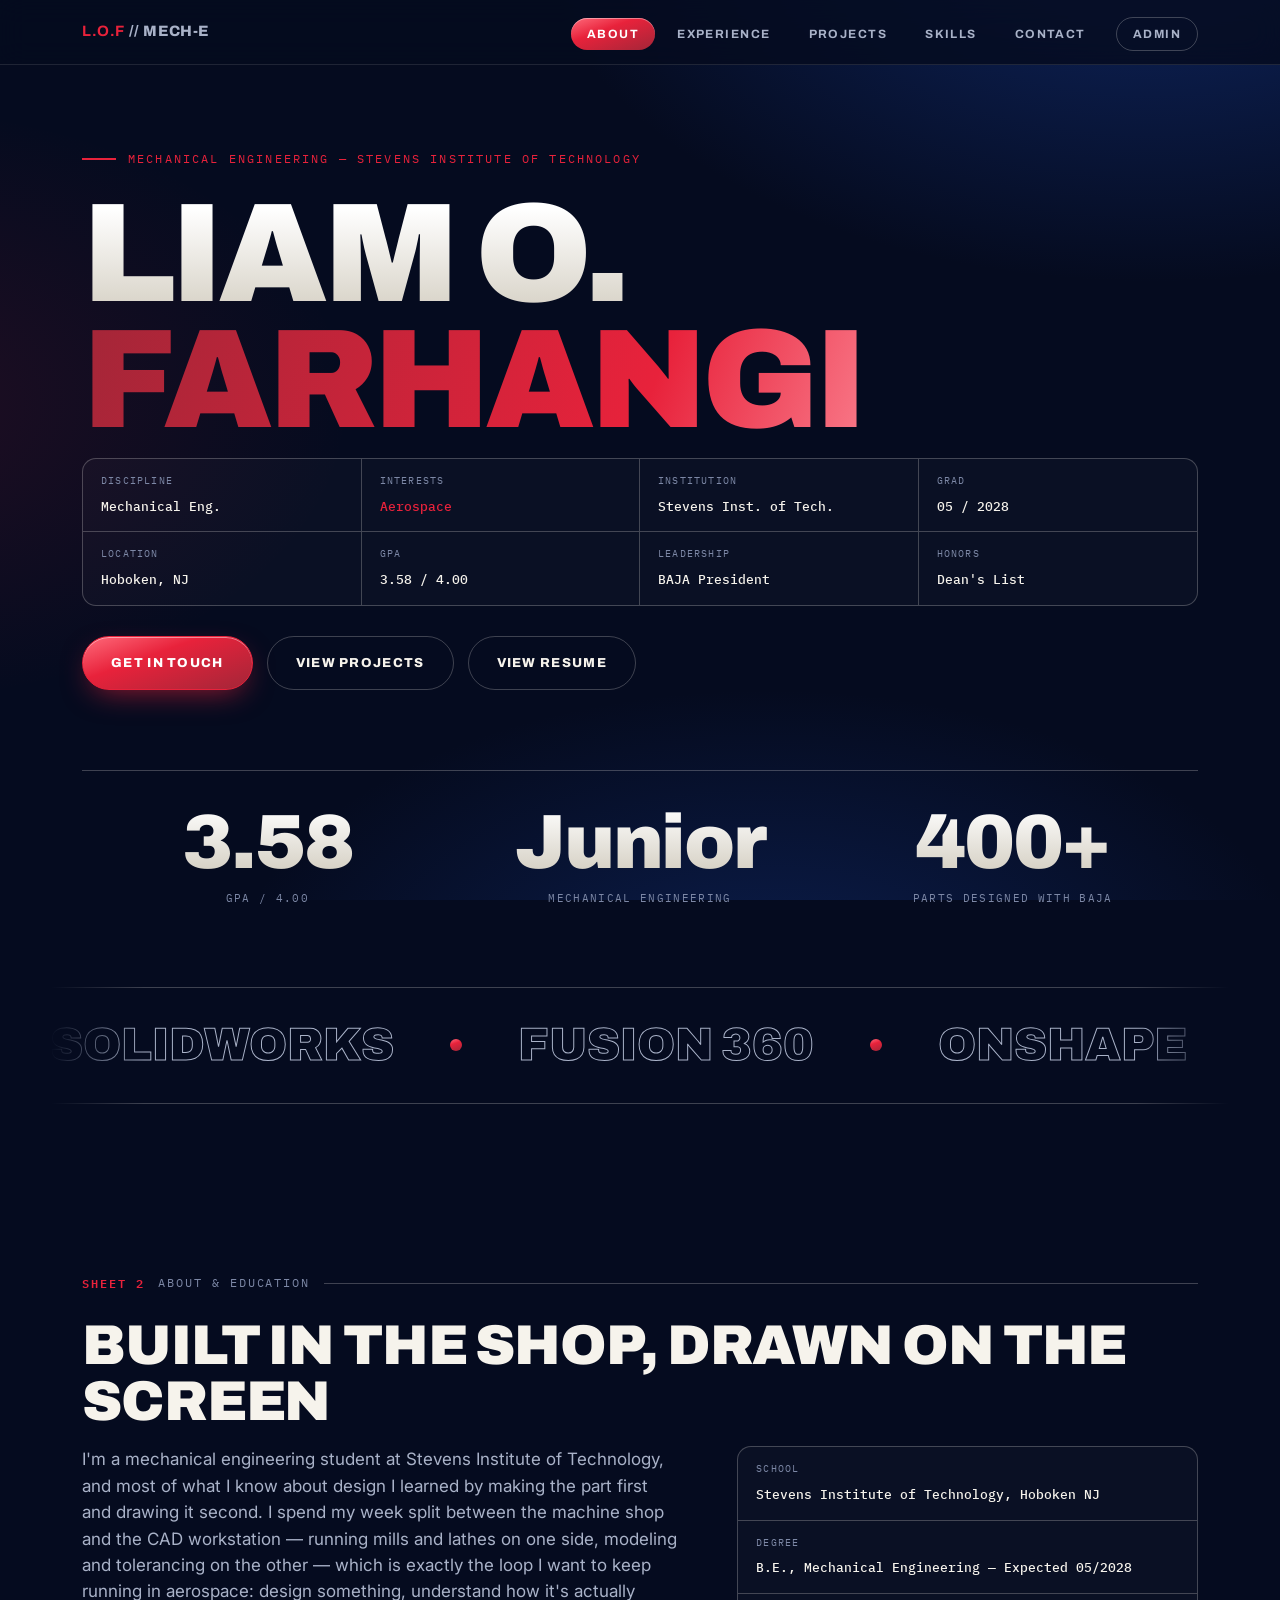
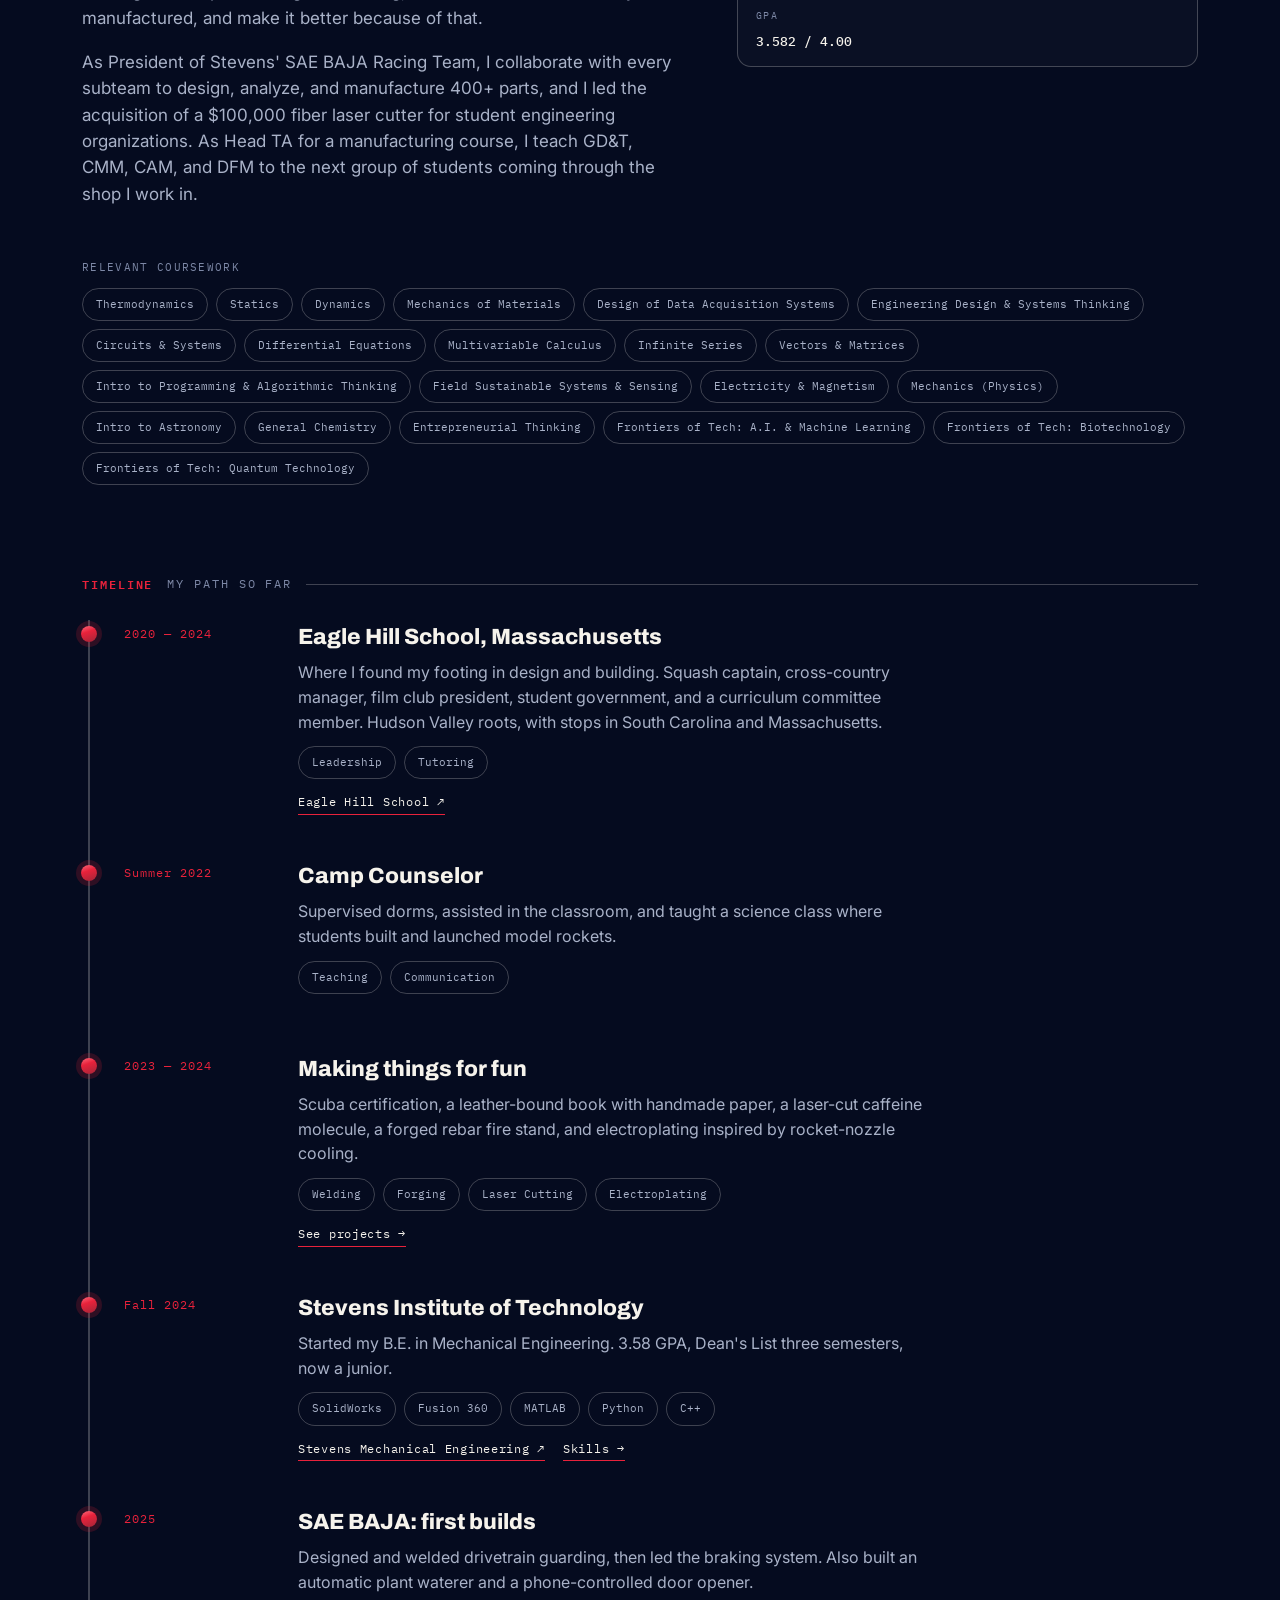
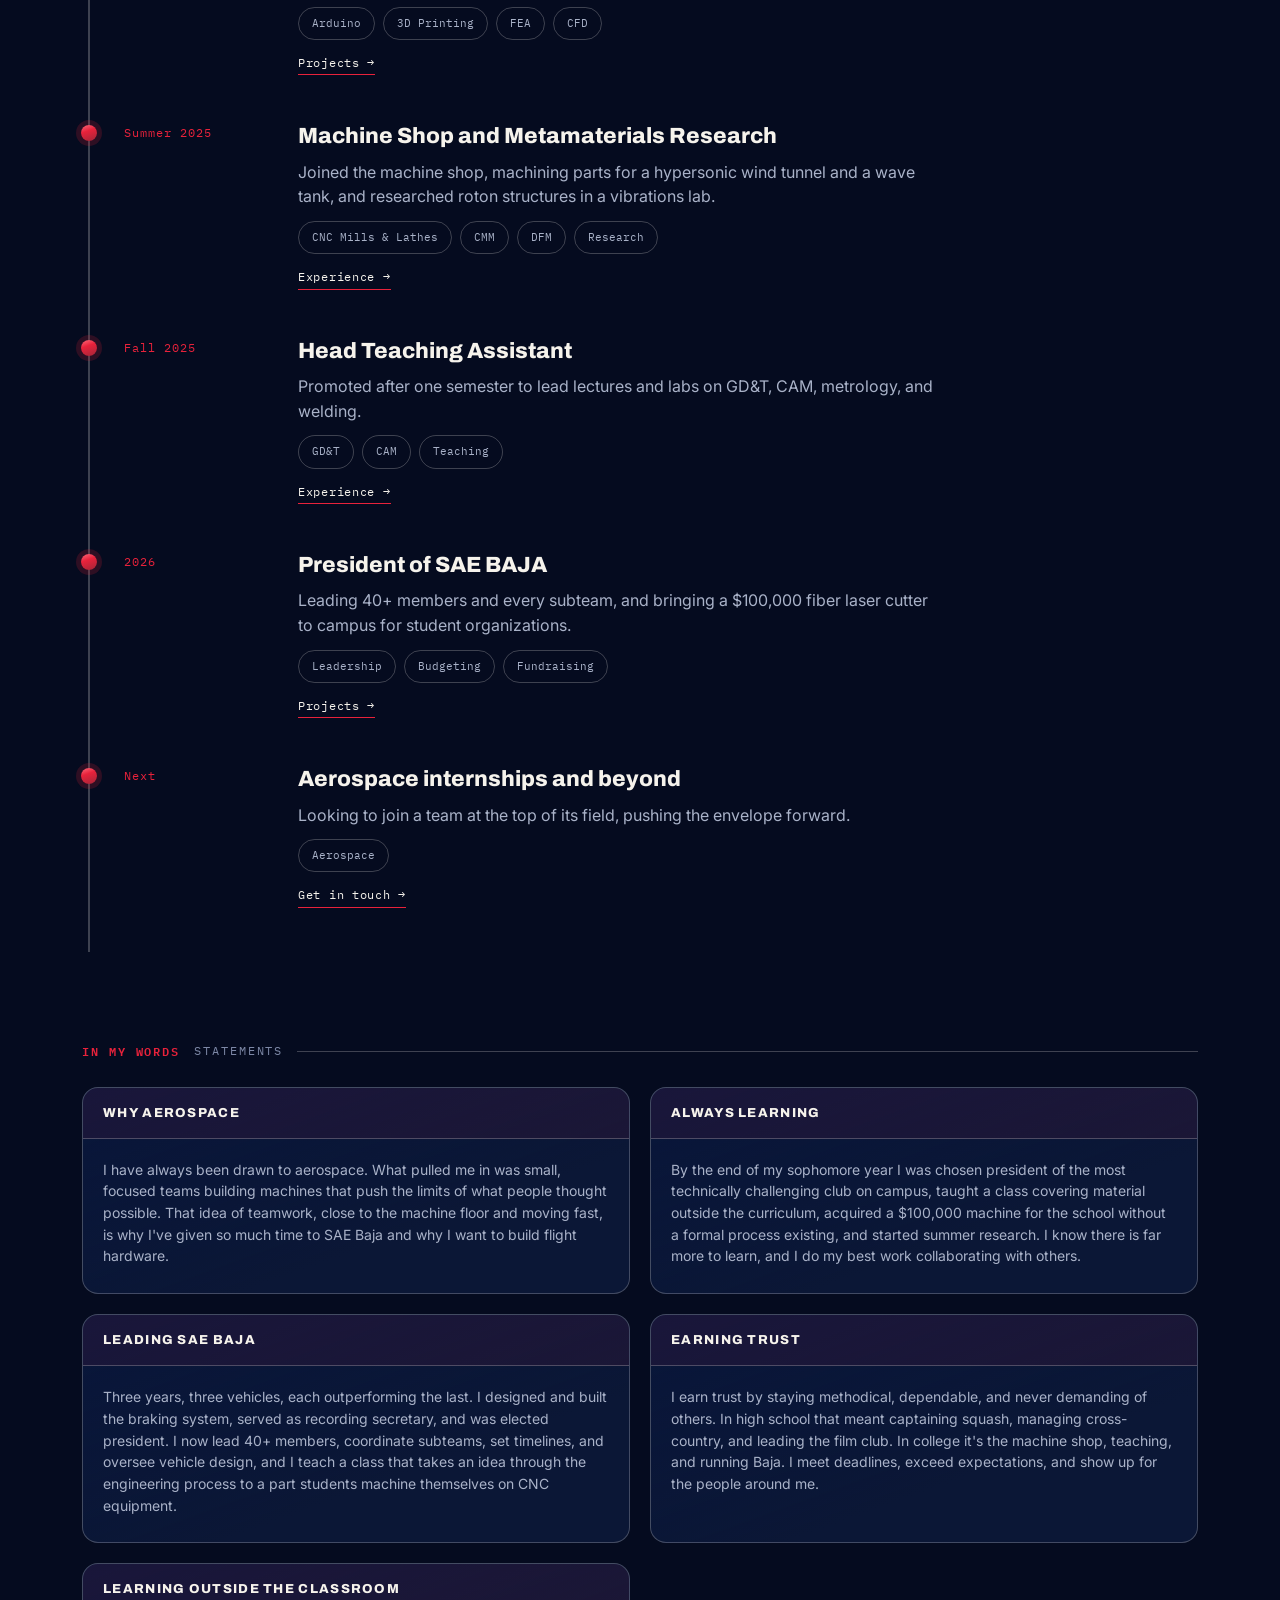
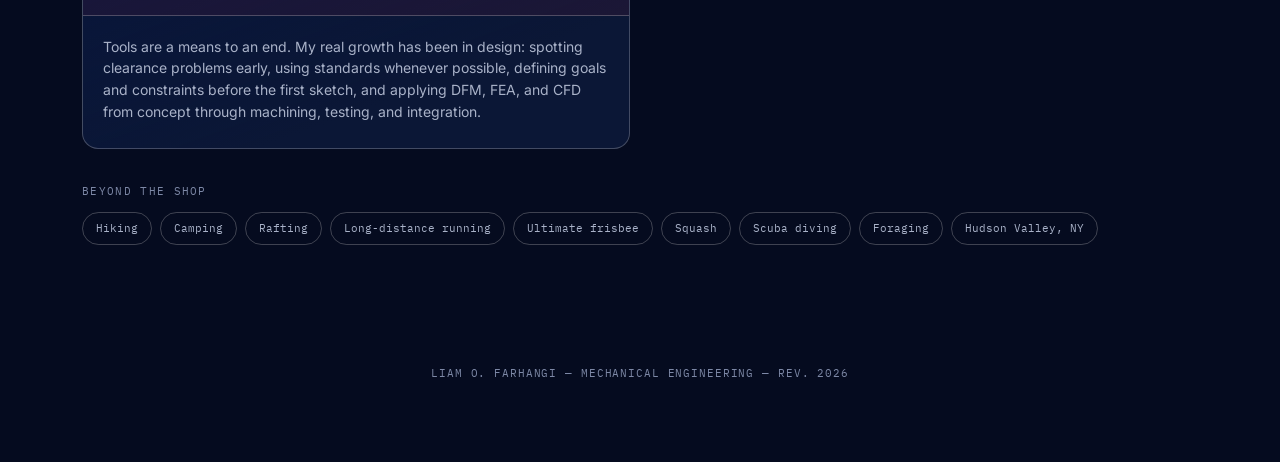
==== index.html @ 3053c9e9 "Add files via upload" ====
<!DOCTYPE html>
<html lang="en">
<head>
<meta charset="UTF-8">
<meta name="viewport" content="width=device-width, initial-scale=1.0">
<title>Liam O. Farhangi — Mechanical Engineer</title>
<link rel="stylesheet" href="style.css">
</head>
<body data-page="about">

<nav>
  <div class="wrap">
    <div class="nav-mark"><b>L.O.F</b> // MECH-E</div>
    <ul class="nav-links">
      <li><a href="index.html" class="active">About</a></li>
      <li><a href="experience.html">Experience</a></li>
      <li><a href="projects.html">Projects</a></li>
      <li><a href="skills.html">Skills</a></li>
      <li><a href="contact.html">Contact</a></li>
      <li><a href="admin.html" class="admin-btn">Admin</a></li>
    </ul>
  </div>
</nav>

<main>
  <div class="wrap">
    <div class="hero-eyebrow" data-bind="about.eyebrow">Mechanical Engineering — Stevens Institute of Technology</div>
    <h1 class="name"><span data-bind="about.nameLine1">LIAM O.</span><br><span class="last" data-bind="about.nameLine2">FARHANGI</span></h1>

    <div data-bind="about.photo"></div>

    <div class="title-block">
      <div class="tb-row" data-list="about.grid1"></div>
      <div class="tb-row" data-list="about.grid2"></div>
    </div>

    <div class="hero-cta">
      <a class="btn primary" href="contact.html">Get in touch</a>
      <a class="btn ghost" href="projects.html">View projects</a>
      <a class="btn ghost" data-resume href="Liam_Farhangi_Resume.pdf" target="_blank" rel="noopener">View resume</a>
    </div>

    <div style="height:80px;"></div>

    <div class="sheet-label"><span class="num">SHEET 2</span> ABOUT & EDUCATION <span class="rule"></span></div>
    <h2 class="head">Built in the shop, drawn on the screen</h2>

    <div class="about-grid">
      <div class="about-text">
        <p data-bind="about.bodyP1"></p>
        <p data-bind="about.bodyP2"></p>
      </div>

      <div class="title-block">
        <div class="tb-row" style="grid-template-columns:1fr;">
          <div class="tb-cell"><span class="k">School</span><span class="v" data-bind="about.school"></span></div>
        </div>
        <div class="tb-row" style="grid-template-columns:1fr;">
          <div class="tb-cell"><span class="k">Degree</span><span class="v" data-bind="about.degree"></span></div>
        </div>
        <div class="tb-row" style="grid-template-columns:1fr;">
          <div class="tb-cell"><span class="k">GPA</span><span class="v" data-bind="about.gpa"></span></div>
        </div>
      </div>
    </div>

    <div class="coursework">
      <span class="k">Relevant Coursework</span>
      <div class="tag-row" data-list="about.coursework"></div>
    </div>

    <div style="height:90px;"></div>
    <div class="sheet-label"><span class="num">TIMELINE</span> MY PATH SO FAR <span class="rule"></span></div>
    <div class="timeline" data-list="about.timeline"></div>

    <div style="height:90px;"></div>
    <div class="sheet-label"><span class="num">IN MY WORDS</span> STATEMENTS <span class="rule"></span></div>
    <div class="fcf-grid" data-list="about.statements"></div>
    <div class="coursework"><span class="k">Beyond the shop</span><div class="tag-row" data-list="about.beyond"></div></div>
  </div>
</main>

<footer>LIAM O. FARHANGI &mdash; MECHANICAL ENGINEERING &mdash; REV. 2026</footer>
<script src="script.js"></script>
<script src="fx.js" defer></script>
</body>
</html>
---- style.css ----
@import url('https://fonts.googleapis.com/css2?family=Archivo:wght@500;700;800;900&family=Inter:wght@400;500;600&family=IBM+Plex+Mono:wght@400;500;600&display=swap');
:root{--bg:#050b1f;--panel:#0b1736;--paper:#f6f3ec;--paper-dim:#a9b2c8;--accent:#e8223b;--accent-dim:#a32638;--blue:#12307a;--steel:#7d88a6;--line:rgba(246,243,236,.11);--line-strong:rgba(246,243,236,.24);--gloss:linear-gradient(160deg,#ff6b7b 0%,#e8223b 38%,#a32638 100%);--ease:cubic-bezier(.2,.7,.2,1);--font-display:'Archivo',sans-serif;--font-body:'Inter',sans-serif;--font-mono:'IBM Plex Mono',monospace}
*{margin:0;padding:0;box-sizing:border-box}html{scroll-behavior:smooth}
body{background:var(--bg);color:var(--paper);font-family:var(--font-body);line-height:1.55;-webkit-font-smoothing:antialiased;overflow-x:hidden;
background-image:radial-gradient(1000px 600px at 90% -10%,rgba(18,48,122,.75),transparent 62%),radial-gradient(800px 500px at -10% 45%,rgba(232,34,59,.12),transparent 60%),radial-gradient(900px 500px at 60% 110%,rgba(18,48,122,.5),transparent 60%);background-attachment:fixed}
a{color:inherit}::selection{background:var(--accent);color:#fff}
.wrap{max-width:1180px;margin:0 auto;padding:0 32px}
#progress{position:fixed;top:0;left:0;height:3px;width:100%;background:var(--accent);transform:scaleX(0);transform-origin:left;z-index:100}
nav{position:fixed;top:0;left:0;right:0;z-index:50;background:rgba(10,10,10,.8);backdrop-filter:blur(14px);border-bottom:1px solid var(--line);transition:transform .45s var(--ease)}
nav.nav-hide{transform:translateY(-100%)}
nav .wrap{display:flex;align-items:center;justify-content:space-between;height:64px}
.nav-mark{font-family:var(--font-display);font-weight:800;font-size:15px;letter-spacing:.04em;color:var(--paper-dim)}.nav-mark b{color:var(--accent)}
.nav-links{display:flex;gap:6px;list-style:none}
.nav-links a{font-family:var(--font-display);font-weight:700;font-size:12px;letter-spacing:.12em;text-decoration:none;color:var(--paper-dim);text-transform:uppercase;padding:9px 16px;border-radius:99px;transition:all .25s var(--ease)}
.nav-links a:hover{color:var(--paper);background:rgba(244,244,242,.07)}
.nav-links a.active{color:#fff;background:var(--gloss);box-shadow:inset 0 1px 0 rgba(255,255,255,.4)}
@media(max-width:760px){.nav-links{gap:0}.nav-links a{padding:8px 9px;font-size:10px}.nav-mark{display:none}}
main{padding:150px 0 70px;min-height:100vh;background-repeat:no-repeat}
.sheet-label{display:flex;align-items:center;gap:14px;font-family:var(--font-mono);font-size:12px;letter-spacing:.16em;text-transform:uppercase;color:var(--steel);margin-bottom:26px}
.sheet-label .num{color:var(--accent);font-weight:600}.sheet-label .rule{flex:1;height:1px;background:var(--line-strong)}
.title-block{border:1px solid var(--line-strong);border-radius:14px;overflow:hidden;background:rgba(244,244,242,.025);font-family:var(--font-mono)}
.tb-row{display:grid;grid-template-columns:repeat(auto-fit,minmax(140px,1fr));border-bottom:1px solid var(--line-strong)}.tb-row:last-child{border-bottom:none}
.tb-cell{padding:14px 18px;border-right:1px solid var(--line-strong);transition:background .3s}.tb-cell:hover{background:rgba(232,34,59,.06)}.tb-cell:last-child{border-right:none}
.tb-cell .k{font-size:10px;letter-spacing:.12em;color:var(--steel);text-transform:uppercase;display:block;margin-bottom:4px}
.tb-cell .v{font-size:13px;color:var(--paper);font-weight:500}.tb-cell .v.accent{color:var(--accent)}
h1.name{font-family:var(--font-display);font-weight:900;font-size:clamp(52px,11vw,150px);line-height:.9;letter-spacing:-.035em;text-transform:uppercase;margin-bottom:14px;translate:0 calc(var(--sy,0)*-.08px)}
h1.name span:first-child{background:linear-gradient(180deg,#fff 20%,#cfc9bb);-webkit-background-clip:text;background-clip:text;color:transparent}
h1.name .last{background:linear-gradient(110deg,#a32638 0%,#e8223b 30%,#ff9aa6 46%,#e8223b 60%,#a32638 100%);background-size:250% 100%;-webkit-background-clip:text;background-clip:text;color:transparent;animation:sheen 6s ease-in-out infinite}
@keyframes sheen{0%,100%{background-position:100% 0}50%{background-position:0 0}}
.hero-role{font-family:var(--font-display);font-weight:700;font-size:clamp(16px,2.4vw,26px);color:var(--paper-dim);text-transform:uppercase;letter-spacing:.04em;margin-bottom:40px}
.hero-eyebrow{font-family:var(--font-mono);font-size:12px;letter-spacing:.18em;color:var(--accent);text-transform:uppercase;margin-bottom:22px;display:flex;align-items:center;gap:12px}
.hero-eyebrow::before{content:'';width:34px;height:2px;background:var(--accent)}
@keyframes up{from{opacity:0;transform:translateY(40px)}to{opacity:1;transform:none}}
.hero-eyebrow,h1.name,.hero-role,.hero-cta{animation:up 1s var(--ease) both}h1.name{animation-delay:.12s}.hero-role{animation-delay:.28s}.hero-cta{animation-delay:.42s}
h2.head{font-family:var(--font-display);font-weight:900;font-size:clamp(30px,5vw,56px);text-transform:uppercase;letter-spacing:-.02em;line-height:1;margin-bottom:16px}
.lede{max-width:640px;color:var(--paper-dim);font-size:17px;margin-bottom:52px}
.btn{font-family:var(--font-display);font-weight:800;font-size:13px;letter-spacing:.1em;text-transform:uppercase;padding:16px 28px;border-radius:99px;text-decoration:none;display:inline-flex;align-items:center;gap:10px;border:1px solid var(--line-strong);transition:all .3s var(--ease)}
.btn.primary{background:var(--gloss);box-shadow:inset 0 1px 0 rgba(255,255,255,.45),0 10px 30px -10px rgba(232,34,59,.7);color:#fff;border-color:var(--accent)}.btn.primary:hover{background:var(--paper);border-color:var(--paper);transform:translateY(-3px)}
.btn.ghost:hover{border-color:var(--accent);color:var(--accent);transform:translateY(-3px)}
.hero-cta{display:flex;gap:14px;flex-wrap:wrap;margin-top:30px}
.stats{display:grid;grid-template-columns:repeat(3,1fr);text-align:center;gap:2px;margin-top:80px;border-top:1px solid var(--line-strong)}
.stat{padding:34px 12px 10px}.stat .n{background:linear-gradient(180deg,#fff,#cfc9bb);-webkit-background-clip:text;background-clip:text;color:transparent;font-family:var(--font-display);font-weight:900;font-size:clamp(44px,6vw,80px);line-height:1;letter-spacing:-.03em}
.stat .l{font-family:var(--font-mono);font-size:11px;letter-spacing:.12em;text-transform:uppercase;color:var(--steel);margin-top:8px}
.marquee{overflow:hidden;border-block:1px solid var(--line-strong);padding:22px 0;margin:70px -32px 90px;-webkit-mask-image:linear-gradient(90deg,transparent,#000 8%,#000 92%,transparent);mask-image:linear-gradient(90deg,transparent,#000 8%,#000 92%,transparent)}
.marquee-track{display:flex;gap:56px;width:max-content;animation:slide 45s linear infinite}.marquee:hover .marquee-track{animation-play-state:paused}
.marquee span{font-family:var(--font-display);font-weight:900;font-size:clamp(26px,4vw,46px);text-transform:uppercase;white-space:nowrap;color:transparent;-webkit-text-stroke:1px var(--paper-dim);display:flex;align-items:center;gap:56px}
.marquee span::after{content:'';width:12px;height:12px;border-radius:50%;background:var(--accent)}
@keyframes slide{to{transform:translateX(-50%)}}
.about-grid{display:grid;grid-template-columns:1.3fr 1fr;gap:56px;align-items:start}@media(max-width:800px){.about-grid{grid-template-columns:1fr}}
.about-text p{color:var(--paper-dim);font-size:17px;margin-bottom:18px}.about-text strong{color:var(--paper)}
.coursework{margin-top:34px}.coursework .k{font-family:var(--font-mono);font-size:11px;letter-spacing:.12em;color:var(--steel);text-transform:uppercase;margin-bottom:12px;display:block}
.tag-row{display:flex;flex-wrap:wrap;gap:8px}
.tag{font-family:var(--font-mono);font-size:11px;padding:7px 13px;border:1px solid var(--line-strong);border-radius:99px;color:var(--paper-dim);transition:all .25s var(--ease)}.tag:hover{border-color:var(--accent);color:var(--accent);transform:translateY(-2px)}
.xp-item{border-top:1px solid var(--line-strong);padding:38px 12px;display:grid;grid-template-columns:240px 1fr;gap:34px;transition:background .4s,padding-left .4s var(--ease)}
.xp-item:hover{background:rgba(232,34,59,.04);padding-left:26px}.xp-item:last-child{border-bottom:1px solid var(--line-strong)}
@media(max-width:720px){.xp-item{grid-template-columns:1fr;gap:10px}}
.xp-meta .role{font-family:var(--font-display);font-weight:800;font-size:20px;margin-bottom:4px}.xp-meta .org{color:var(--accent);font-family:var(--font-mono);font-size:12px;margin-bottom:6px}
.xp-meta .dates{font-family:var(--font-mono);font-size:11px;color:var(--steel)}
.xp-body ul{list-style:none}.xp-body li{position:relative;padding-left:22px;margin-bottom:11px;color:var(--paper-dim);font-size:15px}.xp-body li::before{content:'→';position:absolute;left:0;color:var(--accent)}
.proj-grid{display:grid;grid-template-columns:1fr 1fr;gap:20px;max-width:1180px;margin:0 auto;padding:0 32px}@media(max-width:760px){.proj-grid{grid-template-columns:1fr}}
.proj-card{background:var(--panel);border:1px solid var(--line-strong);border-radius:18px;padding:34px;overflow:hidden;transition:transform .45s var(--ease),border-color .3s,box-shadow .45s}
.proj-card:hover{transform:translateY(-8px);border-color:var(--accent);box-shadow:0 24px 60px -20px rgba(232,34,59,.35)}
.proj-card .ptitle{font-family:var(--font-display);font-weight:900;font-size:24px;text-transform:uppercase;margin-bottom:4px}
.proj-card .prole{font-family:var(--font-mono);font-size:11px;color:var(--accent);text-transform:uppercase;letter-spacing:.08em;margin-bottom:18px}
.proj-card p{color:var(--paper-dim);font-size:14.5px;margin-bottom:10px}.proj-card .stack{margin-top:18px;font-family:var(--font-mono);font-size:11px;color:var(--steel)}
.fcf-grid{display:grid;grid-template-columns:repeat(2,1fr);gap:20px}@media(max-width:720px){.fcf-grid{grid-template-columns:1fr}}
.fcf{border:1px solid var(--line-strong);border-radius:16px;overflow:hidden;background:var(--panel);transition:border-color .3s,transform .4s var(--ease)}.fcf:hover{border-color:var(--accent);transform:translateY(-5px)}
.fcf-head{display:flex;align-items:center;gap:10px;font-family:var(--font-display);font-weight:800;font-size:13px;letter-spacing:.1em;text-transform:uppercase;padding:15px 20px;border-bottom:1px solid var(--line-strong);background:rgba(232,34,59,.07)}
.fcf-head .sym{color:var(--accent)}.fcf-body{padding:20px;display:flex;flex-wrap:wrap;gap:8px}.fcf-body .tag{color:var(--paper)}
.contact-block{display:grid;grid-template-columns:1fr 1fr;border:1px solid var(--line-strong);border-radius:18px;overflow:hidden}@media(max-width:720px){.contact-block{grid-template-columns:1fr}}
.contact-cell{padding:34px;border-right:1px solid var(--line-strong);border-bottom:1px solid var(--line-strong);transition:background .3s}.contact-cell:hover{background:rgba(232,34,59,.06)}.contact-cell:nth-child(2n){border-right:none}
.contact-cell .k{font-family:var(--font-mono);font-size:10px;letter-spacing:.12em;color:var(--steel);text-transform:uppercase;margin-bottom:8px;display:block}
.contact-cell .v{font-size:20px;font-weight:700;font-family:var(--font-display);text-decoration:none}.contact-cell a.v:hover{color:var(--accent)}
footer{padding:50px 0 80px;text-align:center;font-family:var(--font-mono);font-size:11px;color:var(--steel);letter-spacing:.08em}
.about-photo{max-width:260px;border:1px solid var(--line-strong);border-radius:16px;margin-bottom:32px;display:block}
.proj-img{width:calc(100% + 68px);margin:-34px -34px 20px;height:200px;object-fit:cover;transition:transform .8s var(--ease)}.proj-card:hover .proj-img{transform:scale(1.06)}
main.align-center{text-align:center}main.align-center .hero-cta,main.align-center .tag-row,main.align-center .sheet-label{justify-content:center}
main.align-center .about-grid,main.align-center .proj-grid,main.align-center .xp-item,main.align-center .contact-block{text-align:left}
.rv{opacity:0;transform:translateY(34px);transition:opacity .9s var(--ease),transform .9s var(--ease);transition-delay:var(--d,0s)}.rv.in{opacity:1;transform:none}
@media(prefers-reduced-motion:reduce){*{animation-duration:.01ms!important;transition-duration:.01ms!important}.rv{opacity:1;transform:none}.marquee-track{animation:none}}

.pnum{font-family:var(--font-display);font-weight:900;font-size:56px;line-height:1;background:var(--gloss);-webkit-background-clip:text;background-clip:text;color:transparent;margin-bottom:14px}
.chips{display:flex;flex-wrap:wrap;gap:8px;margin-top:18px}.proj-card .chips .tag{color:var(--paper)}
.fcf-text{width:100%;color:var(--paper-dim);font-size:14px;margin-bottom:6px}
.proj-card{background:linear-gradient(160deg,rgba(18,48,122,.35),var(--panel) 60%)}.fcf{background:linear-gradient(160deg,rgba(18,48,122,.3),var(--panel) 65%)}
nav{background:rgba(5,11,31,.82)}.marquee span::after{background:var(--gloss)}

@media(max-width:600px){.stats{grid-template-columns:1fr}}
.admin-btn{border:1px solid var(--line-strong);margin-left:8px}.admin-btn:hover{border-color:var(--accent)!important;color:var(--accent)!important}
.sheet-label.grp{margin-top:48px;margin-bottom:6px}
.timeline{position:relative;padding-left:34px;border-left:2px solid var(--line-strong);margin-left:6px}
.tl-item{position:relative;padding:0 0 44px;display:grid;grid-template-columns:150px 1fr;gap:24px}
.tl-item::before{content:'';position:absolute;left:-43px;top:6px;width:16px;height:16px;border-radius:50%;background:var(--gloss);box-shadow:0 0 0 5px rgba(232,34,59,.18)}
.tl-date{font-family:var(--font-mono);font-size:12px;letter-spacing:.08em;color:var(--accent);padding-top:5px}
.tl-body h3{font-family:var(--font-display);font-weight:800;font-size:22px;margin-bottom:6px}.tl-body p{color:var(--paper-dim);margin-bottom:12px;max-width:640px}
.tl-links{display:flex;flex-wrap:wrap;gap:18px;margin-top:14px}.tl-links a{font-family:var(--font-mono);font-size:12px;letter-spacing:.06em;color:var(--paper);text-decoration:none;border-bottom:1px solid var(--accent);padding-bottom:2px;transition:color .2s}.tl-links a:hover{color:var(--accent)}
@media(max-width:700px){.tl-item{grid-template-columns:1fr;gap:4px}}
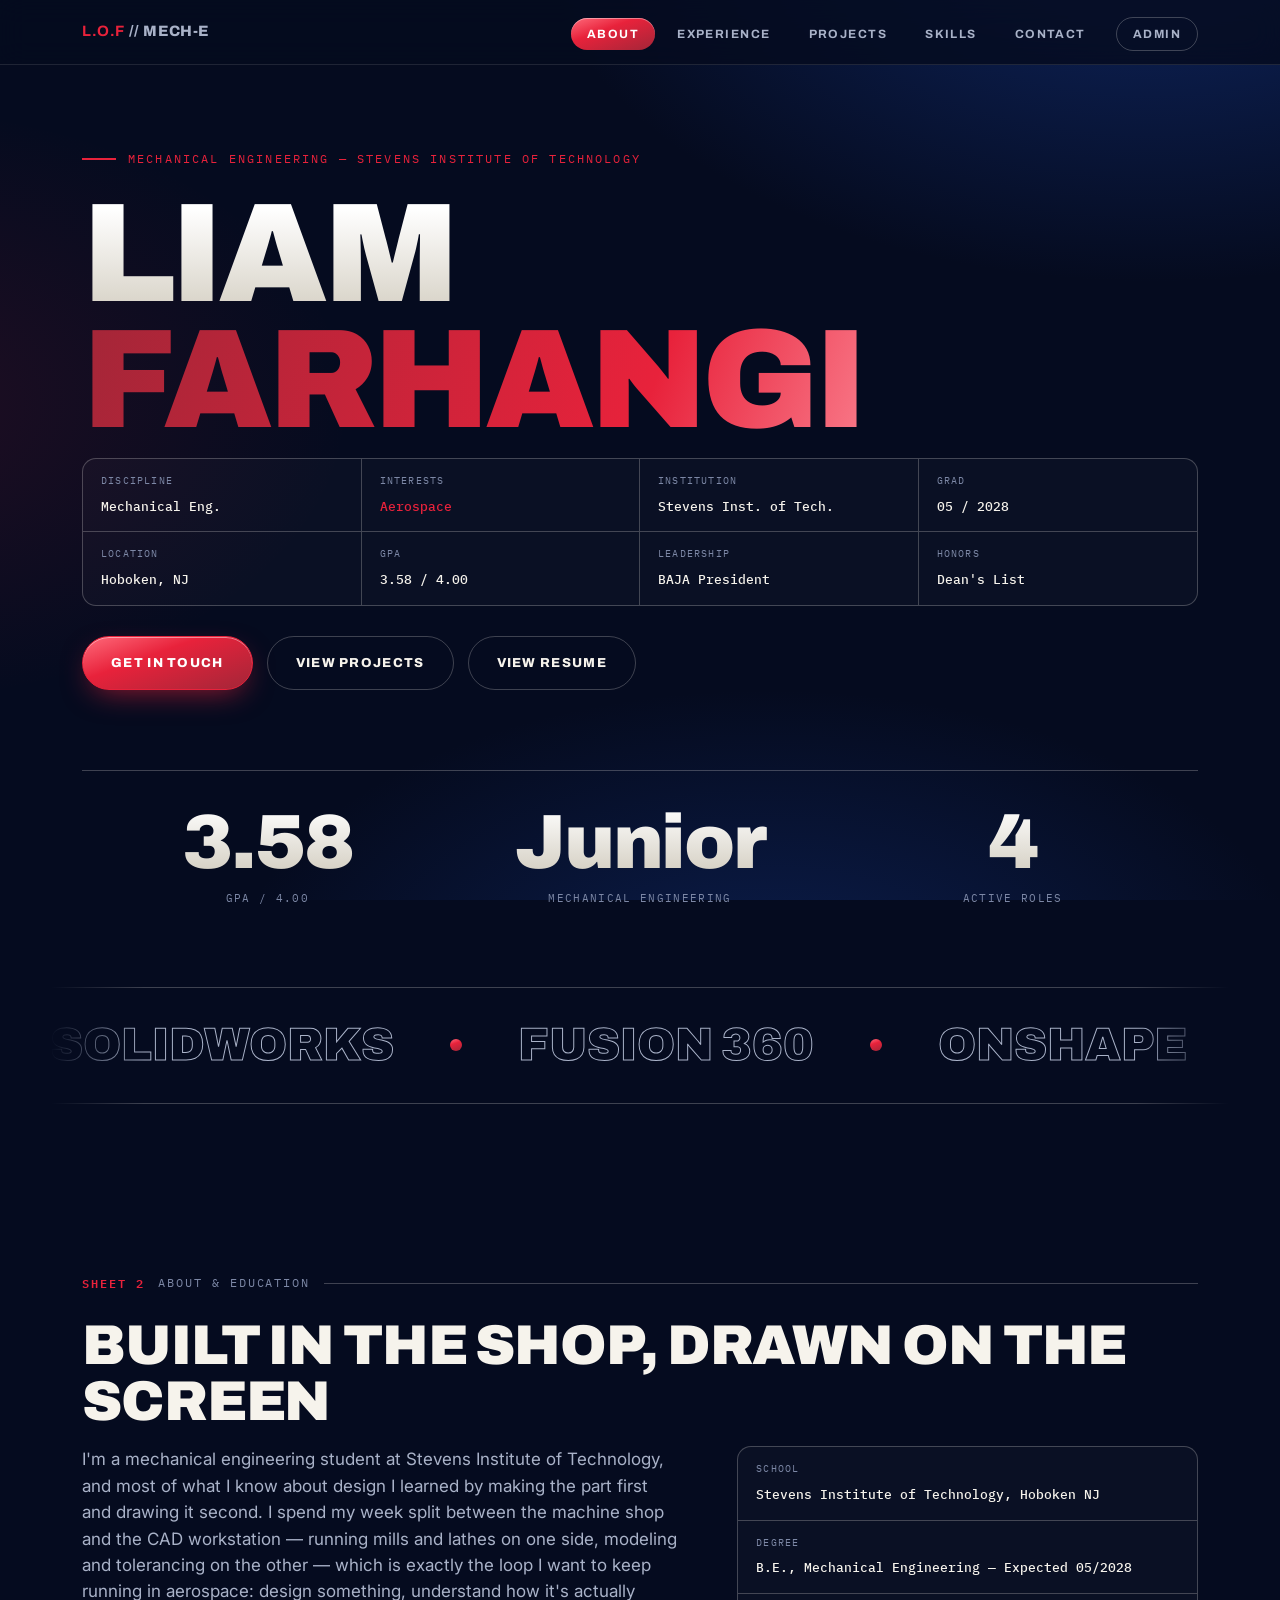
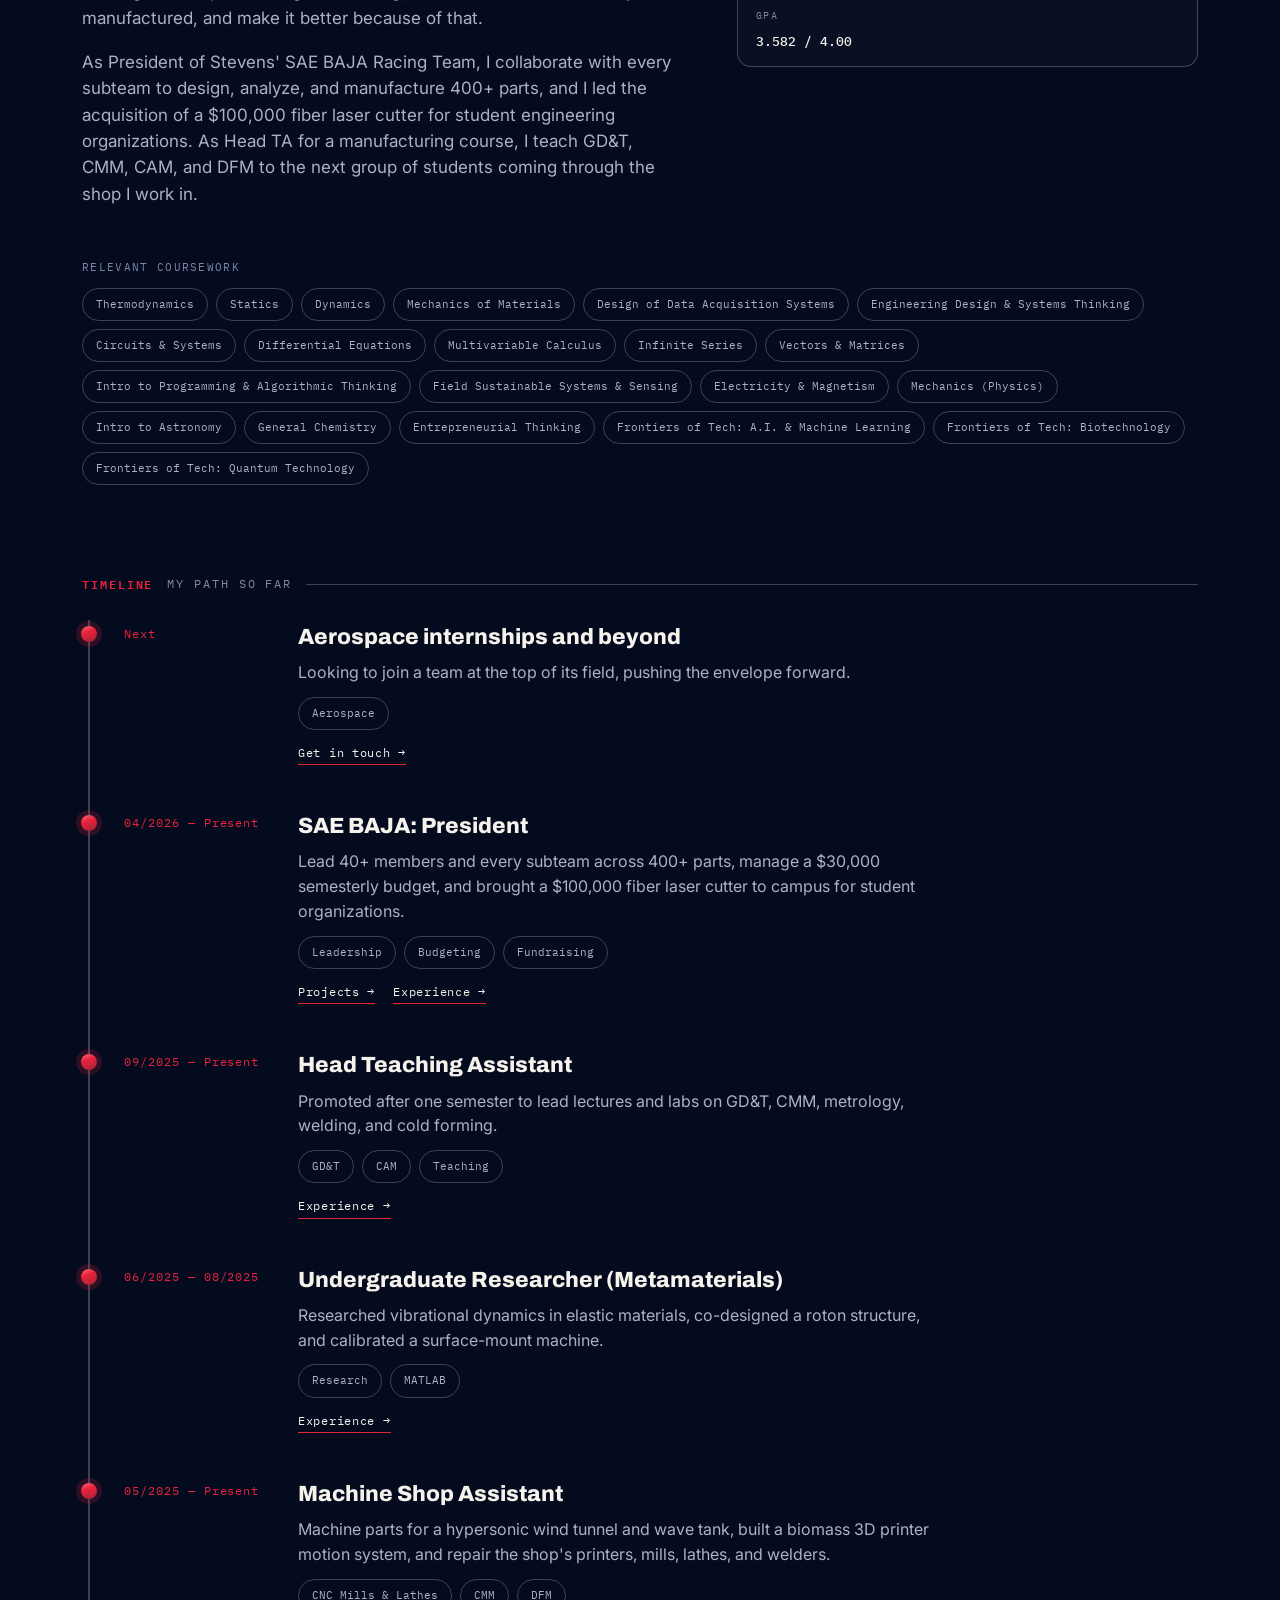
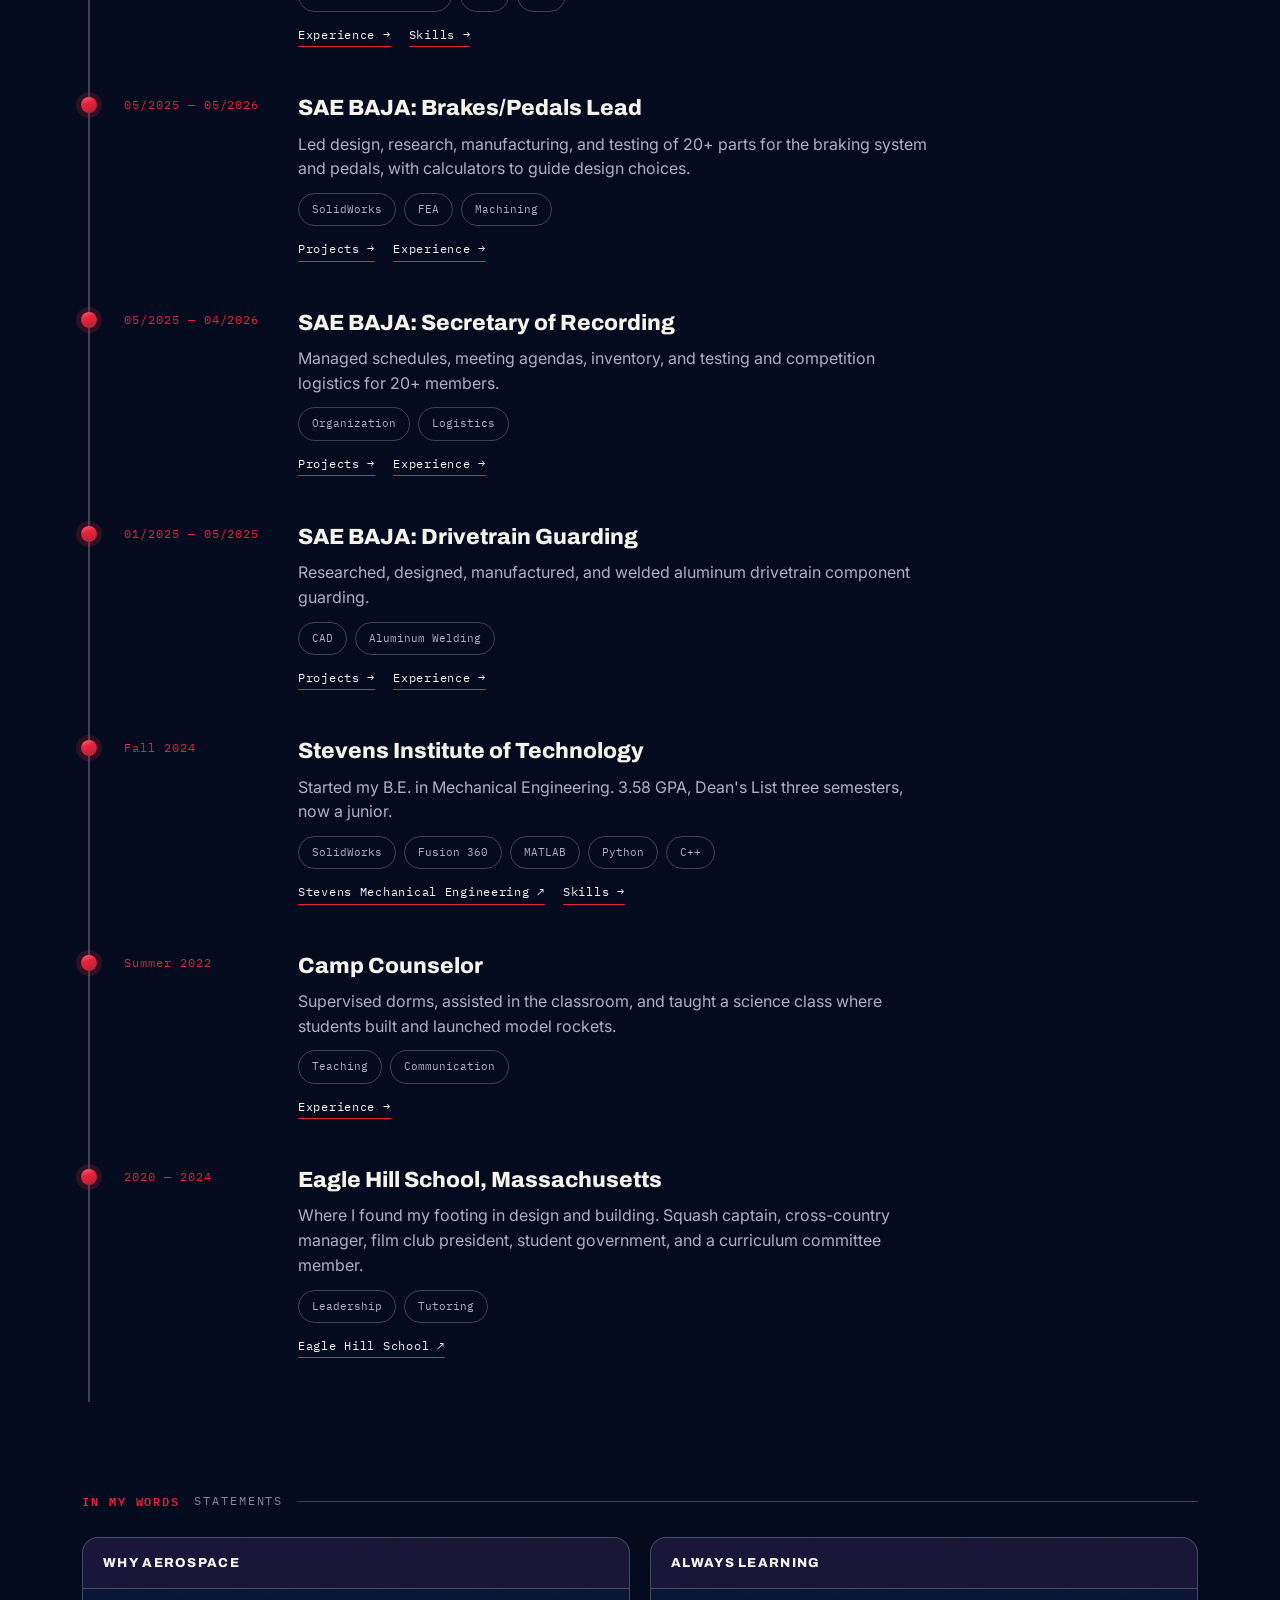
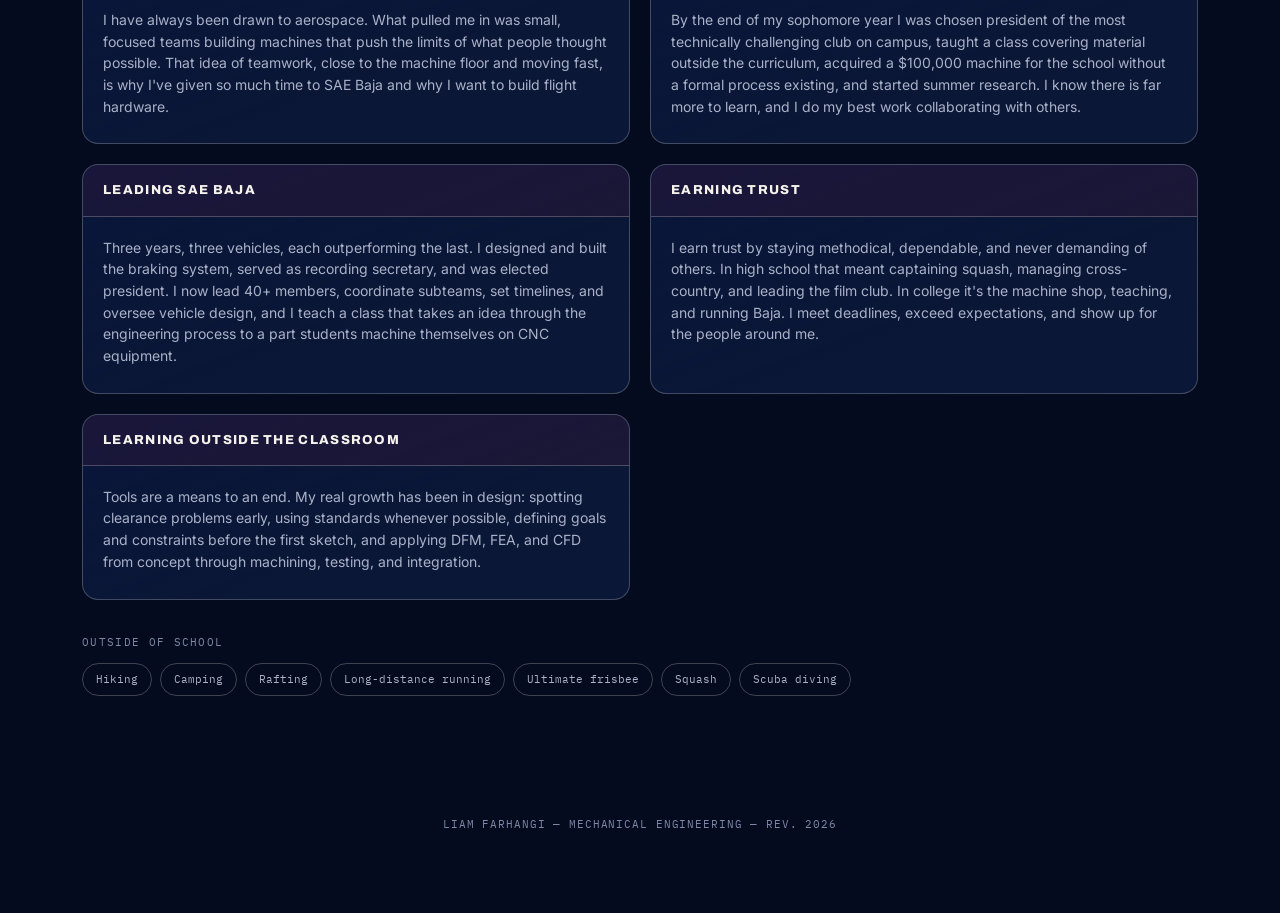
==== commit c7de7166: "Add files via upload" ====
--- a/index.html
+++ b/index.html
@@ -3,7 +3,7 @@
 <head>
 <meta charset="UTF-8">
 <meta name="viewport" content="width=device-width, initial-scale=1.0">
-<title>Liam O. Farhangi — Mechanical Engineer</title>
+<title>Liam Farhangi — Mechanical Engineer</title>
 <link rel="stylesheet" href="style.css">
 </head>
 <body data-page="about">
@@ -25,7 +25,7 @@
 <main>
   <div class="wrap">
     <div class="hero-eyebrow" data-bind="about.eyebrow">Mechanical Engineering — Stevens Institute of Technology</div>
-    <h1 class="name"><span data-bind="about.nameLine1">LIAM O.</span><br><span class="last" data-bind="about.nameLine2">FARHANGI</span></h1>
+    <h1 class="name"><span data-bind="about.nameLine1">LIAM</span><br><span class="last" data-bind="about.nameLine2">FARHANGI</span></h1>
 
     <div data-bind="about.photo"></div>
 
@@ -76,11 +76,11 @@
     <div style="height:90px;"></div>
     <div class="sheet-label"><span class="num">IN MY WORDS</span> STATEMENTS <span class="rule"></span></div>
     <div class="fcf-grid" data-list="about.statements"></div>
-    <div class="coursework"><span class="k">Beyond the shop</span><div class="tag-row" data-list="about.beyond"></div></div>
+    <div class="coursework"><span class="k">Outside of school</span><div class="tag-row" data-list="about.beyond"></div></div>
   </div>
 </main>
 
-<footer>LIAM O. FARHANGI &mdash; MECHANICAL ENGINEERING &mdash; REV. 2026</footer>
+<footer>LIAM FARHANGI &mdash; MECHANICAL ENGINEERING &mdash; REV. 2026</footer>
 <script src="script.js"></script>
 <script src="fx.js" defer></script>
 </body>
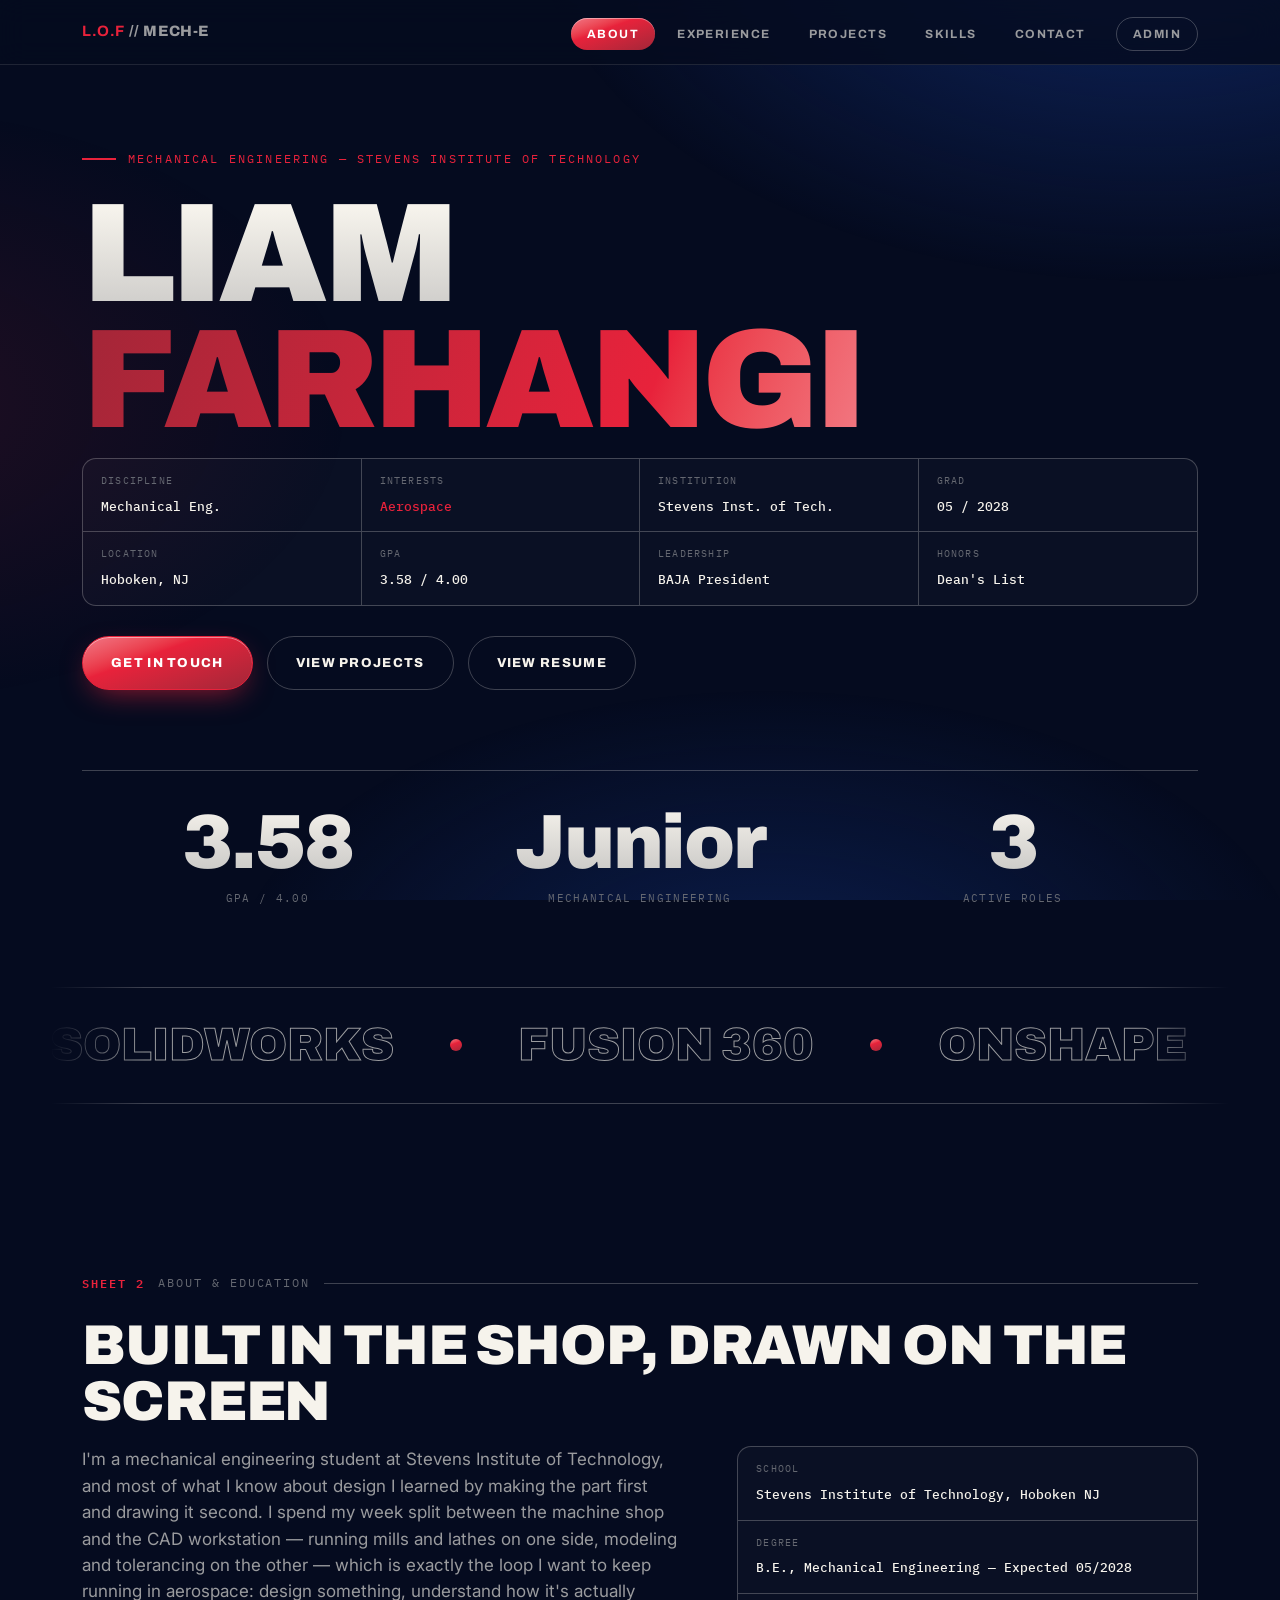
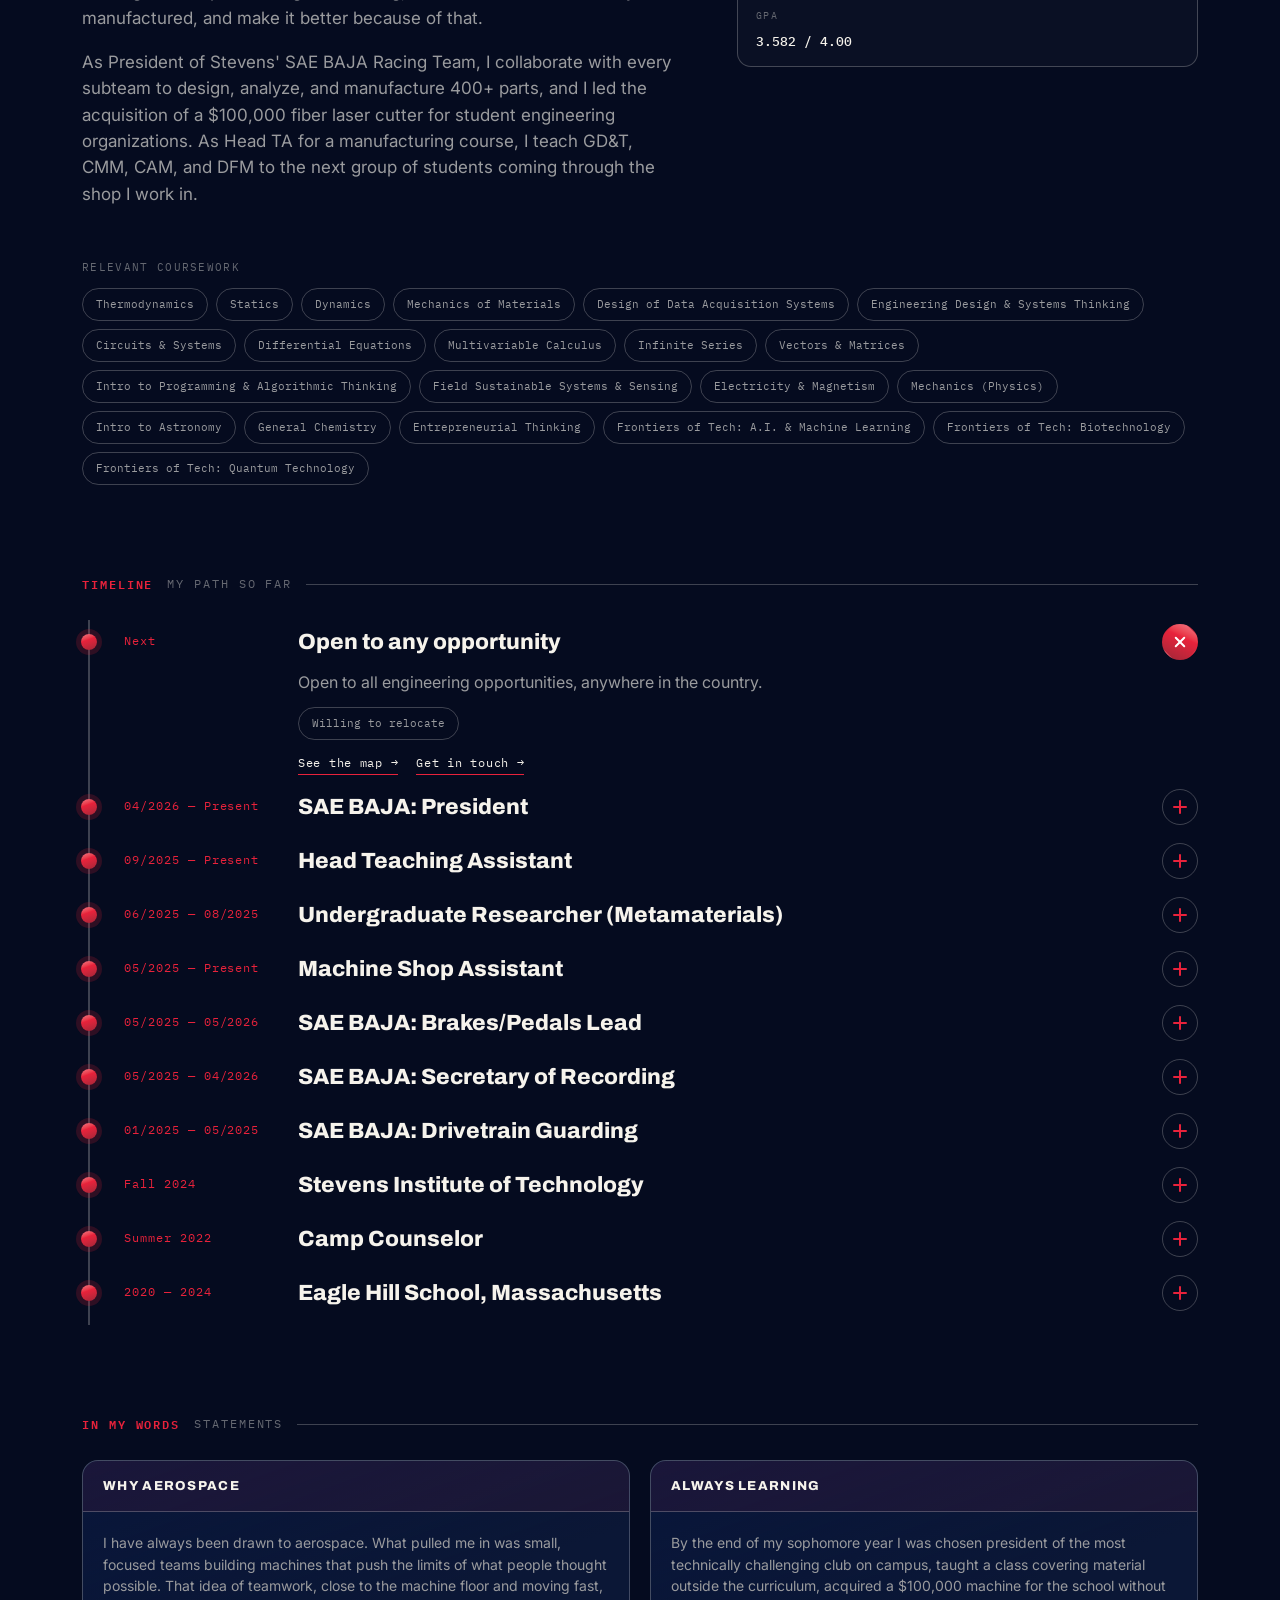
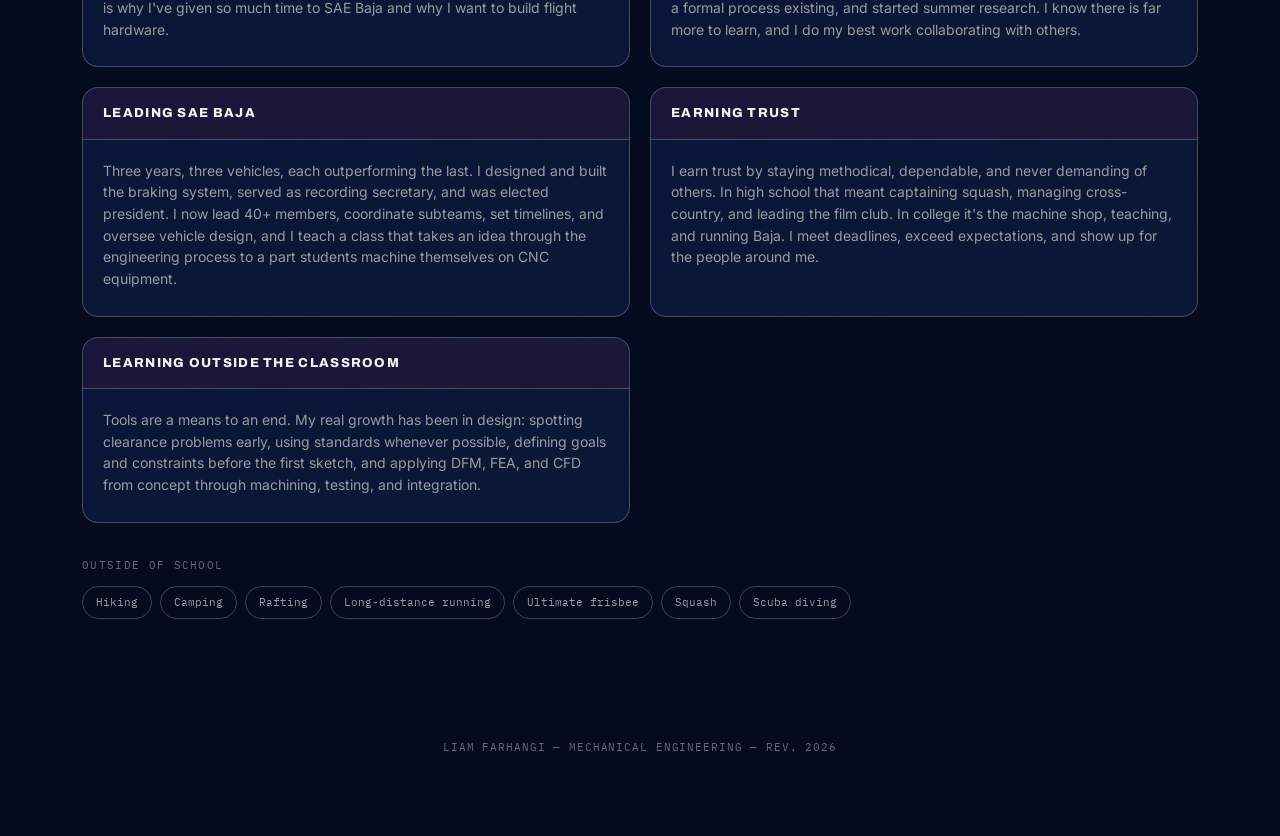
==== commit dbcae3cb: "Add files via upload" ====
--- a/index.html
+++ b/index.html
@@ -4,6 +4,9 @@
 <meta charset="UTF-8">
 <meta name="viewport" content="width=device-width, initial-scale=1.0">
 <title>Liam Farhangi — Mechanical Engineer</title>
+<link rel="preconnect" href="https://fonts.googleapis.com">
+<link rel="preconnect" href="https://fonts.gstatic.com" crossorigin>
+<link rel="stylesheet" href="https://fonts.googleapis.com/css2?family=Archivo:wght@500;700;800;900&family=Inter:wght@400;500;600&family=IBM+Plex+Mono:wght@400;500;600&display=swap">
 <link rel="stylesheet" href="style.css">
 </head>
 <body data-page="about">
--- a/style.css
+++ b/style.css
@@ -1,9 +1,10 @@
-@import url('https://fonts.googleapis.com/css2?family=Archivo:wght@500;700;800;900&family=Inter:wght@400;500;600&family=IBM+Plex+Mono:wght@400;500;600&display=swap');
-:root{--bg:#050b1f;--panel:#0b1736;--paper:#f6f3ec;--paper-dim:#a9b2c8;--accent:#e8223b;--accent-dim:#a32638;--blue:#12307a;--steel:#7d88a6;--line:rgba(246,243,236,.11);--line-strong:rgba(246,243,236,.24);--gloss:linear-gradient(160deg,#ff6b7b 0%,#e8223b 38%,#a32638 100%);--ease:cubic-bezier(.2,.7,.2,1);--font-display:'Archivo',sans-serif;--font-body:'Inter',sans-serif;--font-mono:'IBM Plex Mono',monospace}
+:root{--bg:#050b1f;--panel:#0b1736;--paper:#f6f3ec;--accent:var(--accent);--accent-dim:var(--accent-dim);--blue:#12307a;--accent-rgb:232,34,59;--blue-rgb:18,48,122;--paper-rgb:246,243,236;--bg-rgb:5,11,31;--on-accent:#fff;
+--paper-dim:color-mix(in srgb,var(--paper) 62%,var(--bg));--steel:color-mix(in srgb,var(--paper) 40%,var(--bg));--line:rgba(var(--paper-rgb),.11);--line-strong:rgba(var(--paper-rgb),.24);
+--gloss:linear-gradient(160deg,color-mix(in srgb,var(--accent) 62%,#fff) 0%,var(--accent) 38%,var(--accent-dim) 100%);--ease:cubic-bezier(.2,.7,.2,1);--font-display:'Archivo',sans-serif;--font-body:'Inter',sans-serif;--font-mono:'IBM Plex Mono',monospace}
 *{margin:0;padding:0;box-sizing:border-box}html{scroll-behavior:smooth}
 body{background:var(--bg);color:var(--paper);font-family:var(--font-body);line-height:1.55;-webkit-font-smoothing:antialiased;overflow-x:hidden;
-background-image:radial-gradient(1000px 600px at 90% -10%,rgba(18,48,122,.75),transparent 62%),radial-gradient(800px 500px at -10% 45%,rgba(232,34,59,.12),transparent 60%),radial-gradient(900px 500px at 60% 110%,rgba(18,48,122,.5),transparent 60%);background-attachment:fixed}
-a{color:inherit}::selection{background:var(--accent);color:#fff}
+}
+a{color:inherit}::selection{background:var(--accent);color:var(--on-accent)}
 .wrap{max-width:1180px;margin:0 auto;padding:0 32px}
 #progress{position:fixed;top:0;left:0;height:3px;width:100%;background:var(--accent);transform:scaleX(0);transform-origin:left;z-index:100}
 nav{position:fixed;top:0;left:0;right:0;z-index:50;background:rgba(10,10,10,.8);backdrop-filter:blur(14px);border-bottom:1px solid var(--line);transition:transform .45s var(--ease)}
@@ -13,19 +14,19 @@
 .nav-links{display:flex;gap:6px;list-style:none}
 .nav-links a{font-family:var(--font-display);font-weight:700;font-size:12px;letter-spacing:.12em;text-decoration:none;color:var(--paper-dim);text-transform:uppercase;padding:9px 16px;border-radius:99px;transition:all .25s var(--ease)}
 .nav-links a:hover{color:var(--paper);background:rgba(244,244,242,.07)}
-.nav-links a.active{color:#fff;background:var(--gloss);box-shadow:inset 0 1px 0 rgba(255,255,255,.4)}
+.nav-links a.active{color:var(--on-accent);background:var(--gloss);box-shadow:inset 0 1px 0 rgba(255,255,255,.4)}
 @media(max-width:760px){.nav-links{gap:0}.nav-links a{padding:8px 9px;font-size:10px}.nav-mark{display:none}}
 main{padding:150px 0 70px;min-height:100vh;background-repeat:no-repeat}
 .sheet-label{display:flex;align-items:center;gap:14px;font-family:var(--font-mono);font-size:12px;letter-spacing:.16em;text-transform:uppercase;color:var(--steel);margin-bottom:26px}
 .sheet-label .num{color:var(--accent);font-weight:600}.sheet-label .rule{flex:1;height:1px;background:var(--line-strong)}
 .title-block{border:1px solid var(--line-strong);border-radius:14px;overflow:hidden;background:rgba(244,244,242,.025);font-family:var(--font-mono)}
 .tb-row{display:grid;grid-template-columns:repeat(auto-fit,minmax(140px,1fr));border-bottom:1px solid var(--line-strong)}.tb-row:last-child{border-bottom:none}
-.tb-cell{padding:14px 18px;border-right:1px solid var(--line-strong);transition:background .3s}.tb-cell:hover{background:rgba(232,34,59,.06)}.tb-cell:last-child{border-right:none}
+.tb-cell{padding:14px 18px;border-right:1px solid var(--line-strong);transition:background .3s}.tb-cell:hover{background:rgba(var(--accent-rgb),.06)}.tb-cell:last-child{border-right:none}
 .tb-cell .k{font-size:10px;letter-spacing:.12em;color:var(--steel);text-transform:uppercase;display:block;margin-bottom:4px}
 .tb-cell .v{font-size:13px;color:var(--paper);font-weight:500}.tb-cell .v.accent{color:var(--accent)}
 h1.name{font-family:var(--font-display);font-weight:900;font-size:clamp(52px,11vw,150px);line-height:.9;letter-spacing:-.035em;text-transform:uppercase;margin-bottom:14px;translate:0 calc(var(--sy,0)*-.08px)}
-h1.name span:first-child{background:linear-gradient(180deg,#fff 20%,#cfc9bb);-webkit-background-clip:text;background-clip:text;color:transparent}
-h1.name .last{background:linear-gradient(110deg,#a32638 0%,#e8223b 30%,#ff9aa6 46%,#e8223b 60%,#a32638 100%);background-size:250% 100%;-webkit-background-clip:text;background-clip:text;color:transparent;animation:sheen 6s ease-in-out infinite}
+h1.name span:first-child{background:linear-gradient(180deg,var(--paper) 20%,color-mix(in srgb,var(--paper) 80%,var(--bg)));-webkit-background-clip:text;background-clip:text;color:transparent}
+h1.name .last{background:linear-gradient(110deg,var(--accent-dim) 0%,var(--accent) 30%,color-mix(in srgb,var(--accent) 50%,#fff) 46%,var(--accent) 60%,var(--accent-dim) 100%);background-size:250% 100%;-webkit-background-clip:text;background-clip:text;color:transparent;animation:sheen 6s ease-in-out infinite}
 @keyframes sheen{0%,100%{background-position:100% 0}50%{background-position:0 0}}
 .hero-role{font-family:var(--font-display);font-weight:700;font-size:clamp(16px,2.4vw,26px);color:var(--paper-dim);text-transform:uppercase;letter-spacing:.04em;margin-bottom:40px}
 .hero-eyebrow{font-family:var(--font-mono);font-size:12px;letter-spacing:.18em;color:var(--accent);text-transform:uppercase;margin-bottom:22px;display:flex;align-items:center;gap:12px}
@@ -35,11 +36,11 @@
 h2.head{font-family:var(--font-display);font-weight:900;font-size:clamp(30px,5vw,56px);text-transform:uppercase;letter-spacing:-.02em;line-height:1;margin-bottom:16px}
 .lede{max-width:640px;color:var(--paper-dim);font-size:17px;margin-bottom:52px}
 .btn{font-family:var(--font-display);font-weight:800;font-size:13px;letter-spacing:.1em;text-transform:uppercase;padding:16px 28px;border-radius:99px;text-decoration:none;display:inline-flex;align-items:center;gap:10px;border:1px solid var(--line-strong);transition:all .3s var(--ease)}
-.btn.primary{background:var(--gloss);box-shadow:inset 0 1px 0 rgba(255,255,255,.45),0 10px 30px -10px rgba(232,34,59,.7);color:#fff;border-color:var(--accent)}.btn.primary:hover{background:var(--paper);border-color:var(--paper);transform:translateY(-3px)}
+.btn.primary{background:var(--gloss);box-shadow:inset 0 1px 0 rgba(255,255,255,.45),0 10px 30px -10px rgba(var(--accent-rgb),.7);color:var(--on-accent);border-color:var(--accent)}.btn.primary:hover{background:var(--paper);border-color:var(--paper);transform:translateY(-3px)}
 .btn.ghost:hover{border-color:var(--accent);color:var(--accent);transform:translateY(-3px)}
 .hero-cta{display:flex;gap:14px;flex-wrap:wrap;margin-top:30px}
 .stats{display:grid;grid-template-columns:repeat(3,1fr);text-align:center;gap:2px;margin-top:80px;border-top:1px solid var(--line-strong)}
-.stat{padding:34px 12px 10px}.stat .n{background:linear-gradient(180deg,#fff,#cfc9bb);-webkit-background-clip:text;background-clip:text;color:transparent;font-family:var(--font-display);font-weight:900;font-size:clamp(44px,6vw,80px);line-height:1;letter-spacing:-.03em}
+.stat{padding:34px 12px 10px}.stat .n{background:linear-gradient(180deg,var(--paper),color-mix(in srgb,var(--paper) 80%,var(--bg)));-webkit-background-clip:text;background-clip:text;color:transparent;font-family:var(--font-display);font-weight:900;font-size:clamp(44px,6vw,80px);line-height:1;letter-spacing:-.03em}
 .stat .l{font-family:var(--font-mono);font-size:11px;letter-spacing:.12em;text-transform:uppercase;color:var(--steel);margin-top:8px}
 .marquee{overflow:hidden;border-block:1px solid var(--line-strong);padding:22px 0;margin:70px -32px 90px;-webkit-mask-image:linear-gradient(90deg,transparent,#000 8%,#000 92%,transparent);mask-image:linear-gradient(90deg,transparent,#000 8%,#000 92%,transparent)}
 .marquee-track{display:flex;gap:56px;width:max-content;animation:slide 45s linear infinite}.marquee:hover .marquee-track{animation-play-state:paused}
@@ -52,23 +53,23 @@
 .tag-row{display:flex;flex-wrap:wrap;gap:8px}
 .tag{font-family:var(--font-mono);font-size:11px;padding:7px 13px;border:1px solid var(--line-strong);border-radius:99px;color:var(--paper-dim);transition:all .25s var(--ease)}.tag:hover{border-color:var(--accent);color:var(--accent);transform:translateY(-2px)}
 .xp-item{border-top:1px solid var(--line-strong);padding:38px 12px;display:grid;grid-template-columns:240px 1fr;gap:34px;transition:background .4s,padding-left .4s var(--ease)}
-.xp-item:hover{background:rgba(232,34,59,.04);padding-left:26px}.xp-item:last-child{border-bottom:1px solid var(--line-strong)}
+.xp-item:hover{background:rgba(var(--accent-rgb),.04);padding-left:26px}.xp-item:last-child{border-bottom:1px solid var(--line-strong)}
 @media(max-width:720px){.xp-item{grid-template-columns:1fr;gap:10px}}
 .xp-meta .role{font-family:var(--font-display);font-weight:800;font-size:20px;margin-bottom:4px}.xp-meta .org{color:var(--accent);font-family:var(--font-mono);font-size:12px;margin-bottom:6px}
 .xp-meta .dates{font-family:var(--font-mono);font-size:11px;color:var(--steel)}
 .xp-body ul{list-style:none}.xp-body li{position:relative;padding-left:22px;margin-bottom:11px;color:var(--paper-dim);font-size:15px}.xp-body li::before{content:'→';position:absolute;left:0;color:var(--accent)}
 .proj-grid{display:grid;grid-template-columns:1fr 1fr;gap:20px;max-width:1180px;margin:0 auto;padding:0 32px}@media(max-width:760px){.proj-grid{grid-template-columns:1fr}}
 .proj-card{background:var(--panel);border:1px solid var(--line-strong);border-radius:18px;padding:34px;overflow:hidden;transition:transform .45s var(--ease),border-color .3s,box-shadow .45s}
-.proj-card:hover{transform:translateY(-8px);border-color:var(--accent);box-shadow:0 24px 60px -20px rgba(232,34,59,.35)}
+.proj-card:hover{transform:translateY(-8px);border-color:var(--accent);box-shadow:0 24px 60px -20px rgba(var(--accent-rgb),.35)}
 .proj-card .ptitle{font-family:var(--font-display);font-weight:900;font-size:24px;text-transform:uppercase;margin-bottom:4px}
 .proj-card .prole{font-family:var(--font-mono);font-size:11px;color:var(--accent);text-transform:uppercase;letter-spacing:.08em;margin-bottom:18px}
 .proj-card p{color:var(--paper-dim);font-size:14.5px;margin-bottom:10px}.proj-card .stack{margin-top:18px;font-family:var(--font-mono);font-size:11px;color:var(--steel)}
 .fcf-grid{display:grid;grid-template-columns:repeat(2,1fr);gap:20px}@media(max-width:720px){.fcf-grid{grid-template-columns:1fr}}
 .fcf{border:1px solid var(--line-strong);border-radius:16px;overflow:hidden;background:var(--panel);transition:border-color .3s,transform .4s var(--ease)}.fcf:hover{border-color:var(--accent);transform:translateY(-5px)}
-.fcf-head{display:flex;align-items:center;gap:10px;font-family:var(--font-display);font-weight:800;font-size:13px;letter-spacing:.1em;text-transform:uppercase;padding:15px 20px;border-bottom:1px solid var(--line-strong);background:rgba(232,34,59,.07)}
+.fcf-head{display:flex;align-items:center;gap:10px;font-family:var(--font-display);font-weight:800;font-size:13px;letter-spacing:.1em;text-transform:uppercase;padding:15px 20px;border-bottom:1px solid var(--line-strong);background:rgba(var(--accent-rgb),.07)}
 .fcf-head .sym{color:var(--accent)}.fcf-body{padding:20px;display:flex;flex-wrap:wrap;gap:8px}.fcf-body .tag{color:var(--paper)}
 .contact-block{display:grid;grid-template-columns:1fr 1fr;border:1px solid var(--line-strong);border-radius:18px;overflow:hidden}@media(max-width:720px){.contact-block{grid-template-columns:1fr}}
-.contact-cell{padding:34px;border-right:1px solid var(--line-strong);border-bottom:1px solid var(--line-strong);transition:background .3s}.contact-cell:hover{background:rgba(232,34,59,.06)}.contact-cell:nth-child(2n){border-right:none}
+.contact-cell{padding:34px;border-right:1px solid var(--line-strong);border-bottom:1px solid var(--line-strong);transition:background .3s}.contact-cell:hover{background:rgba(var(--accent-rgb),.06)}.contact-cell:nth-child(2n){border-right:none}
 .contact-cell .k{font-family:var(--font-mono);font-size:10px;letter-spacing:.12em;color:var(--steel);text-transform:uppercase;margin-bottom:8px;display:block}
 .contact-cell .v{font-size:20px;font-weight:700;font-family:var(--font-display);text-decoration:none}.contact-cell a.v:hover{color:var(--accent)}
 footer{padding:50px 0 80px;text-align:center;font-family:var(--font-mono);font-size:11px;color:var(--steel);letter-spacing:.08em}
@@ -76,22 +77,77 @@
 .proj-img{width:calc(100% + 68px);margin:-34px -34px 20px;height:200px;object-fit:cover;transition:transform .8s var(--ease)}.proj-card:hover .proj-img{transform:scale(1.06)}
 main.align-center{text-align:center}main.align-center .hero-cta,main.align-center .tag-row,main.align-center .sheet-label{justify-content:center}
 main.align-center .about-grid,main.align-center .proj-grid,main.align-center .xp-item,main.align-center .contact-block{text-align:left}
-.rv{opacity:0;transform:translateY(34px);transition:opacity .9s var(--ease),transform .9s var(--ease);transition-delay:var(--d,0s)}.rv.in{opacity:1;transform:none}
+.rv{opacity:.22;transform:translateY(26px);transition:opacity .9s var(--ease),transform .9s var(--ease);transition-delay:var(--d,0s)}.rv.in{opacity:1;transform:none}
 @media(prefers-reduced-motion:reduce){*{animation-duration:.01ms!important;transition-duration:.01ms!important}.rv{opacity:1;transform:none}.marquee-track{animation:none}}
 
 .pnum{font-family:var(--font-display);font-weight:900;font-size:56px;line-height:1;background:var(--gloss);-webkit-background-clip:text;background-clip:text;color:transparent;margin-bottom:14px}
 .chips{display:flex;flex-wrap:wrap;gap:8px;margin-top:18px}.proj-card .chips .tag{color:var(--paper)}
 .fcf-text{width:100%;color:var(--paper-dim);font-size:14px;margin-bottom:6px}
-.proj-card{background:linear-gradient(160deg,rgba(18,48,122,.35),var(--panel) 60%)}.fcf{background:linear-gradient(160deg,rgba(18,48,122,.3),var(--panel) 65%)}
-nav{background:rgba(5,11,31,.82)}.marquee span::after{background:var(--gloss)}
+.proj-card{background:linear-gradient(160deg,rgba(var(--blue-rgb),.35),var(--panel) 60%)}.fcf{background:linear-gradient(160deg,rgba(var(--blue-rgb),.3),var(--panel) 65%)}
+nav{background:rgba(var(--bg-rgb),.82)}.marquee span::after{background:var(--gloss)}
 
 @media(max-width:600px){.stats{grid-template-columns:1fr}}
 .admin-btn{border:1px solid var(--line-strong);margin-left:8px}.admin-btn:hover{border-color:var(--accent)!important;color:var(--accent)!important}
 .sheet-label.grp{margin-top:48px;margin-bottom:6px}
 .timeline{position:relative;padding-left:34px;border-left:2px solid var(--line-strong);margin-left:6px}
 .tl-item{position:relative;padding:0 0 44px;display:grid;grid-template-columns:150px 1fr;gap:24px}
-.tl-item::before{content:'';position:absolute;left:-43px;top:6px;width:16px;height:16px;border-radius:50%;background:var(--gloss);box-shadow:0 0 0 5px rgba(232,34,59,.18)}
+.tl-item::before{content:'';position:absolute;left:-43px;top:6px;width:16px;height:16px;border-radius:50%;background:var(--gloss);box-shadow:0 0 0 5px rgba(var(--accent-rgb),.18)}
 .tl-date{font-family:var(--font-mono);font-size:12px;letter-spacing:.08em;color:var(--accent);padding-top:5px}
 .tl-body h3{font-family:var(--font-display);font-weight:800;font-size:22px;margin-bottom:6px}.tl-body p{color:var(--paper-dim);margin-bottom:12px;max-width:640px}
 .tl-links{display:flex;flex-wrap:wrap;gap:18px;margin-top:14px}.tl-links a{font-family:var(--font-mono);font-size:12px;letter-spacing:.06em;color:var(--paper);text-decoration:none;border-bottom:1px solid var(--accent);padding-bottom:2px;transition:color .2s}.tl-links a:hover{color:var(--accent)}
 @media(max-width:700px){.tl-item{grid-template-columns:1fr;gap:4px}}
+
+/* accordion */
+.acc-head{all:unset;box-sizing:border-box;width:100%;cursor:pointer;display:flex;align-items:center;justify-content:space-between;gap:16px;color:inherit;font:inherit}
+.acc-head:focus-visible{outline:2px solid var(--accent);outline-offset:3px}
+.chev{flex:none;width:36px;height:36px;border-radius:50%;border:1px solid var(--line-strong);display:grid;place-items:center;font-size:22px;line-height:1;color:var(--accent);transition:transform .4s var(--ease),background .3s}
+.acc.open .chev{transform:rotate(45deg);background:var(--gloss);color:var(--on-accent);border-color:transparent}
+.acc-body{display:grid;grid-template-rows:0fr;transition:grid-template-rows .5s var(--ease)}.acc.open .acc-body{grid-template-rows:1fr}.acc-inner{overflow:hidden;min-height:0}
+.xp-item.acc{display:block;padding:0}.xp-item.acc:hover{padding-left:0;background:rgba(var(--accent-rgb),.04)}.xp-item.acc .acc-head{padding:26px 14px}.xp-item.acc .xp-body{padding:0 14px 30px;max-width:900px}
+.proj-grid{align-items:start}.proj-card.acc{padding:0}.proj-card.acc .acc-head{padding:26px 28px}.ph{display:flex;align-items:center;gap:18px}.ph .pnum{font-size:38px;margin:0}
+.proj-card.acc .pb{padding:0 28px 30px}.proj-card.acc .proj-img{width:calc(100% + 56px);margin:0 -28px 20px}
+/* map */
+.map-chips{display:flex;flex-wrap:wrap;gap:8px;align-items:center;margin-bottom:16px}.chip{font-family:var(--font-mono);font-size:12px;letter-spacing:.08em;text-transform:uppercase;color:var(--paper-dim);background:none;border:1px solid var(--line-strong);border-radius:99px;padding:8px 16px;cursor:pointer;transition:all .25s var(--ease)}.chip:hover{border-color:var(--accent);color:var(--paper)}.chip.on{background:var(--gloss);color:var(--on-accent);border-color:transparent}.map-count{margin-left:auto;font-family:var(--font-mono);font-size:11px;color:var(--steel)}
+.map-grid{display:grid;grid-template-columns:1fr 300px;gap:20px}@media(max-width:900px){.map-grid{grid-template-columns:1fr}}
+.map-stage{position:relative;border:1px solid var(--line-strong);border-radius:18px;overflow:hidden;background:radial-gradient(600px 300px at 50% 40%,rgba(var(--blue-rgb),.55),var(--panel))}.map-stage.zoomed svg{cursor:grab}
+.map-stage svg{display:block;width:100%;height:auto;touch-action:pan-y}
+.states path{fill:rgba(var(--paper-rgb),.06);stroke:rgba(var(--paper-rgb),.28);stroke-width:.7;transition:fill .25s}.states path:hover{fill:rgba(var(--accent-rgb),.16)}
+.pin{cursor:pointer;outline:none}.pin .dot{fill:var(--accent);stroke:#fff;stroke-width:1.4;transition:transform .25s var(--ease)}.pin .ring{fill:none;stroke:var(--accent);stroke-width:1.5;transform-box:fill-box;transform-origin:center;animation:pulse 2.6s ease-out infinite;animation-delay:var(--d)}
+.pin .dot{transform-box:fill-box;transform-origin:center}.pin:hover .dot,.pin:focus .dot,.pin.sel .dot{transform:scale(1.7)}.pin.sel .dot{fill:#fff;stroke:var(--accent)}.pin.off{opacity:0;pointer-events:none}
+@keyframes pulse{0%{transform:scale(1);opacity:.8}100%{transform:scale(4);opacity:0}}
+.home .hdot{fill:var(--paper);stroke:var(--blue);stroke-width:3}.home .hring{fill:none;stroke:var(--paper);stroke-width:1.2;opacity:.6}.home text{font-family:var(--font-mono);font-size:11px;letter-spacing:.08em;fill:var(--paper)}
+.arc{fill:none;stroke:var(--accent);stroke-width:2;stroke-dasharray:1;stroke-dashoffset:1;opacity:0;pointer-events:none;filter:drop-shadow(0 0 4px rgba(var(--accent-rgb),.8))}.arc.go{opacity:1;animation:draw 1.1s var(--ease) forwards}@keyframes draw{to{stroke-dashoffset:0}}
+.map-tip{position:absolute;width:180px;padding:9px 12px;border-radius:10px;background:rgba(var(--bg-rgb),.95);border:1px solid var(--accent);font-size:12px;pointer-events:none;opacity:0;transform:translateY(6px);transition:opacity .2s,transform .2s;z-index:3}.map-tip.on{opacity:1;transform:none}.map-tip b{display:block;font-family:var(--font-display)}.map-tip span{color:var(--paper-dim);font-family:var(--font-mono);font-size:10px}
+.map-zoom{position:absolute;right:12px;bottom:12px;display:flex;flex-direction:column;gap:6px}.map-zoom button{width:34px;height:34px;border-radius:10px;border:1px solid var(--line-strong);background:rgba(var(--bg-rgb),.85);color:var(--paper);font-size:18px;cursor:pointer}.map-zoom button:hover{border-color:var(--accent);color:var(--accent)}
+.map-side{display:flex;flex-direction:column;gap:14px;min-height:0}.map-card{border:1px solid var(--line-strong);border-radius:16px;padding:20px;background:linear-gradient(160deg,rgba(var(--blue-rgb),.35),var(--panel))}.mc-k{font-family:var(--font-mono);font-size:10px;letter-spacing:.14em;color:var(--accent);margin-bottom:8px}.map-card h3{font-family:var(--font-display);font-weight:800;font-size:22px;margin-bottom:8px}.map-card p{color:var(--paper-dim);font-size:14px}.mc-tags{display:flex;flex-wrap:wrap;gap:6px;margin-top:12px}.mc-go{margin-top:14px;font-family:var(--font-mono);font-size:11px;color:var(--paper)}
+.map-list{list-style:none;max-height:280px;overflow:auto;border:1px solid var(--line-strong);border-radius:16px;padding:6px}.map-list button{all:unset;box-sizing:border-box;display:block;width:100%;padding:8px 12px;border-radius:10px;cursor:pointer;font-size:13px;color:var(--paper-dim)}.map-list button:hover{background:rgba(var(--paper-rgb),.06);color:var(--paper)}.map-list button.on{background:var(--gloss);color:var(--on-accent)}
+.map-note{margin-top:14px;font-family:var(--font-mono);font-size:11px;color:var(--steel)}
+
+.map-grid,.map-chips{display:none}.map-bar{display:flex;flex-wrap:wrap;gap:14px 24px;align-items:center;justify-content:space-between;margin-bottom:14px;min-height:46px}
+.home-pill{display:inline-flex;align-items:center;gap:10px;font-family:var(--font-mono);font-size:12px;letter-spacing:.08em;text-transform:uppercase;border:1px solid var(--line-strong);border-radius:99px;padding:9px 16px}.home-pill i{width:11px;height:11px;border-radius:50%;background:var(--paper);box-shadow:0 0 0 3px var(--blue)}
+.map-trip{font-family:var(--font-mono);font-size:12px;color:var(--paper-dim);display:grid;gap:2px;text-align:right}.map-trip b{color:var(--paper);font-family:var(--font-display);font-size:16px;letter-spacing:0}.map-trip span{color:var(--accent)}
+.map-tip{width:240px}.map-tip em{display:block;color:var(--accent);font-style:normal;font-family:var(--font-mono);font-size:10px;margin-top:4px}
+.tl-item.acc{display:grid;padding-bottom:10px}.tl-head h3{margin:0}.tl-head{padding:4px 0}.tl-body .acc-inner p{margin-top:6px}
+.tl-item .tl-date{padding-top:12px}.tl-item::before{top:14px}
+@media(max-width:700px){.tl-item.acc{grid-template-columns:1fr}}
+
+body::before{content:'';position:fixed;inset:0;z-index:-1;pointer-events:none;background:radial-gradient(1000px 600px at 90% -10%,rgba(var(--blue-rgb),.75),transparent 62%),radial-gradient(800px 500px at -10% 45%,rgba(var(--accent-rgb),.12),transparent 60%),radial-gradient(900px 500px at 60% 110%,rgba(var(--blue-rgb),.5),transparent 60%)}
+
+/* chevron drawn with CSS so the + and x stay perfectly centered */
+.chev{font-size:0;position:relative}.chev::before,.chev::after{content:'';position:absolute;left:50%;top:50%;width:14px;height:2px;background:currentColor;border-radius:2px;transform:translate(-50%,-50%)}.chev::after{transform:translate(-50%,-50%) rotate(90deg)}
+.acc-head{cursor:default;pointer-events:none}
+/* projects: pairs in a row share the same height */
+.proj-grid{align-items:stretch}.proj-card.acc{display:flex;flex-direction:column}
+/* skills logos */
+.tag .lg{display:inline-grid;place-items:center;vertical-align:middle;width:22px;height:22px;border-radius:6px;background:#f6f3ec;margin:-3px 8px -3px -6px}.tag .lg svg{width:15px;height:15px;display:block}.fcf-body .tag{display:inline-flex;align-items:center}
+.fcf-head{gap:0}
+/* map tooltip + pause offscreen */
+.map-tip{width:auto;max-width:220px;white-space:nowrap}.map-stage.paused .ring{animation-play-state:paused}
+/* mobile menu */
+.menu-btn{display:none;width:44px;height:44px;border-radius:12px;border:1px solid var(--line-strong);background:none;cursor:pointer;place-items:center;align-content:center;gap:5px}
+.menu-btn span{display:block;width:20px;height:2px;background:var(--paper);border-radius:2px;transition:transform .3s var(--ease),opacity .2s}
+.nav-open .menu-btn span:nth-child(1){transform:translateY(7px) rotate(45deg)}.nav-open .menu-btn span:nth-child(2){opacity:0}.nav-open .menu-btn span:nth-child(3){transform:translateY(-7px) rotate(-45deg)}
+@media(max-width:760px){.menu-btn{display:grid}.nav-mark{display:block}
+nav .nav-links{position:absolute;top:64px;left:0;right:0;flex-direction:column;gap:4px;padding:14px 20px 22px;background:rgba(var(--bg-rgb),.97);border-bottom:1px solid var(--line);opacity:0;transform:translateY(-10px);pointer-events:none;transition:opacity .3s,transform .3s var(--ease)}
+nav.nav-open .nav-links{opacity:1;transform:none;pointer-events:auto}nav .nav-links a{display:block;font-size:13px;padding:14px 16px}.admin-btn{margin-left:0}}
+.proj-card.acc .acc-head{min-height:118px}
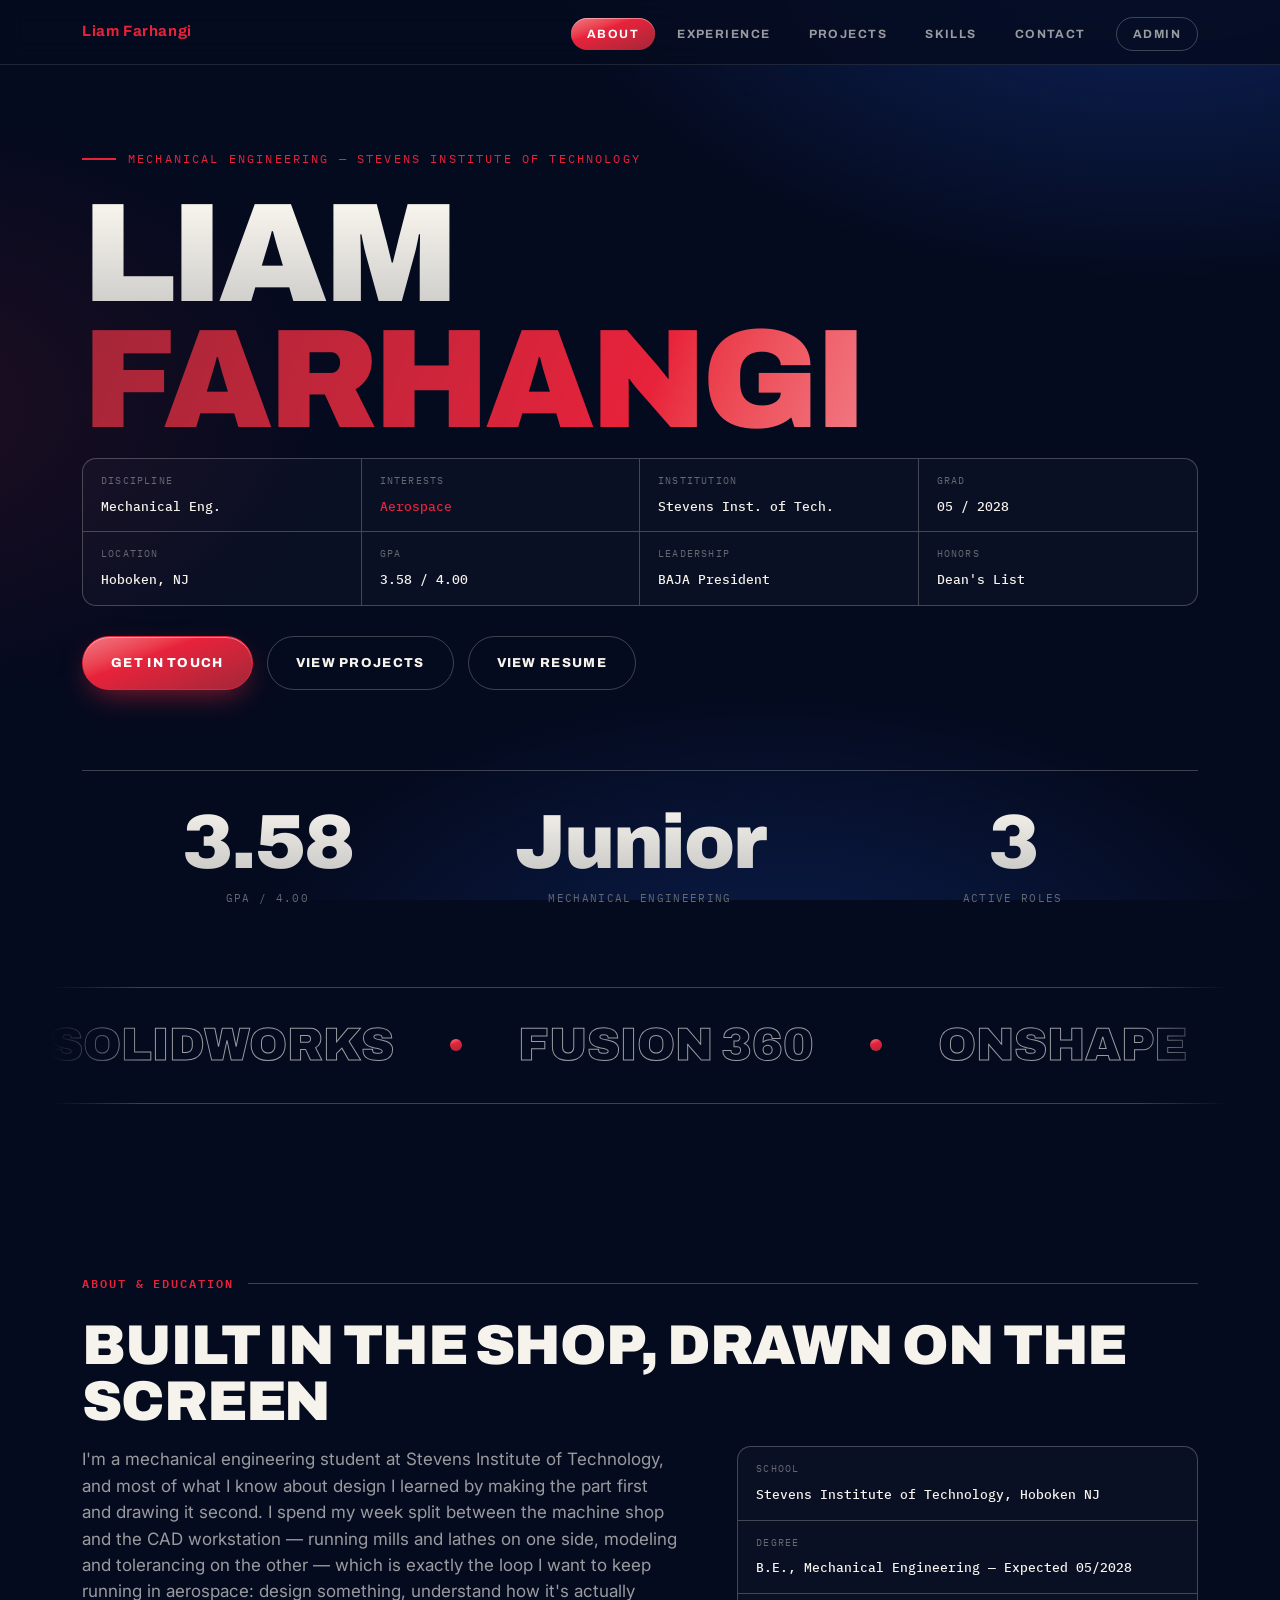
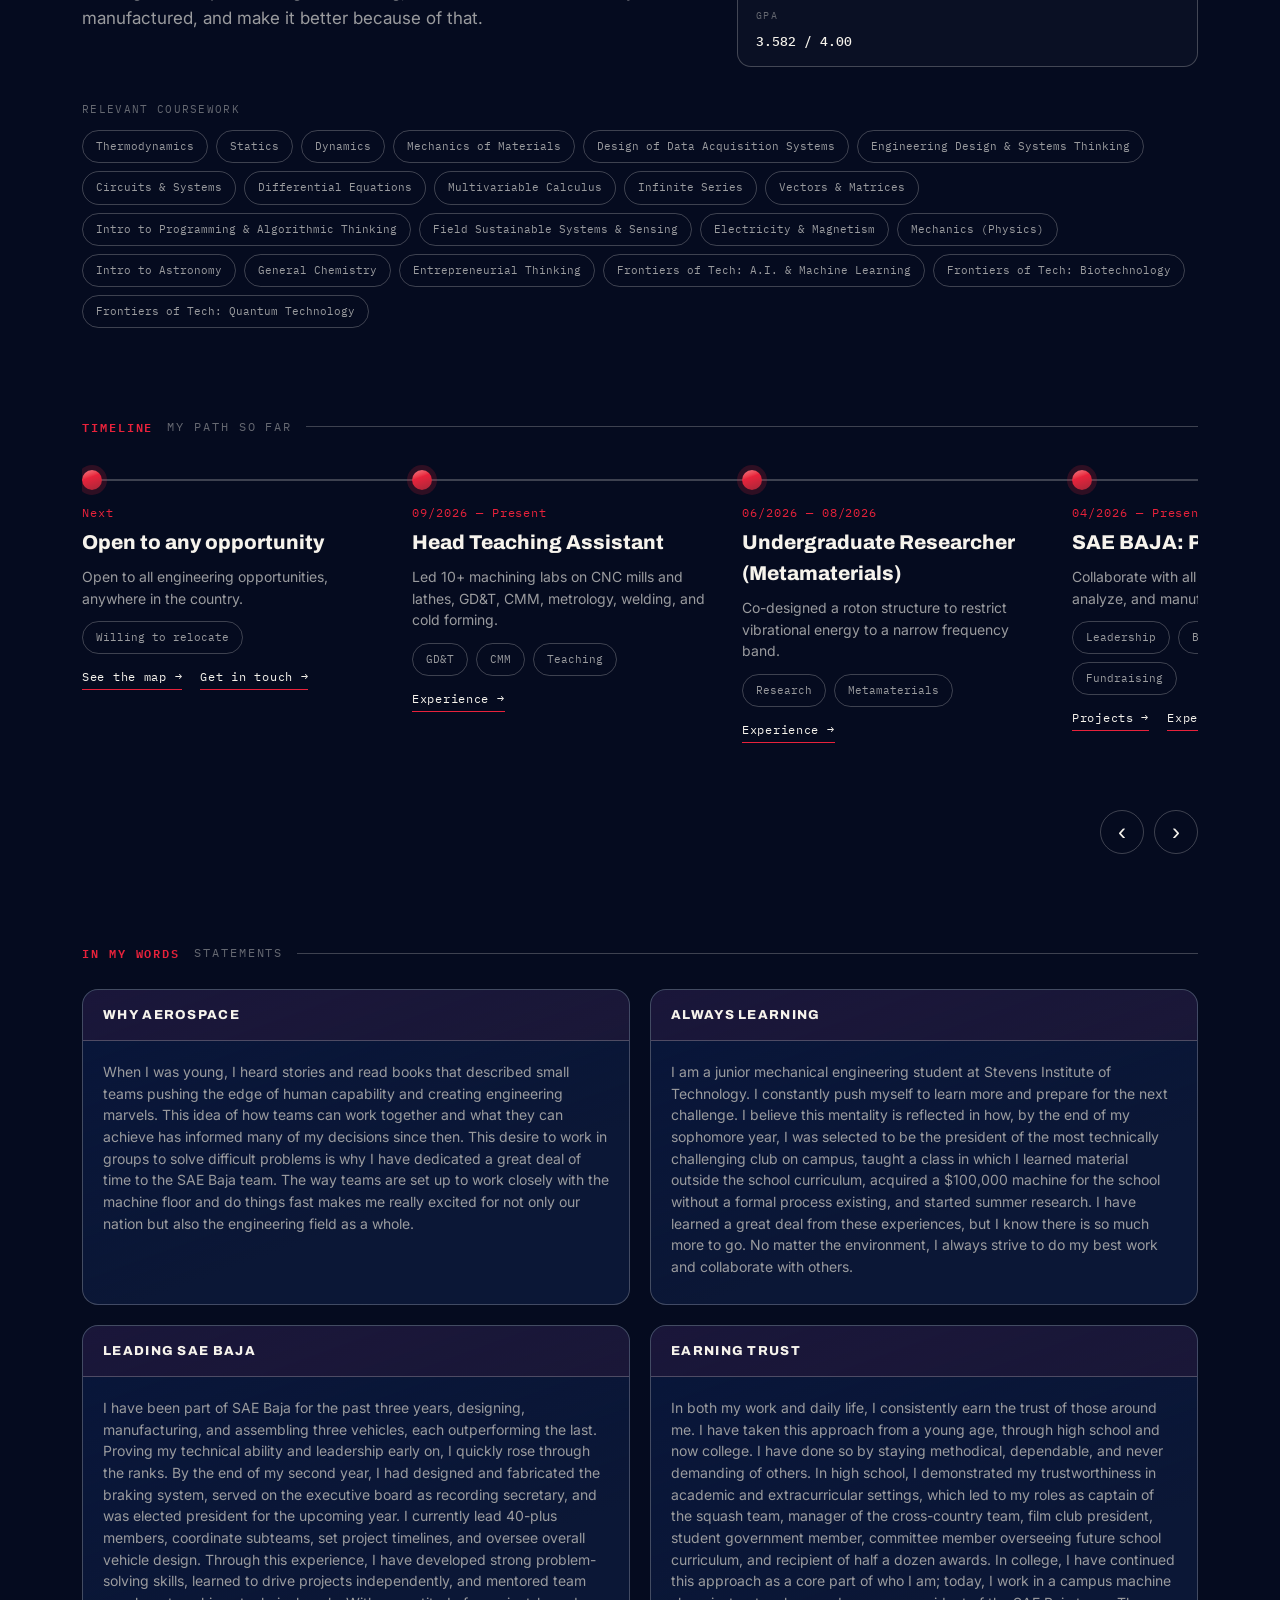
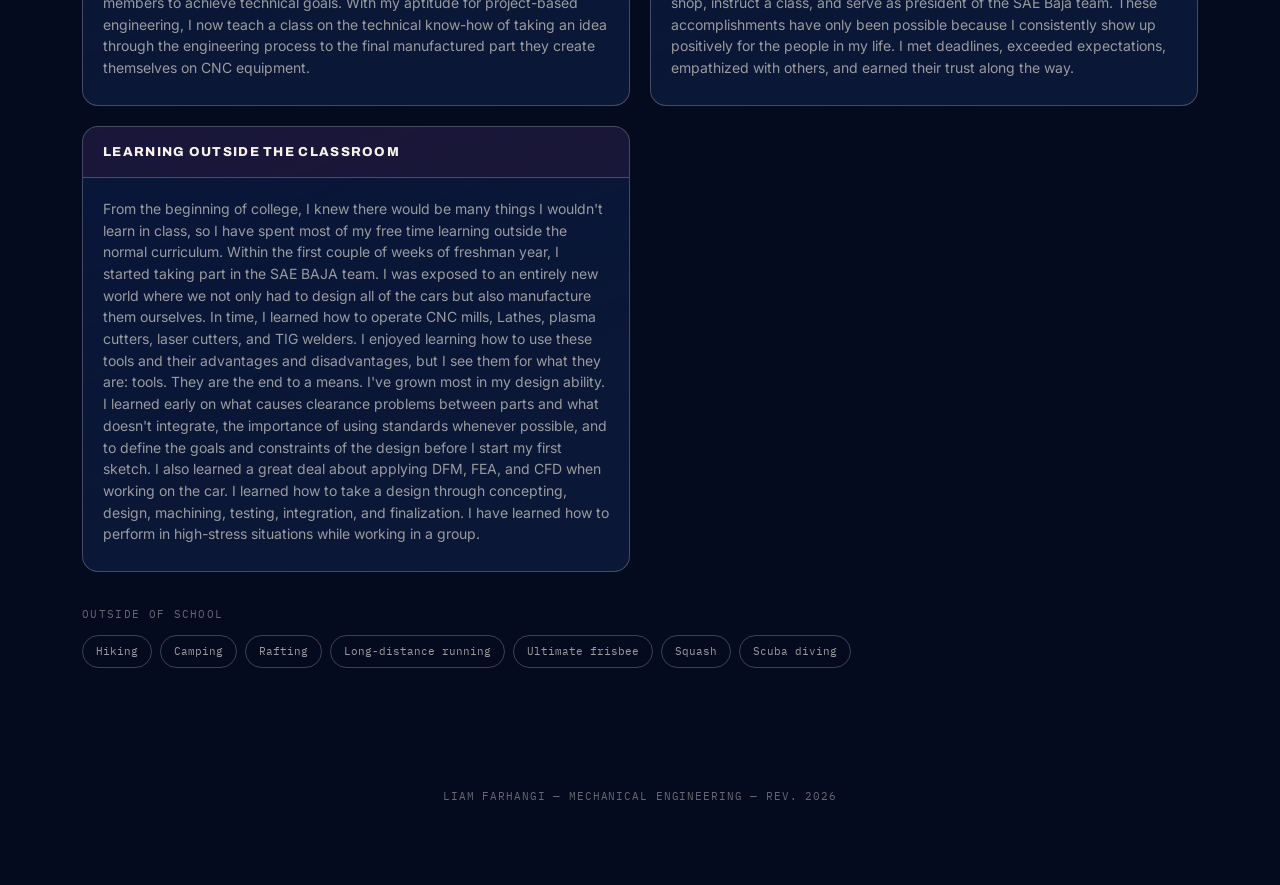
==== commit 82b5ab68: "Add files via upload" ====
--- a/index.html
+++ b/index.html
@@ -13,7 +13,7 @@
 
 <nav>
   <div class="wrap">
-    <div class="nav-mark"><b>L.O.F</b> // MECH-E</div>
+    <div class="nav-mark"><b>Liam Farhangi</b></div>
     <ul class="nav-links">
       <li><a href="index.html" class="active">About</a></li>
       <li><a href="experience.html">Experience</a></li>
@@ -45,13 +45,12 @@
 
     <div style="height:80px;"></div>
 
-    <div class="sheet-label"><span class="num">SHEET 2</span> ABOUT & EDUCATION <span class="rule"></span></div>
+    <div class="sheet-label"><span class="num">ABOUT & EDUCATION</span><span class="rule"></span></div>
     <h2 class="head">Built in the shop, drawn on the screen</h2>
 
     <div class="about-grid">
       <div class="about-text">
         <p data-bind="about.bodyP1"></p>
-        <p data-bind="about.bodyP2"></p>
       </div>
 
       <div class="title-block">
@@ -72,9 +71,11 @@
       <div class="tag-row" data-list="about.coursework"></div>
     </div>
 
+
     <div style="height:90px;"></div>
     <div class="sheet-label"><span class="num">TIMELINE</span> MY PATH SO FAR <span class="rule"></span></div>
-    <div class="timeline" data-list="about.timeline"></div>
+    <div class="htl" data-list="about.timeline"></div>
+    <div class="htl-nav"><button class="htl-btn prev" aria-label="Scroll left">‹</button><button class="htl-btn next" aria-label="Scroll right">›</button></div>
 
     <div style="height:90px;"></div>
     <div class="sheet-label"><span class="num">IN MY WORDS</span> STATEMENTS <span class="rule"></span></div>
--- a/style.css
+++ b/style.css
@@ -135,7 +135,7 @@
 
 /* chevron drawn with CSS so the + and x stay perfectly centered */
 .chev{font-size:0;position:relative}.chev::before,.chev::after{content:'';position:absolute;left:50%;top:50%;width:14px;height:2px;background:currentColor;border-radius:2px;transform:translate(-50%,-50%)}.chev::after{transform:translate(-50%,-50%) rotate(90deg)}
-.acc-head{cursor:default;pointer-events:none}
+.acc-head{cursor:pointer}
 /* projects: pairs in a row share the same height */
 .proj-grid{align-items:stretch}.proj-card.acc{display:flex;flex-direction:column}
 /* skills logos */
@@ -151,3 +151,21 @@
 nav .nav-links{position:absolute;top:64px;left:0;right:0;flex-direction:column;gap:4px;padding:14px 20px 22px;background:rgba(var(--bg-rgb),.97);border-bottom:1px solid var(--line);opacity:0;transform:translateY(-10px);pointer-events:none;transition:opacity .3s,transform .3s var(--ease)}
 nav.nav-open .nav-links{opacity:1;transform:none;pointer-events:auto}nav .nav-links a{display:block;font-size:13px;padding:14px 16px}.admin-btn{margin-left:0}}
 .proj-card.acc .acc-head{min-height:118px}
+
+/* more room between tabs so a small scroll never skips one */
+.xp-item.acc .acc-head{padding:46px 14px}.proj-grid{gap:40px 24px}.proj-card.acc .acc-head{padding:40px 28px;min-height:150px}
+.acc-head:hover .chev{border-color:var(--accent)}
+
+/* horizontal timeline */
+.htl{display:flex;overflow-x:auto;scroll-snap-type:x proximity;padding:6px 0 22px;scrollbar-width:thin;scrollbar-color:var(--line-strong) transparent}
+.htl-item{position:relative;flex:0 0 330px;padding:36px 34px 0 0;scroll-snap-align:start}
+.htl-item::before{content:'';position:absolute;top:11px;left:0;right:0;height:2px;background:var(--line-strong)}
+.htl-dot{position:absolute;top:2px;left:0;width:20px;height:20px;border-radius:50%;background:var(--gloss);box-shadow:0 0 0 5px rgba(var(--accent-rgb),.18);z-index:1}
+.htl-item h3{font-family:var(--font-display);font-weight:800;font-size:20px;margin:4px 0 8px}.htl-item p{color:var(--paper-dim);font-size:14px;margin-bottom:12px}.htl-item .tl-date{padding-top:0}
+.htl-nav{display:flex;gap:10px;justify-content:flex-end;margin-top:6px}.htl-btn{width:44px;height:44px;border-radius:50%;border:1px solid var(--line-strong);background:none;color:var(--paper);font-size:24px;line-height:1;cursor:pointer;transition:border-color .2s}.htl-btn:hover{border-color:var(--accent);color:var(--accent)}
+/* no hover pop / glow on tabs and cards */
+.proj-card:hover,.fcf:hover{transform:none;border-color:var(--line-strong);box-shadow:none}.proj-card:hover .proj-img{transform:none}
+.xp-item.acc:hover{background:none}.tb-cell:hover,.contact-cell:hover{background:none}
+.tag:hover{transform:none;border-color:var(--line-strong);color:var(--paper-dim)}.fcf-body .tag:hover,.proj-card .chips .tag:hover{color:var(--paper)}
+.acc-head:hover .chev{border-color:var(--line-strong)}
+.lg img{width:15px;height:15px;object-fit:contain;display:block}
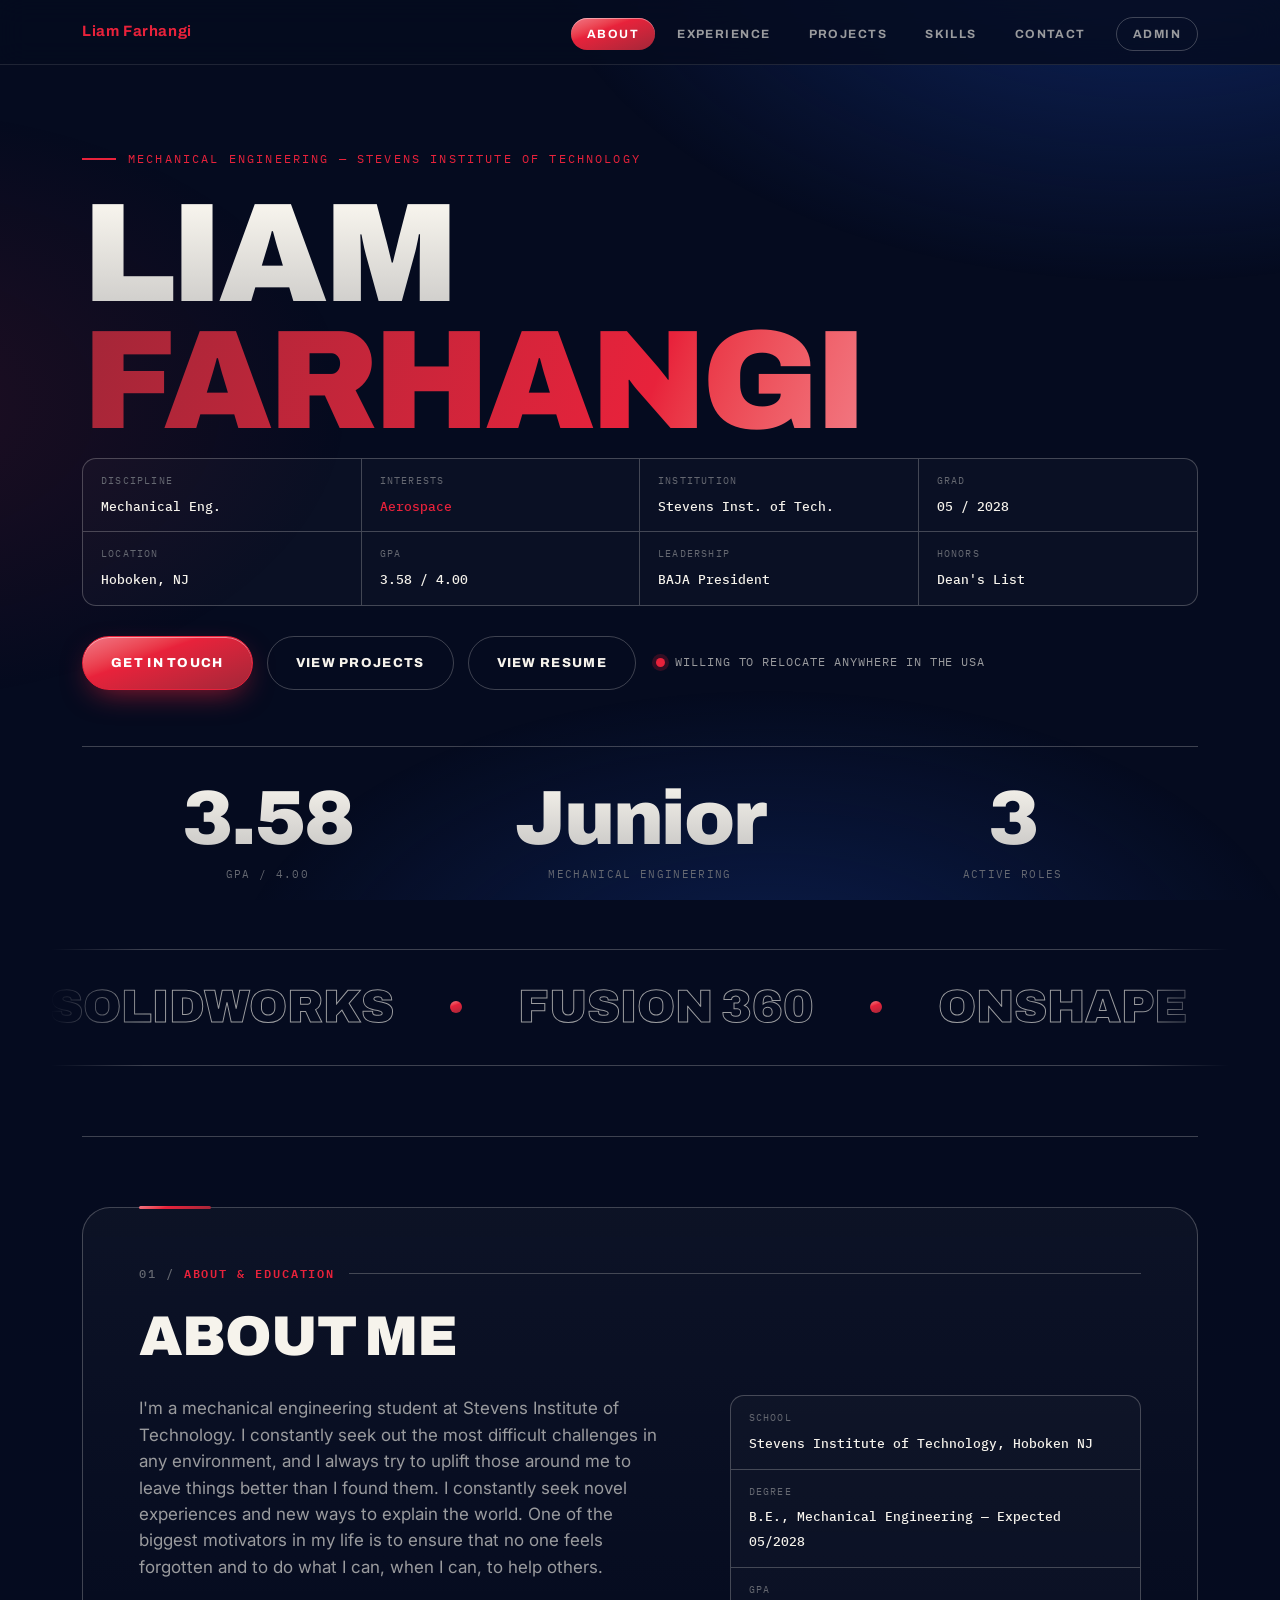
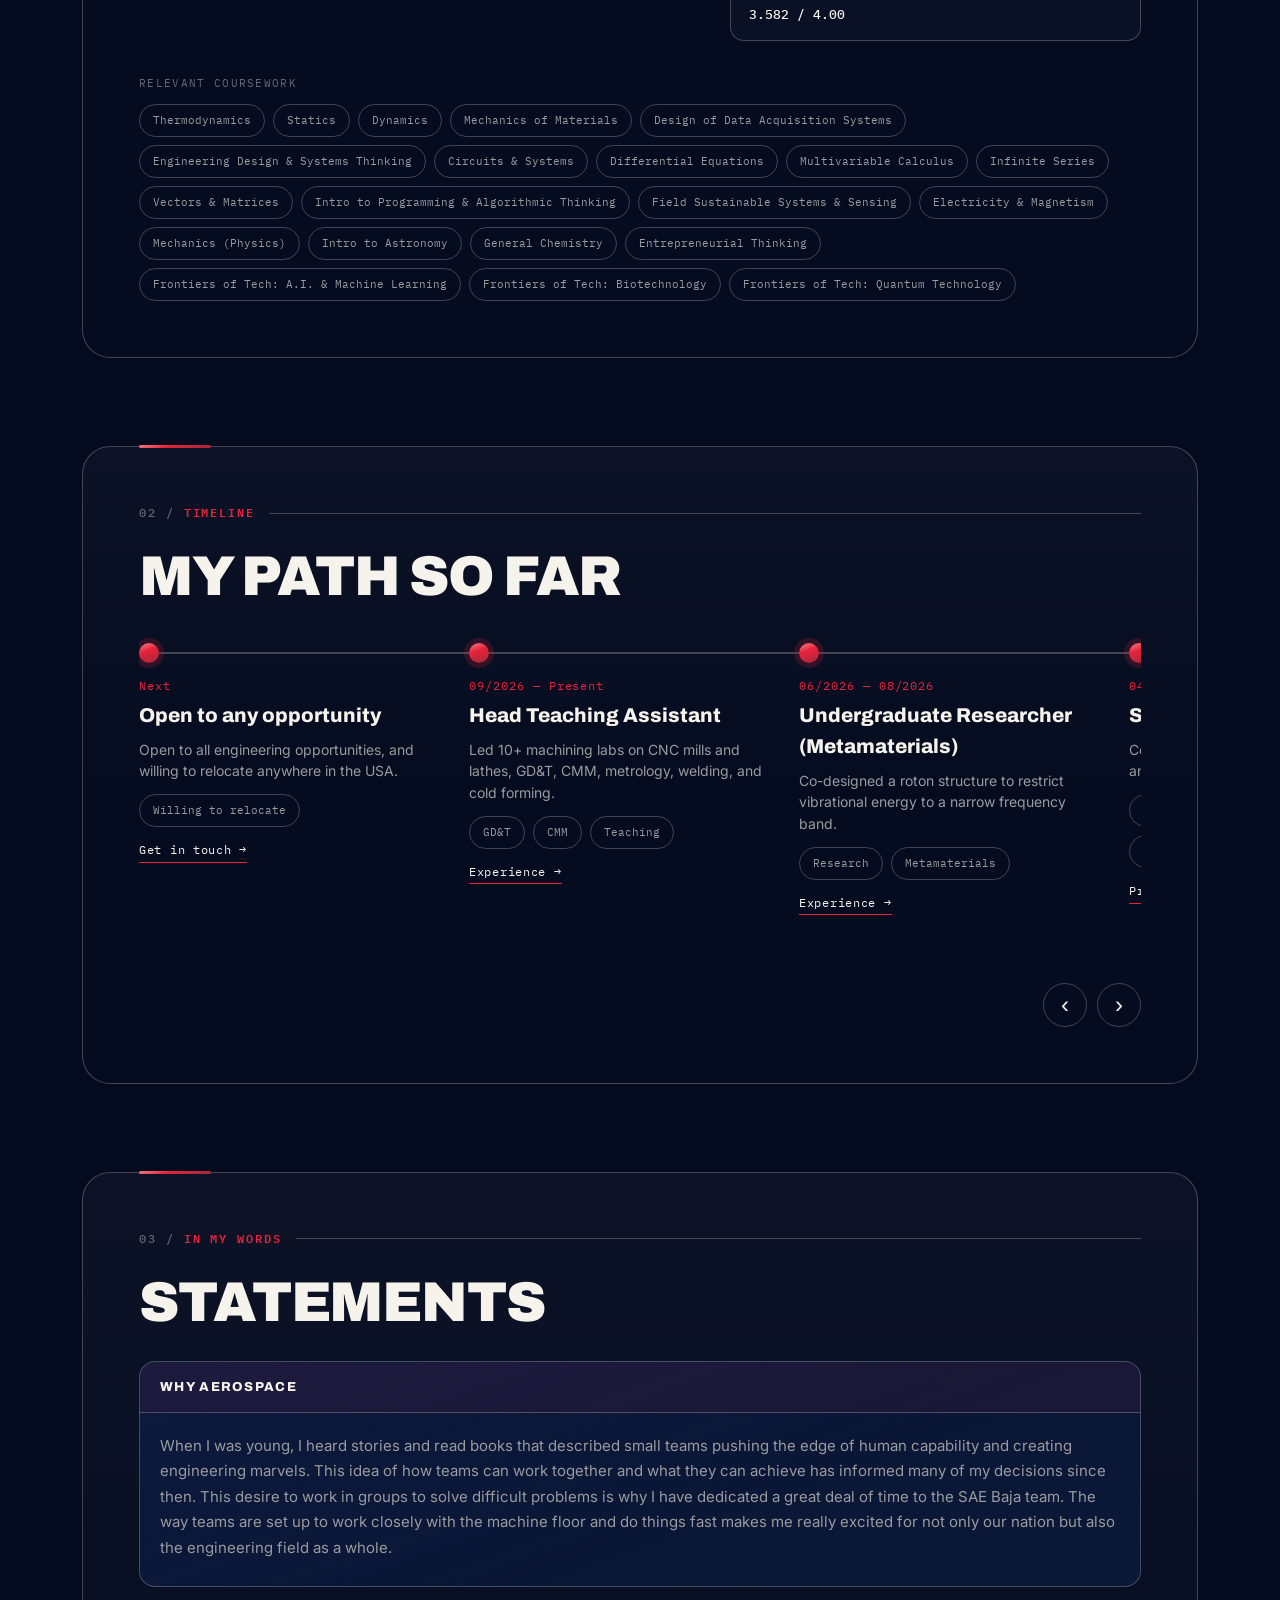
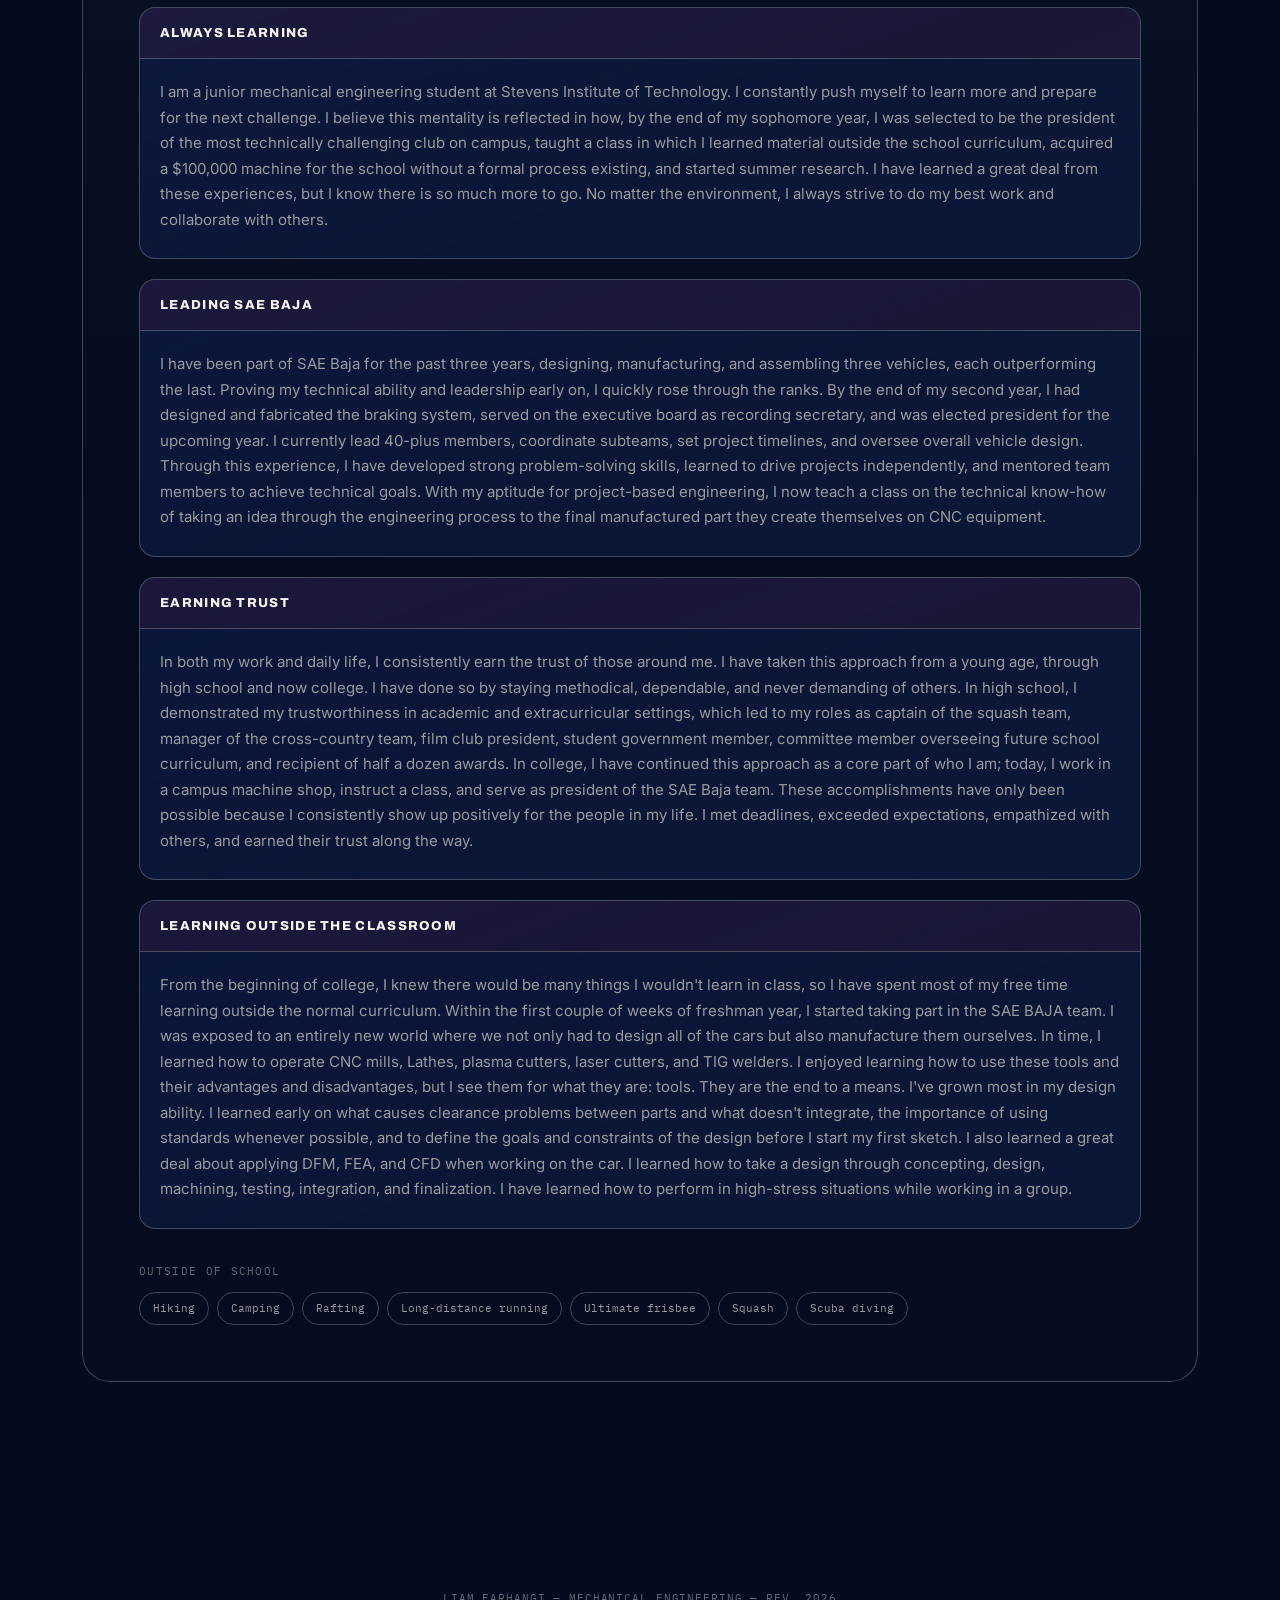
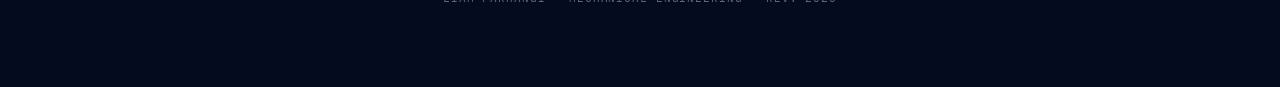
==== commit 21c29234: "Add files via upload" ====
--- a/index.html
+++ b/index.html
@@ -27,65 +27,59 @@
 
 <main>
   <div class="wrap">
-    <div class="hero-eyebrow" data-bind="about.eyebrow">Mechanical Engineering — Stevens Institute of Technology</div>
-    <h1 class="name"><span data-bind="about.nameLine1">LIAM</span><br><span class="last" data-bind="about.nameLine2">FARHANGI</span></h1>
+    <header class="hero">
+      <div class="hero-eyebrow" data-bind="about.eyebrow">Mechanical Engineering — Stevens Institute of Technology</div>
+      <h1 class="name"><span data-bind="about.nameLine1">LIAM</span><br><span class="last" data-bind="about.nameLine2">FARHANGI</span></h1>
+      <div data-bind="about.photo"></div>
+      <div class="title-block">
+        <div class="tb-row" data-list="about.grid1"></div>
+        <div class="tb-row" data-list="about.grid2"></div>
+      </div>
+      <div class="hero-cta">
+        <a class="btn primary" href="contact.html">Get in touch</a>
+        <a class="btn ghost" href="projects.html">View projects</a>
+        <a class="btn ghost" data-resume href="Liam_Farhangi_Resume.pdf" target="_blank" rel="noopener">View resume</a>
+        <span class="reloc"><i></i>Willing to relocate anywhere in the USA</span>
+      </div>
+    </header>
 
-    <div data-bind="about.photo"></div>
+    <div class="gallery" data-list="about.gallery" hidden></div>
 
-    <div class="title-block">
-      <div class="tb-row" data-list="about.grid1"></div>
-      <div class="tb-row" data-list="about.grid2"></div>
-    </div>
-
-    <div class="hero-cta">
-      <a class="btn primary" href="contact.html">Get in touch</a>
-      <a class="btn ghost" href="projects.html">View projects</a>
-      <a class="btn ghost" data-resume href="Liam_Farhangi_Resume.pdf" target="_blank" rel="noopener">View resume</a>
-    </div>
-
-    <div style="height:80px;"></div>
-
-    <div class="sheet-label"><span class="num">ABOUT & EDUCATION</span><span class="rule"></span></div>
-    <h2 class="head">Built in the shop, drawn on the screen</h2>
-
-    <div class="about-grid">
-      <div class="about-text">
-        <p data-bind="about.bodyP1"></p>
-      </div>
-
-      <div class="title-block">
-        <div class="tb-row" style="grid-template-columns:1fr;">
-          <div class="tb-cell"><span class="k">School</span><span class="v" data-bind="about.school"></span></div>
-        </div>
-        <div class="tb-row" style="grid-template-columns:1fr;">
-          <div class="tb-cell"><span class="k">Degree</span><span class="v" data-bind="about.degree"></span></div>
-        </div>
-        <div class="tb-row" style="grid-template-columns:1fr;">
-          <div class="tb-cell"><span class="k">GPA</span><span class="v" data-bind="about.gpa"></span></div>
+    <section class="blk">
+      <div class="sheet-label"><span class="num">ABOUT & EDUCATION</span><span class="rule"></span></div>
+      <h2 class="head">About me</h2>
+      <div class="about-grid">
+        <div class="about-text"><p data-bind="about.bodyP1"></p></div>
+        <div class="title-block">
+          <div class="tb-row" style="grid-template-columns:1fr;"><div class="tb-cell"><span class="k">School</span><span class="v" data-bind="about.school"></span></div></div>
+          <div class="tb-row" style="grid-template-columns:1fr;"><div class="tb-cell"><span class="k">Degree</span><span class="v" data-bind="about.degree"></span></div></div>
+          <div class="tb-row" style="grid-template-columns:1fr;"><div class="tb-cell"><span class="k">GPA</span><span class="v" data-bind="about.gpa"></span></div></div>
         </div>
       </div>
-    </div>
+      <div class="coursework">
+        <span class="k">Relevant Coursework</span>
+        <div class="tag-row" data-list="about.coursework"></div>
+      </div>
+    </section>
 
-    <div class="coursework">
-      <span class="k">Relevant Coursework</span>
-      <div class="tag-row" data-list="about.coursework"></div>
-    </div>
+    <section class="blk">
+      <div class="sheet-label"><span class="num">TIMELINE</span><span class="rule"></span></div>
+      <h2 class="head">My path so far</h2>
+      <div class="htl" data-list="about.timeline"></div>
+      <div class="htl-nav"><button class="htl-btn prev" aria-label="Scroll left">‹</button><button class="htl-btn next" aria-label="Scroll right">›</button></div>
+    </section>
 
-
-    <div style="height:90px;"></div>
-    <div class="sheet-label"><span class="num">TIMELINE</span> MY PATH SO FAR <span class="rule"></span></div>
-    <div class="htl" data-list="about.timeline"></div>
-    <div class="htl-nav"><button class="htl-btn prev" aria-label="Scroll left">‹</button><button class="htl-btn next" aria-label="Scroll right">›</button></div>
-
-    <div style="height:90px;"></div>
-    <div class="sheet-label"><span class="num">IN MY WORDS</span> STATEMENTS <span class="rule"></span></div>
-    <div class="fcf-grid" data-list="about.statements"></div>
-    <div class="coursework"><span class="k">Outside of school</span><div class="tag-row" data-list="about.beyond"></div></div>
+    <section class="blk">
+      <div class="sheet-label"><span class="num">IN MY WORDS</span><span class="rule"></span></div>
+      <h2 class="head">Statements</h2>
+      <div class="fcf-grid stm" data-list="about.statements"></div>
+      <div class="coursework"><span class="k">Outside of school</span><div class="tag-row" data-list="about.beyond"></div></div>
+    </section>
   </div>
 </main>
 
 <footer>LIAM FARHANGI &mdash; MECHANICAL ENGINEERING &mdash; REV. 2026</footer>
-<script src="script.js"></script>
+<script src="script.js" defer></script>
 <script src="fx.js" defer></script>
 </body>
 </html>
--- a/style.css
+++ b/style.css
@@ -12,7 +12,7 @@
 nav .wrap{display:flex;align-items:center;justify-content:space-between;height:64px}
 .nav-mark{font-family:var(--font-display);font-weight:800;font-size:15px;letter-spacing:.04em;color:var(--paper-dim)}.nav-mark b{color:var(--accent)}
 .nav-links{display:flex;gap:6px;list-style:none}
-.nav-links a{font-family:var(--font-display);font-weight:700;font-size:12px;letter-spacing:.12em;text-decoration:none;color:var(--paper-dim);text-transform:uppercase;padding:9px 16px;border-radius:99px;transition:all .25s var(--ease)}
+.nav-links a{font-family:var(--font-display);font-weight:700;font-size:12px;letter-spacing:.12em;text-decoration:none;color:var(--paper-dim);text-transform:uppercase;padding:9px 16px;border-radius:99px;transition:color .25s,background .25s,border-color .25s}
 .nav-links a:hover{color:var(--paper);background:rgba(244,244,242,.07)}
 .nav-links a.active{color:var(--on-accent);background:var(--gloss);box-shadow:inset 0 1px 0 rgba(255,255,255,.4)}
 @media(max-width:760px){.nav-links{gap:0}.nav-links a{padding:8px 9px;font-size:10px}.nav-mark{display:none}}
@@ -24,7 +24,7 @@
 .tb-cell{padding:14px 18px;border-right:1px solid var(--line-strong);transition:background .3s}.tb-cell:hover{background:rgba(var(--accent-rgb),.06)}.tb-cell:last-child{border-right:none}
 .tb-cell .k{font-size:10px;letter-spacing:.12em;color:var(--steel);text-transform:uppercase;display:block;margin-bottom:4px}
 .tb-cell .v{font-size:13px;color:var(--paper);font-weight:500}.tb-cell .v.accent{color:var(--accent)}
-h1.name{font-family:var(--font-display);font-weight:900;font-size:clamp(52px,11vw,150px);line-height:.9;letter-spacing:-.035em;text-transform:uppercase;margin-bottom:14px;translate:0 calc(var(--sy,0)*-.08px)}
+h1.name{will-change:transform;font-family:var(--font-display);font-weight:900;font-size:clamp(52px,11vw,150px);line-height:.9;letter-spacing:-.035em;text-transform:uppercase;margin-bottom:14px;}
 h1.name span:first-child{background:linear-gradient(180deg,var(--paper) 20%,color-mix(in srgb,var(--paper) 80%,var(--bg)));-webkit-background-clip:text;background-clip:text;color:transparent}
 h1.name .last{background:linear-gradient(110deg,var(--accent-dim) 0%,var(--accent) 30%,color-mix(in srgb,var(--accent) 50%,#fff) 46%,var(--accent) 60%,var(--accent-dim) 100%);background-size:250% 100%;-webkit-background-clip:text;background-clip:text;color:transparent;animation:sheen 6s ease-in-out infinite}
 @keyframes sheen{0%,100%{background-position:100% 0}50%{background-position:0 0}}
@@ -35,7 +35,7 @@
 .hero-eyebrow,h1.name,.hero-role,.hero-cta{animation:up 1s var(--ease) both}h1.name{animation-delay:.12s}.hero-role{animation-delay:.28s}.hero-cta{animation-delay:.42s}
 h2.head{font-family:var(--font-display);font-weight:900;font-size:clamp(30px,5vw,56px);text-transform:uppercase;letter-spacing:-.02em;line-height:1;margin-bottom:16px}
 .lede{max-width:640px;color:var(--paper-dim);font-size:17px;margin-bottom:52px}
-.btn{font-family:var(--font-display);font-weight:800;font-size:13px;letter-spacing:.1em;text-transform:uppercase;padding:16px 28px;border-radius:99px;text-decoration:none;display:inline-flex;align-items:center;gap:10px;border:1px solid var(--line-strong);transition:all .3s var(--ease)}
+.btn{font-family:var(--font-display);font-weight:800;font-size:13px;letter-spacing:.1em;text-transform:uppercase;padding:16px 28px;border-radius:99px;text-decoration:none;display:inline-flex;align-items:center;gap:10px;border:1px solid var(--line-strong);transition:transform .3s var(--ease),background .3s,color .3s,border-color .3s}
 .btn.primary{background:var(--gloss);box-shadow:inset 0 1px 0 rgba(255,255,255,.45),0 10px 30px -10px rgba(var(--accent-rgb),.7);color:var(--on-accent);border-color:var(--accent)}.btn.primary:hover{background:var(--paper);border-color:var(--paper);transform:translateY(-3px)}
 .btn.ghost:hover{border-color:var(--accent);color:var(--accent);transform:translateY(-3px)}
 .hero-cta{display:flex;gap:14px;flex-wrap:wrap;margin-top:30px}
@@ -51,7 +51,7 @@
 .about-text p{color:var(--paper-dim);font-size:17px;margin-bottom:18px}.about-text strong{color:var(--paper)}
 .coursework{margin-top:34px}.coursework .k{font-family:var(--font-mono);font-size:11px;letter-spacing:.12em;color:var(--steel);text-transform:uppercase;margin-bottom:12px;display:block}
 .tag-row{display:flex;flex-wrap:wrap;gap:8px}
-.tag{font-family:var(--font-mono);font-size:11px;padding:7px 13px;border:1px solid var(--line-strong);border-radius:99px;color:var(--paper-dim);transition:all .25s var(--ease)}.tag:hover{border-color:var(--accent);color:var(--accent);transform:translateY(-2px)}
+.tag{font-family:var(--font-mono);font-size:11px;padding:7px 13px;border:1px solid var(--line-strong);border-radius:99px;color:var(--paper-dim);transition:color .25s,background .25s,border-color .25s}.tag:hover{border-color:var(--accent);color:var(--accent);transform:translateY(-2px)}
 .xp-item{border-top:1px solid var(--line-strong);padding:38px 12px;display:grid;grid-template-columns:240px 1fr;gap:34px;transition:background .4s,padding-left .4s var(--ease)}
 .xp-item:hover{background:rgba(var(--accent-rgb),.04);padding-left:26px}.xp-item:last-child{border-bottom:1px solid var(--line-strong)}
 @media(max-width:720px){.xp-item{grid-template-columns:1fr;gap:10px}}
@@ -77,11 +77,10 @@
 .proj-img{width:calc(100% + 68px);margin:-34px -34px 20px;height:200px;object-fit:cover;transition:transform .8s var(--ease)}.proj-card:hover .proj-img{transform:scale(1.06)}
 main.align-center{text-align:center}main.align-center .hero-cta,main.align-center .tag-row,main.align-center .sheet-label{justify-content:center}
 main.align-center .about-grid,main.align-center .proj-grid,main.align-center .xp-item,main.align-center .contact-block{text-align:left}
-.rv{opacity:.22;transform:translateY(26px);transition:opacity .9s var(--ease),transform .9s var(--ease);transition-delay:var(--d,0s)}.rv.in{opacity:1;transform:none}
+.rv{opacity:.22;transform:translateY(26px);transition:opacity .6s var(--ease),transform .6s var(--ease);transition-delay:var(--d,0s)}.rv.in{opacity:1;transform:none}
 @media(prefers-reduced-motion:reduce){*{animation-duration:.01ms!important;transition-duration:.01ms!important}.rv{opacity:1;transform:none}.marquee-track{animation:none}}
 
 .pnum{font-family:var(--font-display);font-weight:900;font-size:56px;line-height:1;background:var(--gloss);-webkit-background-clip:text;background-clip:text;color:transparent;margin-bottom:14px}
-.chips{display:flex;flex-wrap:wrap;gap:8px;margin-top:18px}.proj-card .chips .tag{color:var(--paper)}
 .fcf-text{width:100%;color:var(--paper-dim);font-size:14px;margin-bottom:6px}
 .proj-card{background:linear-gradient(160deg,rgba(var(--blue-rgb),.35),var(--panel) 60%)}.fcf{background:linear-gradient(160deg,rgba(var(--blue-rgb),.3),var(--panel) 65%)}
 nav{background:rgba(var(--bg-rgb),.82)}.marquee span::after{background:var(--gloss)}
@@ -102,31 +101,10 @@
 .acc-head:focus-visible{outline:2px solid var(--accent);outline-offset:3px}
 .chev{flex:none;width:36px;height:36px;border-radius:50%;border:1px solid var(--line-strong);display:grid;place-items:center;font-size:22px;line-height:1;color:var(--accent);transition:transform .4s var(--ease),background .3s}
 .acc.open .chev{transform:rotate(45deg);background:var(--gloss);color:var(--on-accent);border-color:transparent}
-.acc-body{display:grid;grid-template-rows:0fr;transition:grid-template-rows .5s var(--ease)}.acc.open .acc-body{grid-template-rows:1fr}.acc-inner{overflow:hidden;min-height:0}
+.acc-body{display:grid;grid-template-rows:0fr;transition:grid-template-rows .38s var(--ease)}.acc.open .acc-body{grid-template-rows:1fr}.acc-inner{overflow:hidden;min-height:0}
 .xp-item.acc{display:block;padding:0}.xp-item.acc:hover{padding-left:0;background:rgba(var(--accent-rgb),.04)}.xp-item.acc .acc-head{padding:26px 14px}.xp-item.acc .xp-body{padding:0 14px 30px;max-width:900px}
 .proj-grid{align-items:start}.proj-card.acc{padding:0}.proj-card.acc .acc-head{padding:26px 28px}.ph{display:flex;align-items:center;gap:18px}.ph .pnum{font-size:38px;margin:0}
-.proj-card.acc .pb{padding:0 28px 30px}.proj-card.acc .proj-img{width:calc(100% + 56px);margin:0 -28px 20px}
-/* map */
-.map-chips{display:flex;flex-wrap:wrap;gap:8px;align-items:center;margin-bottom:16px}.chip{font-family:var(--font-mono);font-size:12px;letter-spacing:.08em;text-transform:uppercase;color:var(--paper-dim);background:none;border:1px solid var(--line-strong);border-radius:99px;padding:8px 16px;cursor:pointer;transition:all .25s var(--ease)}.chip:hover{border-color:var(--accent);color:var(--paper)}.chip.on{background:var(--gloss);color:var(--on-accent);border-color:transparent}.map-count{margin-left:auto;font-family:var(--font-mono);font-size:11px;color:var(--steel)}
-.map-grid{display:grid;grid-template-columns:1fr 300px;gap:20px}@media(max-width:900px){.map-grid{grid-template-columns:1fr}}
-.map-stage{position:relative;border:1px solid var(--line-strong);border-radius:18px;overflow:hidden;background:radial-gradient(600px 300px at 50% 40%,rgba(var(--blue-rgb),.55),var(--panel))}.map-stage.zoomed svg{cursor:grab}
-.map-stage svg{display:block;width:100%;height:auto;touch-action:pan-y}
-.states path{fill:rgba(var(--paper-rgb),.06);stroke:rgba(var(--paper-rgb),.28);stroke-width:.7;transition:fill .25s}.states path:hover{fill:rgba(var(--accent-rgb),.16)}
-.pin{cursor:pointer;outline:none}.pin .dot{fill:var(--accent);stroke:#fff;stroke-width:1.4;transition:transform .25s var(--ease)}.pin .ring{fill:none;stroke:var(--accent);stroke-width:1.5;transform-box:fill-box;transform-origin:center;animation:pulse 2.6s ease-out infinite;animation-delay:var(--d)}
-.pin .dot{transform-box:fill-box;transform-origin:center}.pin:hover .dot,.pin:focus .dot,.pin.sel .dot{transform:scale(1.7)}.pin.sel .dot{fill:#fff;stroke:var(--accent)}.pin.off{opacity:0;pointer-events:none}
-@keyframes pulse{0%{transform:scale(1);opacity:.8}100%{transform:scale(4);opacity:0}}
-.home .hdot{fill:var(--paper);stroke:var(--blue);stroke-width:3}.home .hring{fill:none;stroke:var(--paper);stroke-width:1.2;opacity:.6}.home text{font-family:var(--font-mono);font-size:11px;letter-spacing:.08em;fill:var(--paper)}
-.arc{fill:none;stroke:var(--accent);stroke-width:2;stroke-dasharray:1;stroke-dashoffset:1;opacity:0;pointer-events:none;filter:drop-shadow(0 0 4px rgba(var(--accent-rgb),.8))}.arc.go{opacity:1;animation:draw 1.1s var(--ease) forwards}@keyframes draw{to{stroke-dashoffset:0}}
-.map-tip{position:absolute;width:180px;padding:9px 12px;border-radius:10px;background:rgba(var(--bg-rgb),.95);border:1px solid var(--accent);font-size:12px;pointer-events:none;opacity:0;transform:translateY(6px);transition:opacity .2s,transform .2s;z-index:3}.map-tip.on{opacity:1;transform:none}.map-tip b{display:block;font-family:var(--font-display)}.map-tip span{color:var(--paper-dim);font-family:var(--font-mono);font-size:10px}
-.map-zoom{position:absolute;right:12px;bottom:12px;display:flex;flex-direction:column;gap:6px}.map-zoom button{width:34px;height:34px;border-radius:10px;border:1px solid var(--line-strong);background:rgba(var(--bg-rgb),.85);color:var(--paper);font-size:18px;cursor:pointer}.map-zoom button:hover{border-color:var(--accent);color:var(--accent)}
-.map-side{display:flex;flex-direction:column;gap:14px;min-height:0}.map-card{border:1px solid var(--line-strong);border-radius:16px;padding:20px;background:linear-gradient(160deg,rgba(var(--blue-rgb),.35),var(--panel))}.mc-k{font-family:var(--font-mono);font-size:10px;letter-spacing:.14em;color:var(--accent);margin-bottom:8px}.map-card h3{font-family:var(--font-display);font-weight:800;font-size:22px;margin-bottom:8px}.map-card p{color:var(--paper-dim);font-size:14px}.mc-tags{display:flex;flex-wrap:wrap;gap:6px;margin-top:12px}.mc-go{margin-top:14px;font-family:var(--font-mono);font-size:11px;color:var(--paper)}
-.map-list{list-style:none;max-height:280px;overflow:auto;border:1px solid var(--line-strong);border-radius:16px;padding:6px}.map-list button{all:unset;box-sizing:border-box;display:block;width:100%;padding:8px 12px;border-radius:10px;cursor:pointer;font-size:13px;color:var(--paper-dim)}.map-list button:hover{background:rgba(var(--paper-rgb),.06);color:var(--paper)}.map-list button.on{background:var(--gloss);color:var(--on-accent)}
-.map-note{margin-top:14px;font-family:var(--font-mono);font-size:11px;color:var(--steel)}
-
-.map-grid,.map-chips{display:none}.map-bar{display:flex;flex-wrap:wrap;gap:14px 24px;align-items:center;justify-content:space-between;margin-bottom:14px;min-height:46px}
-.home-pill{display:inline-flex;align-items:center;gap:10px;font-family:var(--font-mono);font-size:12px;letter-spacing:.08em;text-transform:uppercase;border:1px solid var(--line-strong);border-radius:99px;padding:9px 16px}.home-pill i{width:11px;height:11px;border-radius:50%;background:var(--paper);box-shadow:0 0 0 3px var(--blue)}
-.map-trip{font-family:var(--font-mono);font-size:12px;color:var(--paper-dim);display:grid;gap:2px;text-align:right}.map-trip b{color:var(--paper);font-family:var(--font-display);font-size:16px;letter-spacing:0}.map-trip span{color:var(--accent)}
-.map-tip{width:240px}.map-tip em{display:block;color:var(--accent);font-style:normal;font-family:var(--font-mono);font-size:10px;margin-top:4px}
+.proj-card.acc .pb{padding:0 28px 30px}.proj-card.acc .proj-img{width:calc(100% + 56px);margin:0 -28px 20px}.mc-k{font-family:var(--font-mono);font-size:10px;letter-spacing:.14em;color:var(--accent);margin-bottom:8px}.mc-tags{display:flex;flex-wrap:wrap;gap:6px;margin-top:12px}.mc-go{margin-top:14px;font-family:var(--font-mono);font-size:11px;color:var(--paper)}
 .tl-item.acc{display:grid;padding-bottom:10px}.tl-head h3{margin:0}.tl-head{padding:4px 0}.tl-body .acc-inner p{margin-top:6px}
 .tl-item .tl-date{padding-top:12px}.tl-item::before{top:14px}
 @media(max-width:700px){.tl-item.acc{grid-template-columns:1fr}}
@@ -141,8 +119,6 @@
 /* skills logos */
 .tag .lg{display:inline-grid;place-items:center;vertical-align:middle;width:22px;height:22px;border-radius:6px;background:#f6f3ec;margin:-3px 8px -3px -6px}.tag .lg svg{width:15px;height:15px;display:block}.fcf-body .tag{display:inline-flex;align-items:center}
 .fcf-head{gap:0}
-/* map tooltip + pause offscreen */
-.map-tip{width:auto;max-width:220px;white-space:nowrap}.map-stage.paused .ring{animation-play-state:paused}
 /* mobile menu */
 .menu-btn{display:none;width:44px;height:44px;border-radius:12px;border:1px solid var(--line-strong);background:none;cursor:pointer;place-items:center;align-content:center;gap:5px}
 .menu-btn span{display:block;width:20px;height:2px;background:var(--paper);border-radius:2px;transition:transform .3s var(--ease),opacity .2s}
@@ -166,6 +142,23 @@
 /* no hover pop / glow on tabs and cards */
 .proj-card:hover,.fcf:hover{transform:none;border-color:var(--line-strong);box-shadow:none}.proj-card:hover .proj-img{transform:none}
 .xp-item.acc:hover{background:none}.tb-cell:hover,.contact-cell:hover{background:none}
-.tag:hover{transform:none;border-color:var(--line-strong);color:var(--paper-dim)}.fcf-body .tag:hover,.proj-card .chips .tag:hover{color:var(--paper)}
+.tag:hover{transform:none;border-color:var(--line-strong);color:var(--paper-dim)}
 .acc-head:hover .chev{border-color:var(--line-strong)}
 .lg img{width:15px;height:15px;object-fit:contain;display:block}
+
+/* ---- block layout: every section is its own framed block ---- */
+main{counter-reset:blk}
+.hero{padding-bottom:clamp(40px,6vw,70px);margin-bottom:clamp(40px,6vw,70px);border-bottom:1px solid var(--line-strong)}
+.blk{position:relative;counter-increment:blk;border:1px solid var(--line-strong);border-radius:28px;padding:clamp(24px,4.5vw,56px);margin:0 0 clamp(40px,7vw,88px);background:linear-gradient(180deg,rgba(var(--paper-rgb),.035),rgba(var(--paper-rgb),.008) 55%)}
+.blk::before{content:'';position:absolute;left:clamp(24px,4.5vw,56px);top:-2px;width:72px;height:3px;border-radius:3px;background:var(--gloss)}
+.blk>.sheet-label{margin-bottom:26px}.blk>.sheet-label .num::before{content:counter(blk,decimal-leading-zero) "  /  ";color:var(--steel);font-weight:500}
+.blk>.head{margin-bottom:30px}.blk .proj-grid{padding:0;max-width:none}.blk .contact-block{border:none;border-radius:0;margin:0 -1px}.blk .contact-cell:nth-child(n+3){border-bottom:none}
+.blk .xp-item:last-child{border-bottom:none}.blk .xp-item:first-of-type{border-top:none}
+.hero-cta .reloc{display:inline-flex;align-items:center;gap:10px;font-family:var(--font-mono);font-size:12px;letter-spacing:.08em;text-transform:uppercase;color:var(--paper-dim);padding:0 6px}.reloc i{width:9px;height:9px;border-radius:50%;background:var(--accent);box-shadow:0 0 0 4px rgba(var(--accent-rgb),.2)}
+.marquee{margin:56px -32px 0}.stats{margin-top:56px}
+.stm{grid-template-columns:1fr}.stm .fcf-text{font-size:15px;line-height:1.7}
+/* gallery strip + background slideshow */
+.gallery{display:flex;gap:16px;overflow:hidden;margin:0 -32px clamp(40px,6vw,70px);-webkit-mask-image:linear-gradient(90deg,transparent,#000 6%,#000 94%,transparent);mask-image:linear-gradient(90deg,transparent,#000 6%,#000 94%,transparent)}.gallery[hidden]{display:none}
+.gallery-track{display:flex;gap:16px;flex:none;animation:slide 60s linear infinite}.gallery:hover .gallery-track{animation-play-state:paused}.gallery img{height:240px;width:auto;border-radius:16px;border:1px solid var(--line-strong);flex:none}
+.bg-show{position:fixed;inset:0;z-index:-1;pointer-events:none}.bg-show img{position:absolute;inset:0;width:100%;height:100%;object-fit:cover;opacity:0;transition:opacity 1.6s ease}.bg-show img.on{opacity:1}.bg-show::after{content:'';position:absolute;inset:0;background:rgba(var(--bg-rgb),.84)}
+.chips{display:flex;flex-wrap:wrap;gap:8px;margin-top:18px}.proj-card .chips .tag{color:var(--paper)}.proj-card .chips .tag:hover{color:var(--paper)}
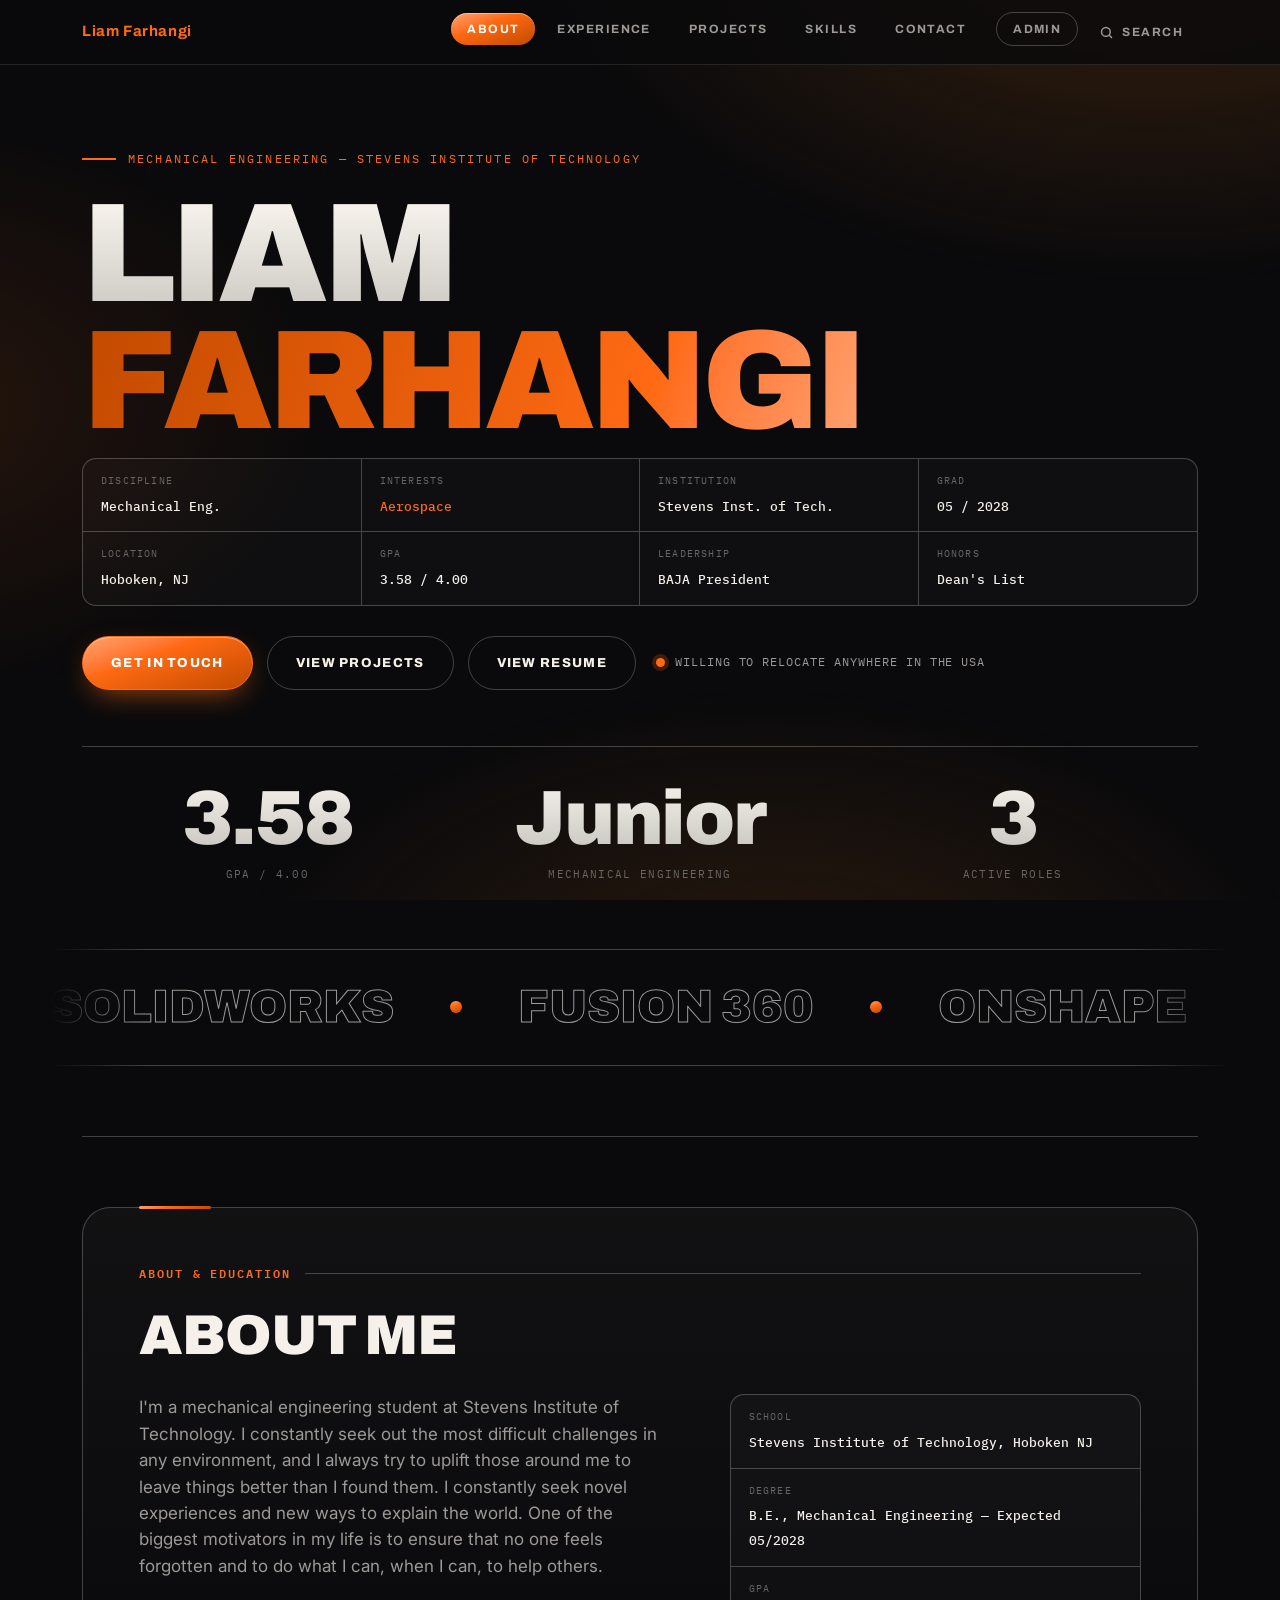
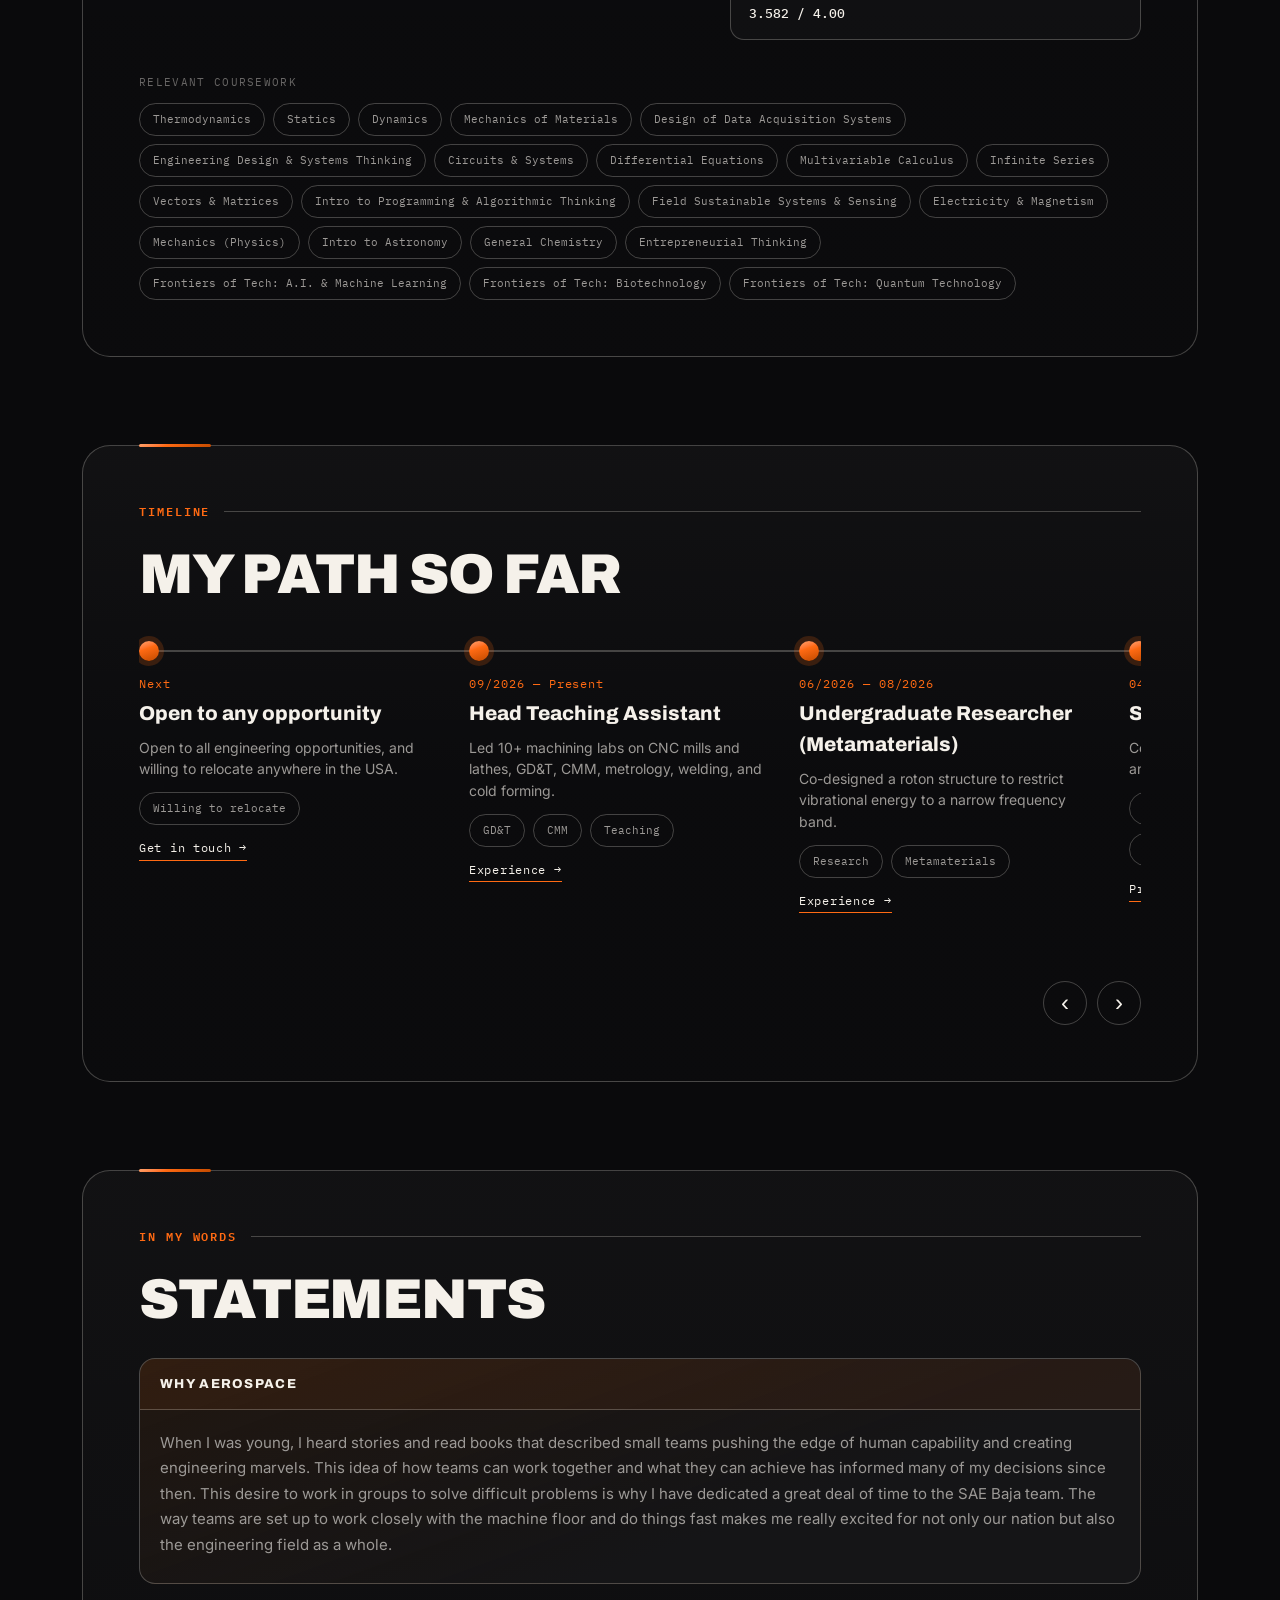
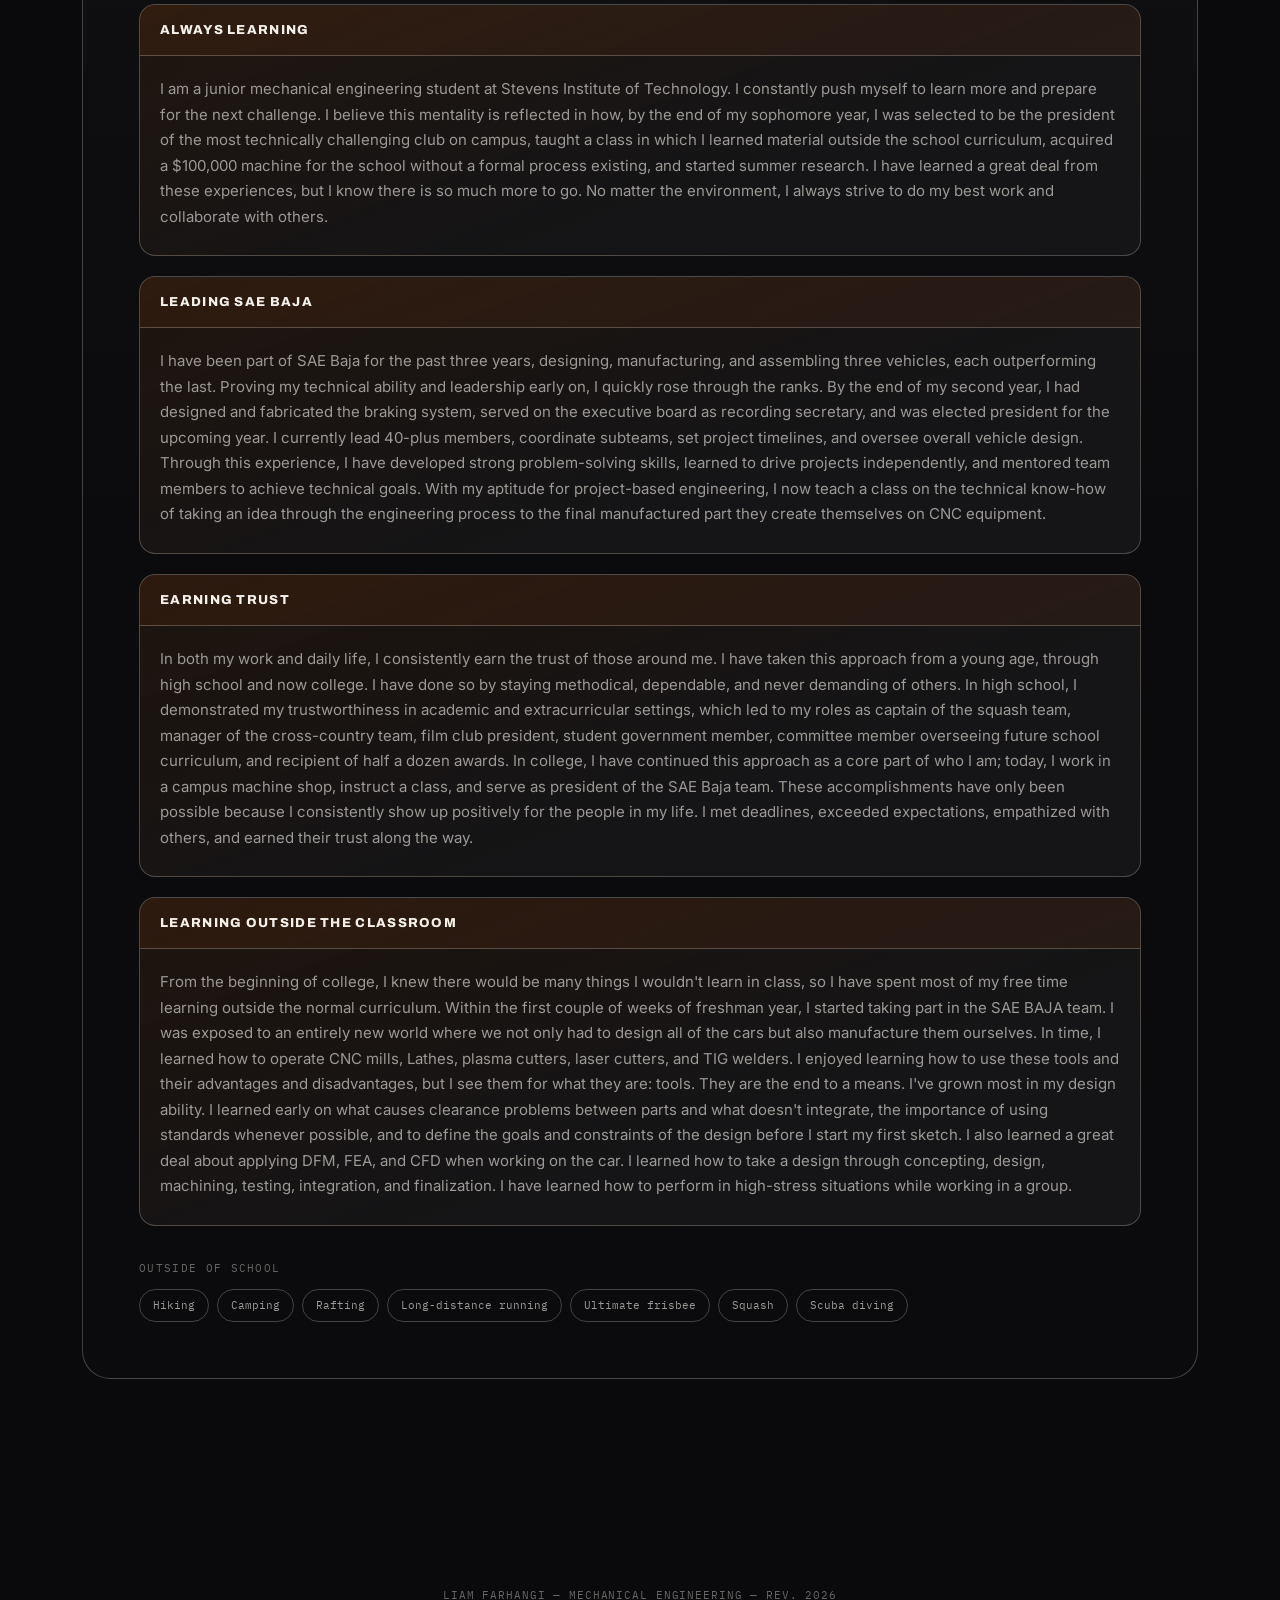
==== commit 8b515659: "Add files via upload" ====
--- a/index.html
+++ b/index.html
@@ -15,11 +15,11 @@
   <div class="wrap">
     <div class="nav-mark"><b>Liam Farhangi</b></div>
     <ul class="nav-links">
-      <li><a href="index.html" class="active">About</a></li>
-      <li><a href="experience.html">Experience</a></li>
+      <li class="has-sub"><a href="index.html" class="active">About</a><ul class="sub"><li><a href="index.html#about">About me</a></li><li><a href="index.html#timeline">Timeline</a></li><li><a href="index.html#statements">Statements</a></li></ul></li>
+      <li class="has-sub"><a href="experience.html">Experience</a><ul class="sub"><li><a href="experience.html#work">Work Experience</a></li><li><a href="experience.html#leadership">Leadership</a></li><li><a href="experience.html#research">Research</a></li><li><a href="experience.html#earlier">Earlier Experience</a></li></ul></li>
       <li><a href="projects.html">Projects</a></li>
       <li><a href="skills.html">Skills</a></li>
-      <li><a href="contact.html">Contact</a></li>
+      <li class="has-sub"><a href="contact.html">Contact</a><ul class="sub"><li><a href="contact.html#touch">Get in touch</a></li><li><a href="contact.html#week">Find a time</a></li><li><a href="contact.html#relocation">Relocation</a></li></ul></li>
       <li><a href="admin.html" class="admin-btn">Admin</a></li>
     </ul>
   </div>
@@ -45,7 +45,7 @@
 
     <div class="gallery" data-list="about.gallery" hidden></div>
 
-    <section class="blk">
+    <section class="blk" id="about">
       <div class="sheet-label"><span class="num">ABOUT & EDUCATION</span><span class="rule"></span></div>
       <h2 class="head">About me</h2>
       <div class="about-grid">
@@ -62,14 +62,14 @@
       </div>
     </section>
 
-    <section class="blk">
+    <section class="blk" id="timeline">
       <div class="sheet-label"><span class="num">TIMELINE</span><span class="rule"></span></div>
       <h2 class="head">My path so far</h2>
       <div class="htl" data-list="about.timeline"></div>
       <div class="htl-nav"><button class="htl-btn prev" aria-label="Scroll left">‹</button><button class="htl-btn next" aria-label="Scroll right">›</button></div>
     </section>
 
-    <section class="blk">
+    <section class="blk" id="statements">
       <div class="sheet-label"><span class="num">IN MY WORDS</span><span class="rule"></span></div>
       <h2 class="head">Statements</h2>
       <div class="fcf-grid stm" data-list="about.statements"></div>
@@ -81,5 +81,6 @@
 <footer>LIAM FARHANGI &mdash; MECHANICAL ENGINEERING &mdash; REV. 2026</footer>
 <script src="script.js" defer></script>
 <script src="fx.js" defer></script>
+<script src="search.js" defer></script>
 </body>
 </html>
--- a/style.css
+++ b/style.css
@@ -151,7 +151,7 @@
 .hero{padding-bottom:clamp(40px,6vw,70px);margin-bottom:clamp(40px,6vw,70px);border-bottom:1px solid var(--line-strong)}
 .blk{position:relative;counter-increment:blk;border:1px solid var(--line-strong);border-radius:28px;padding:clamp(24px,4.5vw,56px);margin:0 0 clamp(40px,7vw,88px);background:linear-gradient(180deg,rgba(var(--paper-rgb),.035),rgba(var(--paper-rgb),.008) 55%)}
 .blk::before{content:'';position:absolute;left:clamp(24px,4.5vw,56px);top:-2px;width:72px;height:3px;border-radius:3px;background:var(--gloss)}
-.blk>.sheet-label{margin-bottom:26px}.blk>.sheet-label .num::before{content:counter(blk,decimal-leading-zero) "  /  ";color:var(--steel);font-weight:500}
+.blk>.sheet-label{margin-bottom:26px}
 .blk>.head{margin-bottom:30px}.blk .proj-grid{padding:0;max-width:none}.blk .contact-block{border:none;border-radius:0;margin:0 -1px}.blk .contact-cell:nth-child(n+3){border-bottom:none}
 .blk .xp-item:last-child{border-bottom:none}.blk .xp-item:first-of-type{border-top:none}
 .hero-cta .reloc{display:inline-flex;align-items:center;gap:10px;font-family:var(--font-mono);font-size:12px;letter-spacing:.08em;text-transform:uppercase;color:var(--paper-dim);padding:0 6px}.reloc i{width:9px;height:9px;border-radius:50%;background:var(--accent);box-shadow:0 0 0 4px rgba(var(--accent-rgb),.2)}
@@ -162,3 +162,41 @@
 .gallery-track{display:flex;gap:16px;flex:none;animation:slide 60s linear infinite}.gallery:hover .gallery-track{animation-play-state:paused}.gallery img{height:240px;width:auto;border-radius:16px;border:1px solid var(--line-strong);flex:none}
 .bg-show{position:fixed;inset:0;z-index:-1;pointer-events:none}.bg-show img{position:absolute;inset:0;width:100%;height:100%;object-fit:cover;opacity:0;transition:opacity 1.6s ease}.bg-show img.on{opacity:1}.bg-show::after{content:'';position:absolute;inset:0;background:rgba(var(--bg-rgb),.84)}
 .chips{display:flex;flex-wrap:wrap;gap:8px;margin-top:18px}.proj-card .chips .tag{color:var(--paper)}.proj-card .chips .tag:hover{color:var(--paper)}
+
+
+.blk,.hero,[id]{scroll-margin-top:92px}
+mark.hit{background:rgba(var(--accent-rgb),.35);color:inherit;border-radius:4px;padding:0 2px;box-shadow:0 0 0 2px rgba(var(--accent-rgb),.35)}
+/* timeline: draggable + visible scrollbar */
+.htl{cursor:grab;scrollbar-width:auto;scrollbar-color:var(--accent) rgba(var(--paper-rgb),.1)}.htl.drag{cursor:grabbing;scroll-snap-type:none;user-select:none}.htl::-webkit-scrollbar{height:10px}.htl::-webkit-scrollbar-track{background:rgba(var(--paper-rgb),.08);border-radius:10px}.htl::-webkit-scrollbar-thumb{background:var(--gloss);border-radius:10px}
+/* nav dropdowns */
+.nav-links .has-sub{position:relative}
+.sub{list-style:none;position:absolute;top:100%;left:50%;min-width:210px;margin-top:10px;padding:8px;border:1px solid var(--line-strong);border-radius:16px;background:rgba(var(--bg-rgb),.97);box-shadow:0 20px 50px -20px rgba(0,0,0,.8);opacity:0;visibility:hidden;transform:translate(-50%,6px);transition:opacity .2s,transform .2s,visibility .2s}
+.sub::before{content:'';position:absolute;left:0;right:0;top:-14px;height:14px}
+.has-sub:hover>.sub,.has-sub:focus-within>.sub{opacity:1;visibility:visible;transform:translate(-50%,0)}
+.nav-links .sub a{display:block;text-transform:none;letter-spacing:.02em;font-size:13px;border-radius:10px;padding:10px 14px;white-space:nowrap}.nav-links .sub a:hover{background:rgba(var(--paper-rgb),.07)}
+.nav-search{font-family:var(--font-display);font-weight:700;font-size:12px;letter-spacing:.12em;text-transform:uppercase;color:var(--paper-dim);background:none;border:1px solid transparent;border-radius:99px;padding:9px 14px;cursor:pointer;display:inline-flex;gap:8px;align-items:center}.nav-search:hover{color:var(--paper);background:rgba(var(--paper-rgb),.07)}.nav-search svg{width:15px;height:15px}
+@media(max-width:760px){.sub{position:static;opacity:1;visibility:visible;transform:none;border:none;background:none;box-shadow:none;margin:0;padding:0 0 4px 14px;min-width:0}.sub::before{display:none}.has-sub:hover>.sub,.has-sub:focus-within>.sub{transform:none}.nav-links .sub a{font-size:12px;padding:8px 14px;color:var(--steel)}.nav-search{padding:14px 16px;font-size:13px}}
+/* search overlay */
+.srch{position:fixed;inset:0;z-index:200;display:grid;justify-items:center;align-content:start;padding:12vh 16px 16px;background:rgba(var(--bg-rgb),.78);backdrop-filter:blur(8px)}.srch[hidden]{display:none}
+.srch-box{width:min(680px,100%);border:1px solid var(--line-strong);border-radius:20px;background:var(--panel);box-shadow:0 30px 80px -20px rgba(0,0,0,.8);overflow:hidden}
+.srch-box input{width:100%;background:none;border:none;border-bottom:1px solid var(--line-strong);color:var(--paper);font:500 18px var(--font-body);padding:20px 22px;outline:none}
+.srch-res{list-style:none;max-height:min(55vh,460px);overflow:auto;padding:8px}.srch-res a{display:block;text-decoration:none;border-radius:12px;padding:12px 14px}.srch-res a:hover,.srch-res a.on{background:rgba(var(--accent-rgb),.14)}
+.srch-res b{font-family:var(--font-display);font-size:15px;display:block}.srch-res small{display:block;font-family:var(--font-mono);font-size:10px;letter-spacing:.1em;text-transform:uppercase;color:var(--accent);margin-bottom:3px}.srch-res span{display:block;color:var(--paper-dim);font-size:13px;margin-top:3px}.srch-res mark{background:rgba(var(--accent-rgb),.3);color:var(--paper);border-radius:3px}
+.srch-hint{padding:12px 22px;border-top:1px solid var(--line);font-family:var(--font-mono);font-size:11px;color:var(--steel)}.srch-empty{padding:18px 14px;color:var(--paper-dim)}
+
+/* Google-Calendar-style week view */
+.gcal{border:1px solid var(--line-strong);border-radius:18px;overflow:hidden;background:rgba(var(--paper-rgb),.02)}
+.gcal-top{display:flex;align-items:center;gap:14px;flex-wrap:wrap;padding:14px 18px;border-bottom:1px solid var(--line-strong)}.gcal-title{font-family:var(--font-display);font-weight:800;font-size:24px;margin-right:auto}
+.cal-nav{display:flex;gap:8px;align-items:center}.today-btn{font-family:var(--font-mono);font-size:12px;letter-spacing:.08em;text-transform:uppercase;color:var(--paper);background:none;border:1px solid var(--line-strong);border-radius:99px;padding:11px 18px;cursor:pointer}.today-btn:hover{border-color:var(--accent);color:var(--accent)}
+.gcal-top .btn{padding:12px 20px}.gcal-scroll{overflow-x:auto}.gcal-inner{min-width:780px}
+.gc-row{display:grid;grid-template-columns:62px repeat(7,minmax(0,1fr))}
+.gc-head>div{text-align:center;padding:12px 4px 8px;border-left:1px solid var(--line);font-family:var(--font-mono);font-size:11px;letter-spacing:.1em;text-transform:uppercase;color:var(--steel);display:grid;gap:4px;justify-items:center}.gc-head>div:first-child{border-left:none}
+.dn{display:inline-grid;place-items:center;width:38px;height:38px;border-radius:50%;font:700 20px var(--font-display);letter-spacing:0;color:var(--paper)}.gc-head .today span{color:var(--accent)}.gc-head .today .dn{background:var(--gloss);color:var(--on-accent)}
+.gc-all{border-top:1px solid var(--line);border-bottom:1px solid var(--line)}.gc-all>div{padding:4px;border-left:1px solid var(--line);min-height:32px}.gc-all>div:first-child{border-left:none;font-family:var(--font-mono);font-size:10px;color:var(--steel);text-align:right;padding:8px 8px 0 0}
+.gc-body{border-top:1px solid var(--line)}.gc-all+.gc-body{border-top:none}
+.gc-times{position:relative}.gc-times span{position:absolute;right:8px;transform:translateY(-50%);font-family:var(--font-mono);font-size:10px;color:var(--steel);white-space:nowrap}
+.gc-col{position:relative;border-left:1px solid var(--line);background-image:linear-gradient(to bottom,var(--line) 1px,transparent 1px);background-size:100% 48px}.gc-col.today{background-color:rgba(var(--accent-rgb),.05)}
+.gev{position:absolute;overflow:hidden;border-radius:8px;padding:5px 8px;font-size:12px;line-height:1.3;background:rgba(var(--accent-rgb),.3);border-left:3px solid var(--accent);color:var(--paper);box-shadow:0 0 0 1px rgba(var(--bg-rgb),.9)}.gev b{display:block;font-weight:600;overflow:hidden;text-overflow:ellipsis;white-space:nowrap}.gev span{display:block;font-family:var(--font-mono);font-size:10px;color:var(--paper-dim)}
+.gev.ad{position:static;margin-bottom:3px;padding:3px 8px;background:var(--accent-dim);border:none;color:var(--on-accent);font-weight:600;white-space:nowrap;text-overflow:ellipsis}
+.gnow{position:absolute;left:0;right:0;height:2px;background:var(--accent);z-index:3}.gnow::before{content:'';position:absolute;left:-6px;top:-5px;width:12px;height:12px;border-radius:50%;background:var(--accent)}
+.cal-none{color:var(--steel);font-family:var(--font-mono);font-size:12px}.cal-note{margin-top:14px;font-family:var(--font-mono);font-size:11px;color:var(--steel)}
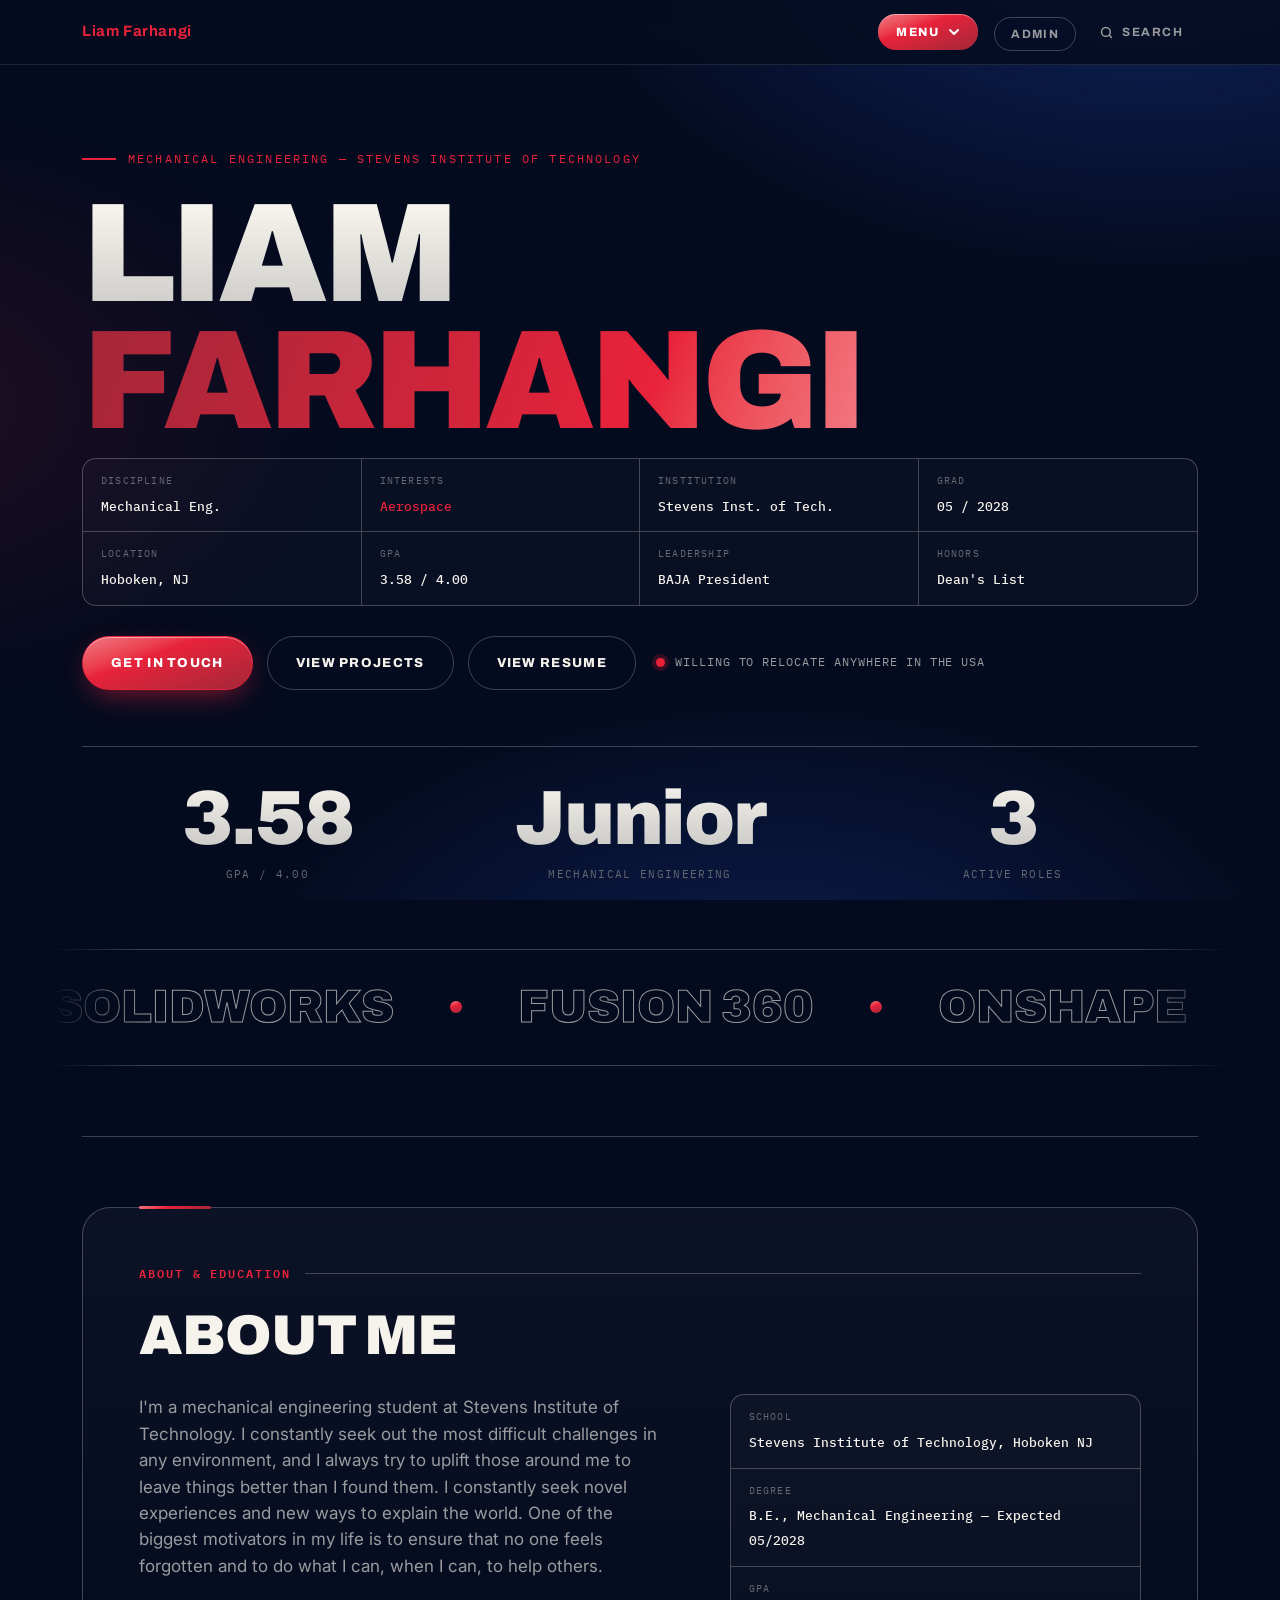
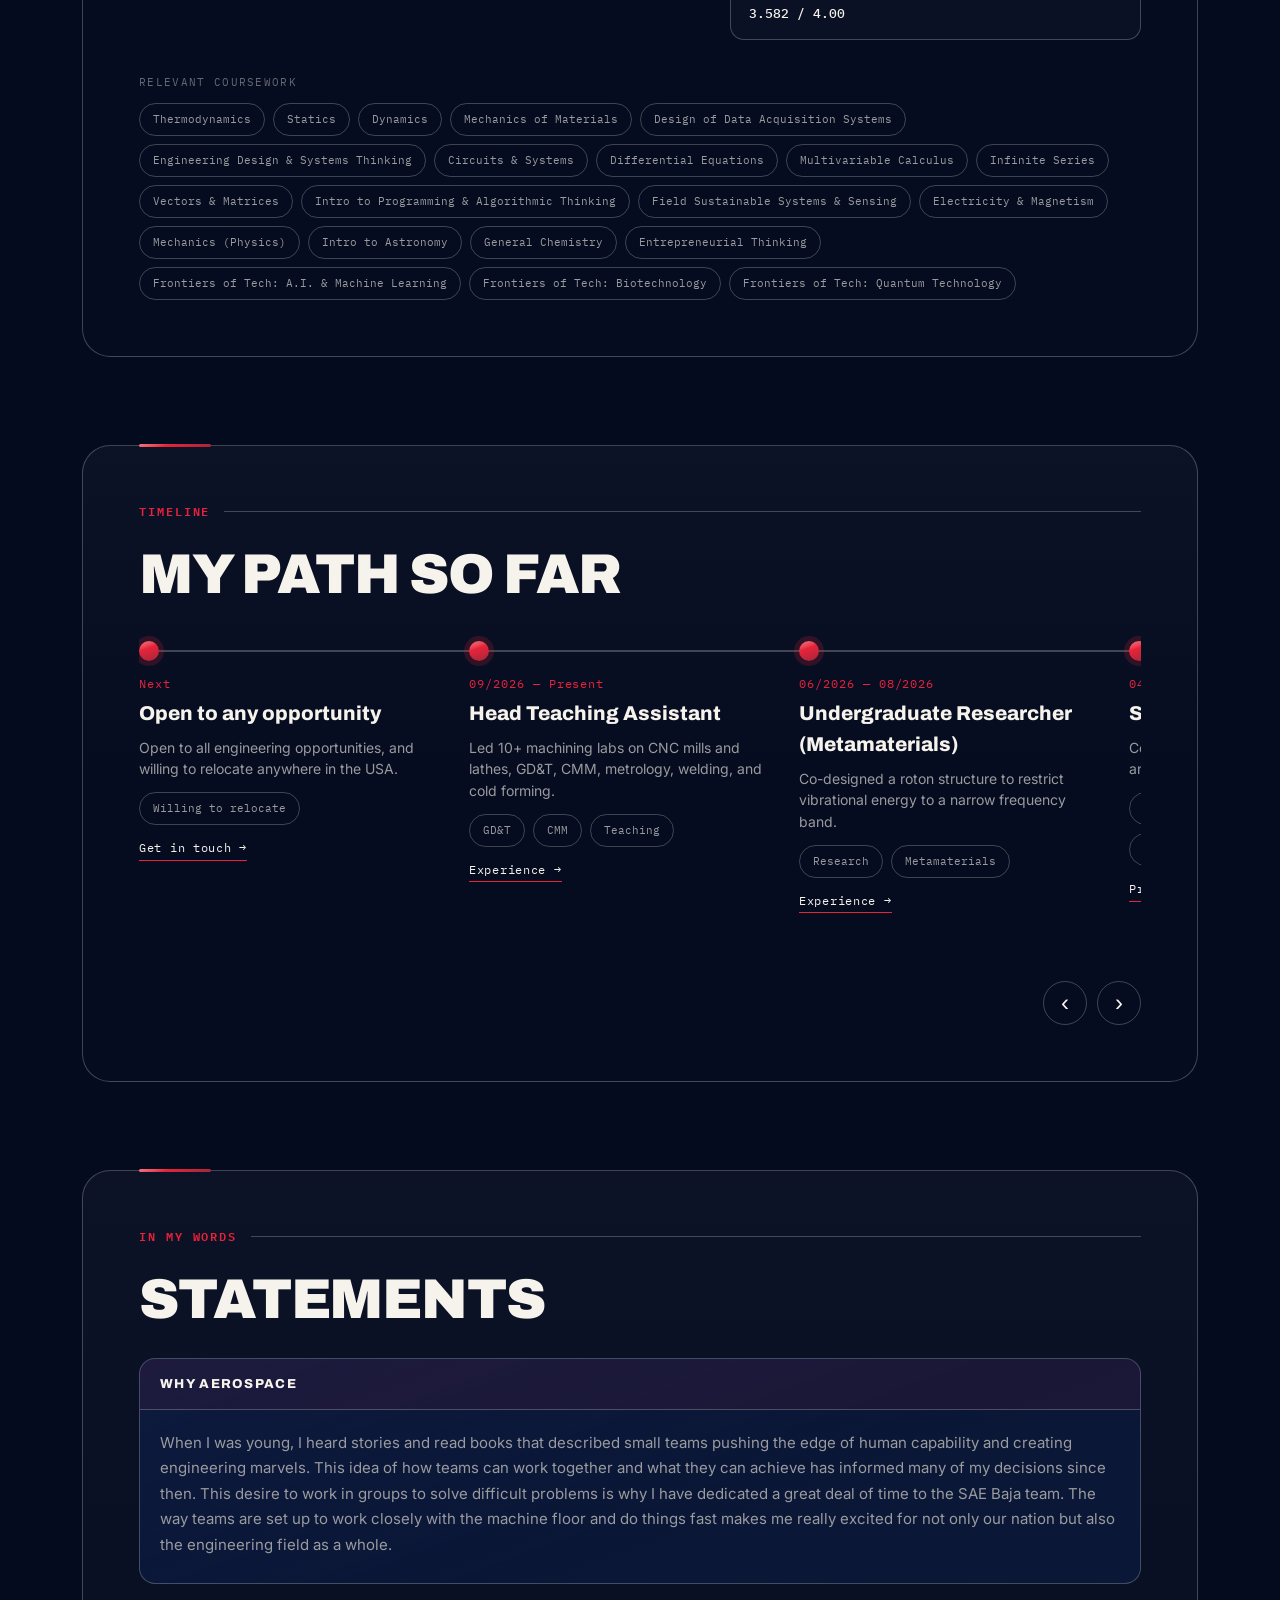
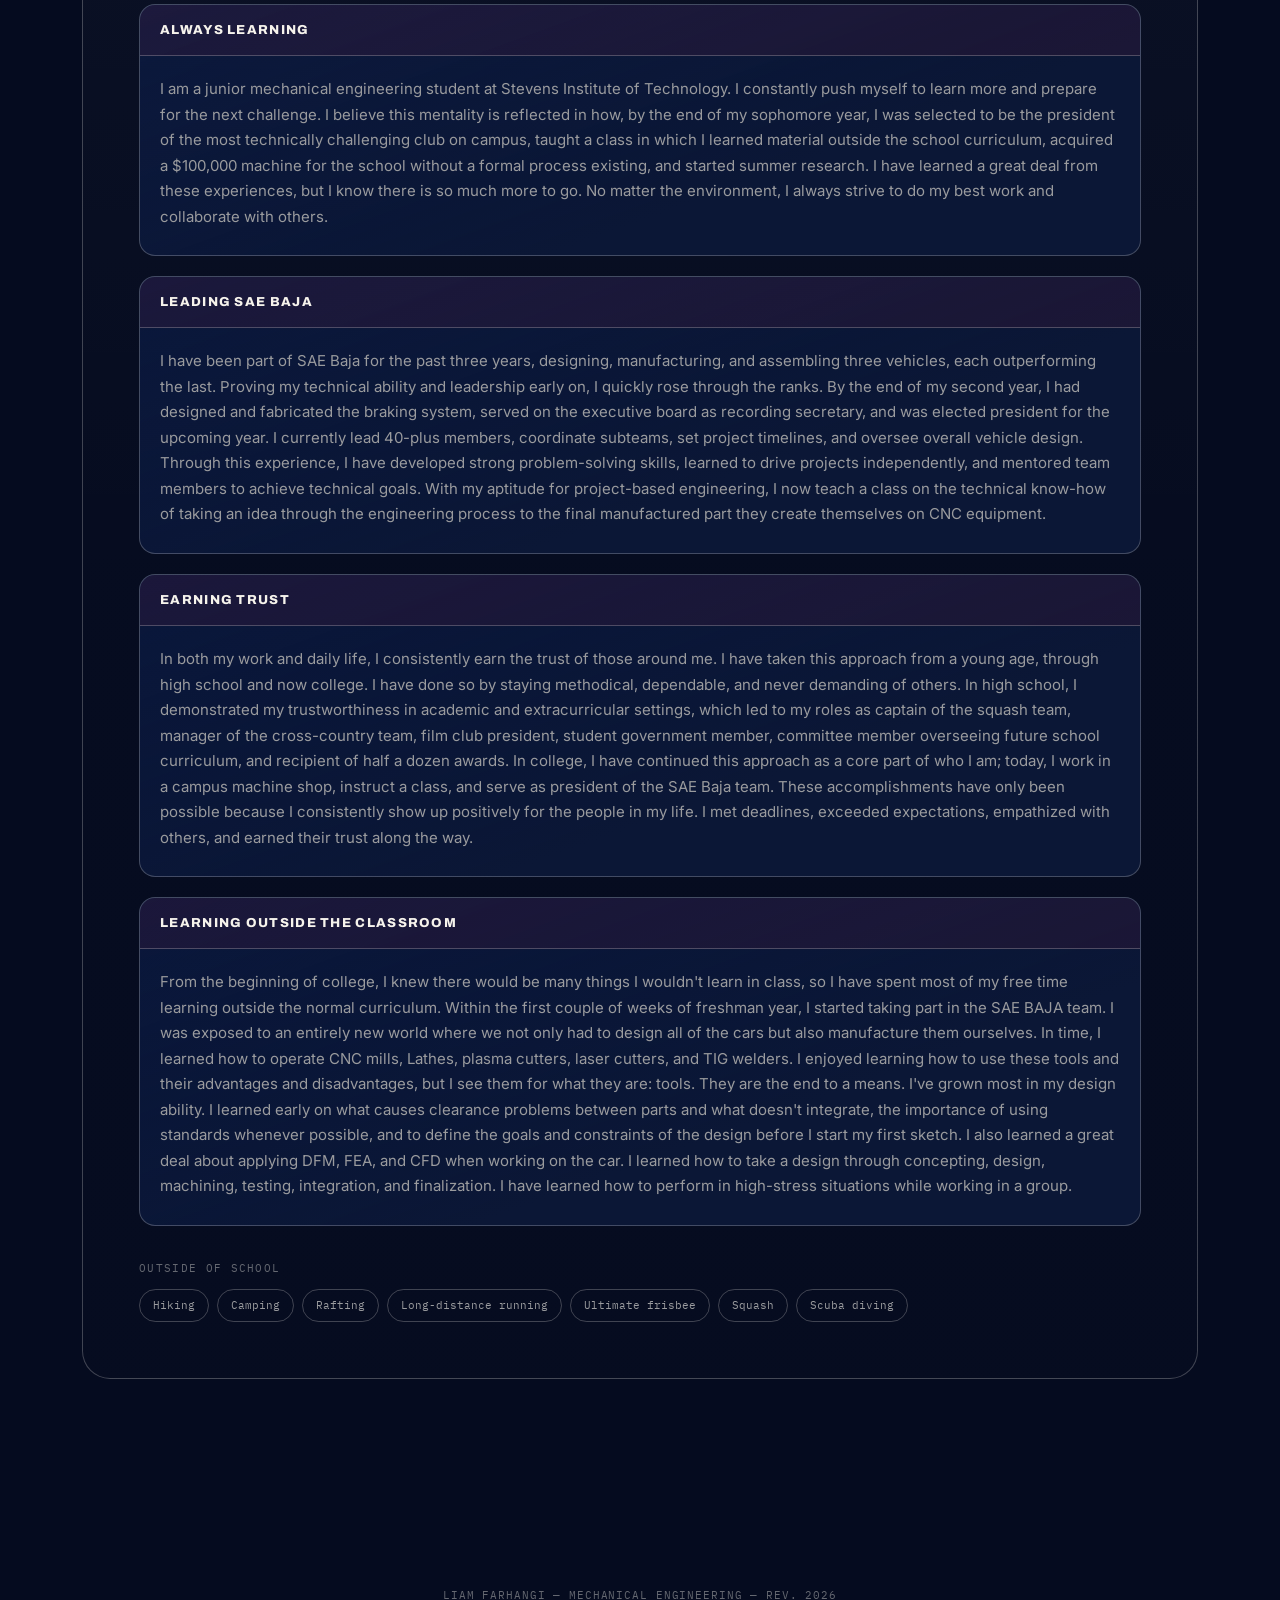
==== commit 12560fcd: "Add files via upload" ====
--- a/index.html
+++ b/index.html
@@ -15,11 +15,7 @@
   <div class="wrap">
     <div class="nav-mark"><b>Liam Farhangi</b></div>
     <ul class="nav-links">
-      <li class="has-sub"><a href="index.html" class="active">About</a><ul class="sub"><li><a href="index.html#about">About me</a></li><li><a href="index.html#timeline">Timeline</a></li><li><a href="index.html#statements">Statements</a></li></ul></li>
-      <li class="has-sub"><a href="experience.html">Experience</a><ul class="sub"><li><a href="experience.html#work">Work Experience</a></li><li><a href="experience.html#leadership">Leadership</a></li><li><a href="experience.html#research">Research</a></li><li><a href="experience.html#earlier">Earlier Experience</a></li></ul></li>
-      <li><a href="projects.html">Projects</a></li>
-      <li><a href="skills.html">Skills</a></li>
-      <li class="has-sub"><a href="contact.html">Contact</a><ul class="sub"><li><a href="contact.html#touch">Get in touch</a></li><li><a href="contact.html#week">Find a time</a></li><li><a href="contact.html#relocation">Relocation</a></li></ul></li>
+      <li class="has-sub"><button class="menu-trigger" type="button" aria-haspopup="true" aria-expanded="false"><span>Menu</span><svg viewBox="0 0 12 12" fill="none" stroke="currentColor" stroke-width="2" stroke-linecap="round" stroke-linejoin="round"><path d="M2 4l4 4 4-4"/></svg></button><ul class="sub"><li><a href="index.html" class="active">About</a></li><li><a href="experience.html">Experience</a></li><li><a href="projects.html">Projects</a></li><li><a href="skills.html">Skills</a></li><li><a href="contact.html">Contact</a></li><li class="m-only"><a href="admin.html">Admin</a></li></ul></li>
       <li><a href="admin.html" class="admin-btn">Admin</a></li>
     </ul>
   </div>
--- a/style.css
+++ b/style.css
@@ -15,7 +15,6 @@
 .nav-links a{font-family:var(--font-display);font-weight:700;font-size:12px;letter-spacing:.12em;text-decoration:none;color:var(--paper-dim);text-transform:uppercase;padding:9px 16px;border-radius:99px;transition:color .25s,background .25s,border-color .25s}
 .nav-links a:hover{color:var(--paper);background:rgba(244,244,242,.07)}
 .nav-links a.active{color:var(--on-accent);background:var(--gloss);box-shadow:inset 0 1px 0 rgba(255,255,255,.4)}
-@media(max-width:760px){.nav-links{gap:0}.nav-links a{padding:8px 9px;font-size:10px}.nav-mark{display:none}}
 main{padding:150px 0 70px;min-height:100vh;background-repeat:no-repeat}
 .sheet-label{display:flex;align-items:center;gap:14px;font-family:var(--font-mono);font-size:12px;letter-spacing:.16em;text-transform:uppercase;color:var(--steel);margin-bottom:26px}
 .sheet-label .num{color:var(--accent);font-weight:600}.sheet-label .rule{flex:1;height:1px;background:var(--line-strong)}
@@ -119,13 +118,6 @@
 /* skills logos */
 .tag .lg{display:inline-grid;place-items:center;vertical-align:middle;width:22px;height:22px;border-radius:6px;background:#f6f3ec;margin:-3px 8px -3px -6px}.tag .lg svg{width:15px;height:15px;display:block}.fcf-body .tag{display:inline-flex;align-items:center}
 .fcf-head{gap:0}
-/* mobile menu */
-.menu-btn{display:none;width:44px;height:44px;border-radius:12px;border:1px solid var(--line-strong);background:none;cursor:pointer;place-items:center;align-content:center;gap:5px}
-.menu-btn span{display:block;width:20px;height:2px;background:var(--paper);border-radius:2px;transition:transform .3s var(--ease),opacity .2s}
-.nav-open .menu-btn span:nth-child(1){transform:translateY(7px) rotate(45deg)}.nav-open .menu-btn span:nth-child(2){opacity:0}.nav-open .menu-btn span:nth-child(3){transform:translateY(-7px) rotate(-45deg)}
-@media(max-width:760px){.menu-btn{display:grid}.nav-mark{display:block}
-nav .nav-links{position:absolute;top:64px;left:0;right:0;flex-direction:column;gap:4px;padding:14px 20px 22px;background:rgba(var(--bg-rgb),.97);border-bottom:1px solid var(--line);opacity:0;transform:translateY(-10px);pointer-events:none;transition:opacity .3s,transform .3s var(--ease)}
-nav.nav-open .nav-links{opacity:1;transform:none;pointer-events:auto}nav .nav-links a{display:block;font-size:13px;padding:14px 16px}.admin-btn{margin-left:0}}
 .proj-card.acc .acc-head{min-height:118px}
 
 /* more room between tabs so a small scroll never skips one */
@@ -168,14 +160,6 @@
 mark.hit{background:rgba(var(--accent-rgb),.35);color:inherit;border-radius:4px;padding:0 2px;box-shadow:0 0 0 2px rgba(var(--accent-rgb),.35)}
 /* timeline: draggable + visible scrollbar */
 .htl{cursor:grab;scrollbar-width:auto;scrollbar-color:var(--accent) rgba(var(--paper-rgb),.1)}.htl.drag{cursor:grabbing;scroll-snap-type:none;user-select:none}.htl::-webkit-scrollbar{height:10px}.htl::-webkit-scrollbar-track{background:rgba(var(--paper-rgb),.08);border-radius:10px}.htl::-webkit-scrollbar-thumb{background:var(--gloss);border-radius:10px}
-/* nav dropdowns */
-.nav-links .has-sub{position:relative}
-.sub{list-style:none;position:absolute;top:100%;left:50%;min-width:210px;margin-top:10px;padding:8px;border:1px solid var(--line-strong);border-radius:16px;background:rgba(var(--bg-rgb),.97);box-shadow:0 20px 50px -20px rgba(0,0,0,.8);opacity:0;visibility:hidden;transform:translate(-50%,6px);transition:opacity .2s,transform .2s,visibility .2s}
-.sub::before{content:'';position:absolute;left:0;right:0;top:-14px;height:14px}
-.has-sub:hover>.sub,.has-sub:focus-within>.sub{opacity:1;visibility:visible;transform:translate(-50%,0)}
-.nav-links .sub a{display:block;text-transform:none;letter-spacing:.02em;font-size:13px;border-radius:10px;padding:10px 14px;white-space:nowrap}.nav-links .sub a:hover{background:rgba(var(--paper-rgb),.07)}
-.nav-search{font-family:var(--font-display);font-weight:700;font-size:12px;letter-spacing:.12em;text-transform:uppercase;color:var(--paper-dim);background:none;border:1px solid transparent;border-radius:99px;padding:9px 14px;cursor:pointer;display:inline-flex;gap:8px;align-items:center}.nav-search:hover{color:var(--paper);background:rgba(var(--paper-rgb),.07)}.nav-search svg{width:15px;height:15px}
-@media(max-width:760px){.sub{position:static;opacity:1;visibility:visible;transform:none;border:none;background:none;box-shadow:none;margin:0;padding:0 0 4px 14px;min-width:0}.sub::before{display:none}.has-sub:hover>.sub,.has-sub:focus-within>.sub{transform:none}.nav-links .sub a{font-size:12px;padding:8px 14px;color:var(--steel)}.nav-search{padding:14px 16px;font-size:13px}}
 /* search overlay */
 .srch{position:fixed;inset:0;z-index:200;display:grid;justify-items:center;align-content:start;padding:12vh 16px 16px;background:rgba(var(--bg-rgb),.78);backdrop-filter:blur(8px)}.srch[hidden]{display:none}
 .srch-box{width:min(680px,100%);border:1px solid var(--line-strong);border-radius:20px;background:var(--panel);box-shadow:0 30px 80px -20px rgba(0,0,0,.8);overflow:hidden}
@@ -187,7 +171,6 @@
 /* Google-Calendar-style week view */
 .gcal{border:1px solid var(--line-strong);border-radius:18px;overflow:hidden;background:rgba(var(--paper-rgb),.02)}
 .gcal-top{display:flex;align-items:center;gap:14px;flex-wrap:wrap;padding:14px 18px;border-bottom:1px solid var(--line-strong)}.gcal-title{font-family:var(--font-display);font-weight:800;font-size:24px;margin-right:auto}
-.cal-nav{display:flex;gap:8px;align-items:center}.today-btn{font-family:var(--font-mono);font-size:12px;letter-spacing:.08em;text-transform:uppercase;color:var(--paper);background:none;border:1px solid var(--line-strong);border-radius:99px;padding:11px 18px;cursor:pointer}.today-btn:hover{border-color:var(--accent);color:var(--accent)}
 .gcal-top .btn{padding:12px 20px}.gcal-scroll{overflow-x:auto}.gcal-inner{min-width:780px}
 .gc-row{display:grid;grid-template-columns:62px repeat(7,minmax(0,1fr))}
 .gc-head>div{text-align:center;padding:12px 4px 8px;border-left:1px solid var(--line);font-family:var(--font-mono);font-size:11px;letter-spacing:.1em;text-transform:uppercase;color:var(--steel);display:grid;gap:4px;justify-items:center}.gc-head>div:first-child{border-left:none}
@@ -200,3 +183,16 @@
 .gev.ad{position:static;margin-bottom:3px;padding:3px 8px;background:var(--accent-dim);border:none;color:var(--on-accent);font-weight:600;white-space:nowrap;text-overflow:ellipsis}
 .gnow{position:absolute;left:0;right:0;height:2px;background:var(--accent);z-index:3}.gnow::before{content:'';position:absolute;left:-6px;top:-5px;width:12px;height:12px;border-radius:50%;background:var(--accent)}
 .cal-none{color:var(--steel);font-family:var(--font-mono);font-size:12px}.cal-note{margin-top:14px;font-family:var(--font-mono);font-size:11px;color:var(--steel)}
+
+/* single dropdown menu */
+.nav-links{display:flex;align-items:center;gap:8px;list-style:none}.has-sub{position:relative}
+.menu-trigger{font-family:var(--font-display);font-weight:800;font-size:12px;letter-spacing:.12em;text-transform:uppercase;color:var(--on-accent);background:var(--gloss);border:none;border-radius:99px;padding:11px 18px;cursor:pointer;display:inline-flex;gap:9px;align-items:center;box-shadow:inset 0 1px 0 rgba(255,255,255,.4)}
+.menu-trigger svg{width:12px;height:12px;transition:transform .25s var(--ease)}.has-sub.open .menu-trigger svg,.has-sub:hover .menu-trigger svg{transform:rotate(180deg)}
+.sub{list-style:none;position:absolute;top:100%;right:0;min-width:230px;margin-top:10px;padding:8px;border:1px solid var(--line-strong);border-radius:16px;background:rgba(var(--bg-rgb),.97);box-shadow:0 20px 50px -20px rgba(0,0,0,.8);opacity:0;visibility:hidden;transform:translateY(6px);transition:opacity .2s,transform .2s,visibility .2s}
+.sub::before{content:'';position:absolute;left:0;right:0;top:-14px;height:14px}
+.has-sub:hover>.sub,.has-sub.open>.sub,.has-sub:focus-within>.sub{opacity:1;visibility:visible;transform:none}
+.nav-links .sub a{display:block;font-family:var(--font-display);font-weight:700;font-size:13px;letter-spacing:.08em;text-transform:uppercase;color:var(--paper-dim);border-radius:10px;padding:13px 16px;text-decoration:none}.nav-links .sub a:hover{background:rgba(var(--paper-rgb),.07);color:var(--paper)}.nav-links .sub a.active{background:var(--gloss);color:var(--on-accent)}
+.m-only{display:none}
+.nav-search{font-family:var(--font-display);font-weight:700;font-size:12px;letter-spacing:.12em;text-transform:uppercase;color:var(--paper-dim);background:none;border:1px solid transparent;border-radius:99px;padding:9px 14px;cursor:pointer;display:inline-flex;gap:8px;align-items:center}.nav-search:hover{color:var(--paper);background:rgba(var(--paper-rgb),.07)}.nav-search svg{width:15px;height:15px}
+@media(max-width:620px){.admin-btn{display:none}.m-only{display:block}.nav-search span{display:none}.nav-search{padding:10px}}
+.cal-legend{display:inline-flex;align-items:center;gap:8px;font-family:var(--font-mono);font-size:11px;letter-spacing:.08em;text-transform:uppercase;color:var(--paper-dim)}.cal-legend i{width:14px;height:14px;border-radius:4px;background:rgba(var(--accent-rgb),.45);border-left:3px solid var(--accent)}
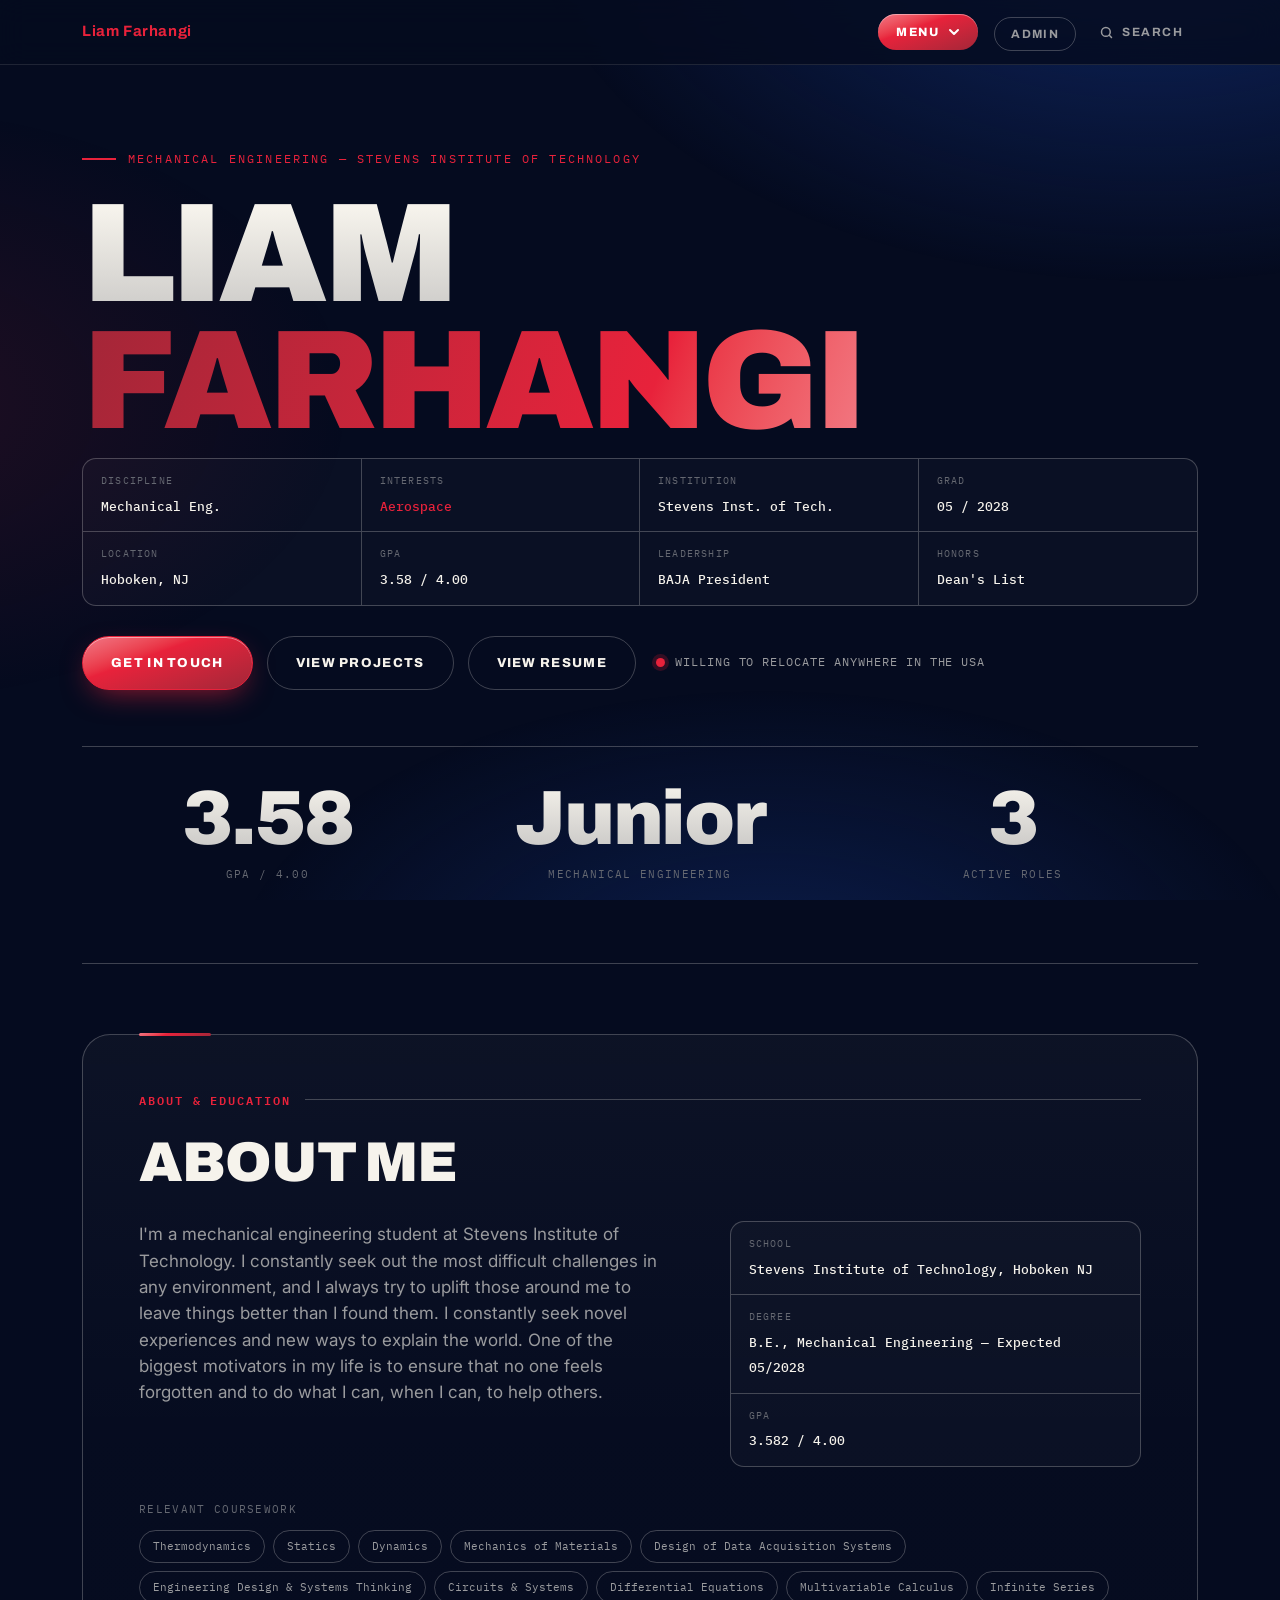
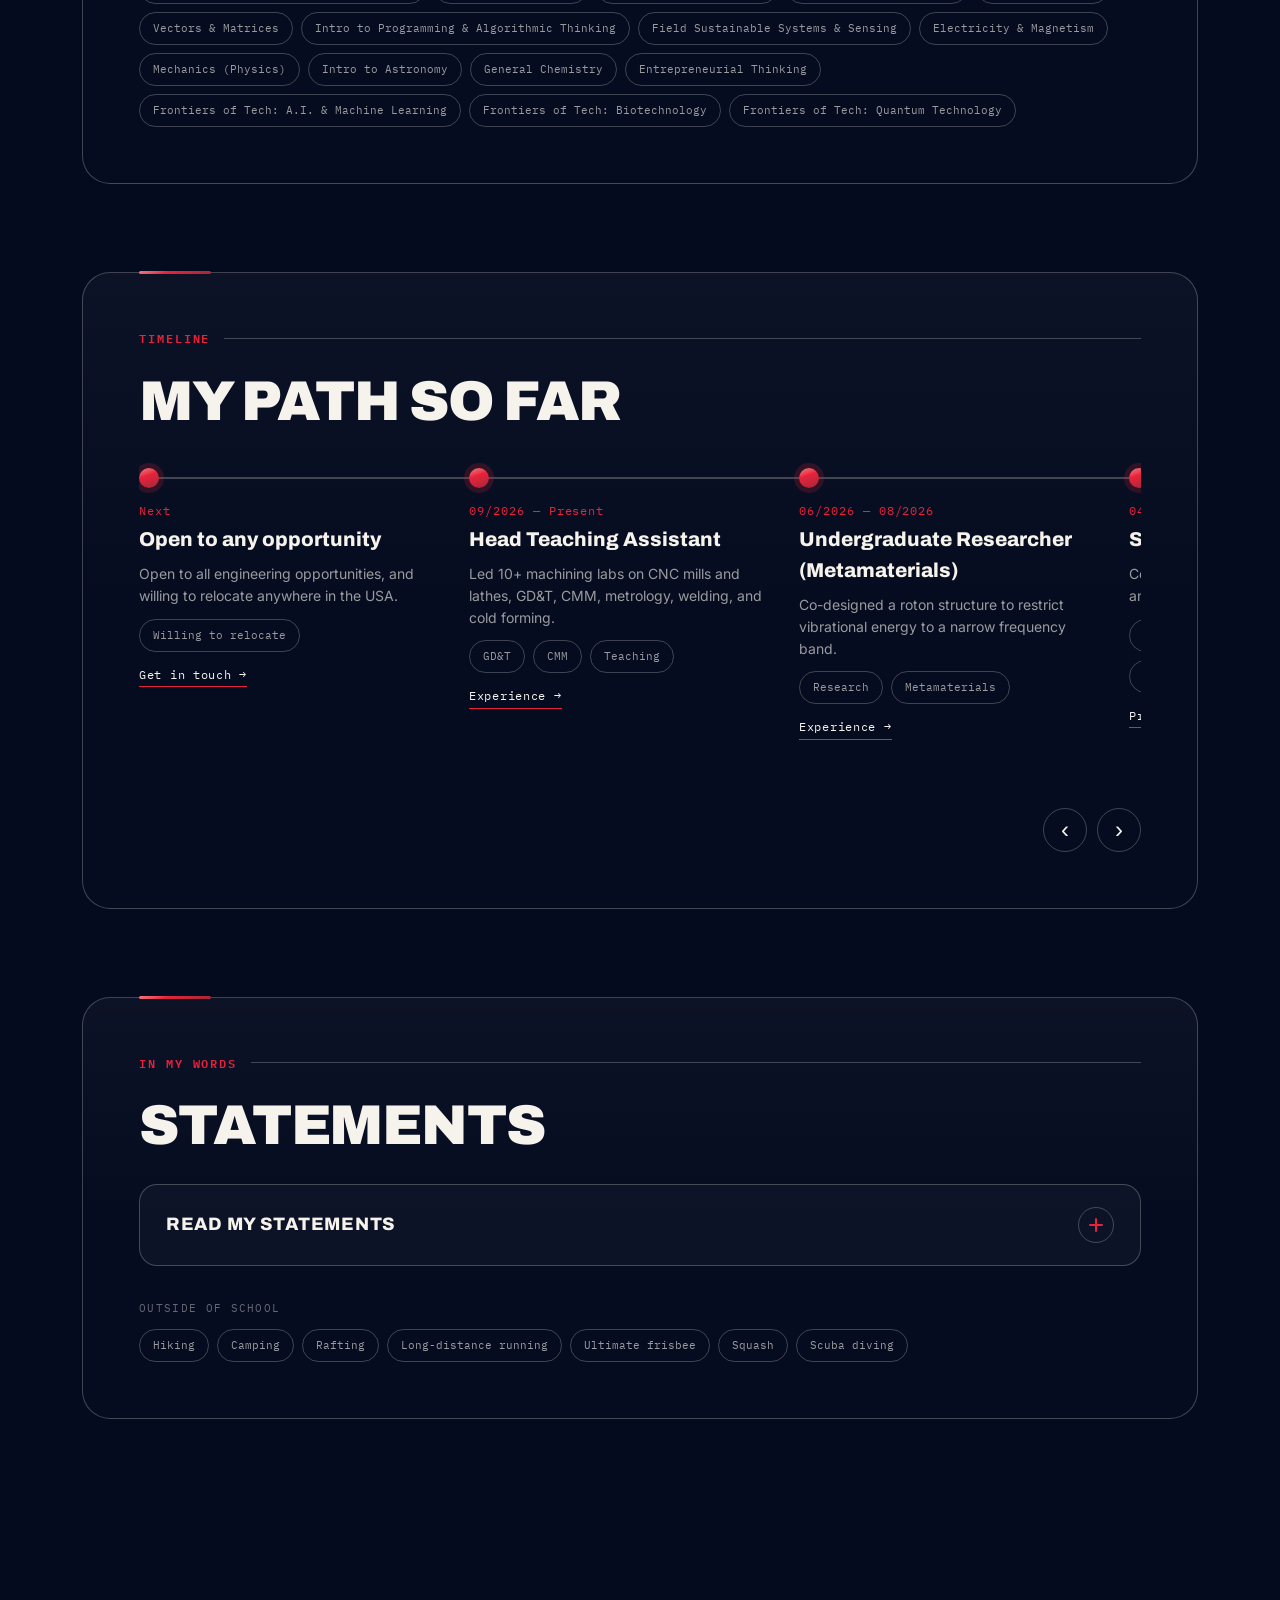
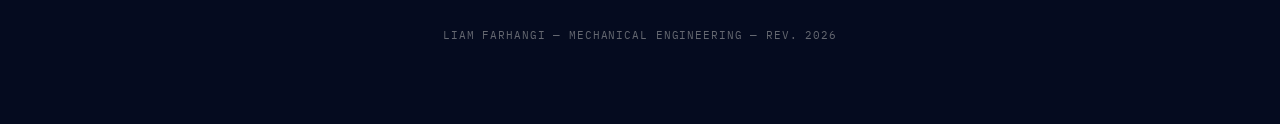
==== commit fdbba2b2: "Add files via upload" ====
--- a/index.html
+++ b/index.html
@@ -13,7 +13,7 @@
 
 <nav>
   <div class="wrap">
-    <div class="nav-mark"><b>Liam Farhangi</b></div>
+    <a class="nav-mark" href="index.html"><b>Liam Farhangi</b></a>
     <ul class="nav-links">
       <li class="has-sub"><button class="menu-trigger" type="button" aria-haspopup="true" aria-expanded="false"><span>Menu</span><svg viewBox="0 0 12 12" fill="none" stroke="currentColor" stroke-width="2" stroke-linecap="round" stroke-linejoin="round"><path d="M2 4l4 4 4-4"/></svg></button><ul class="sub"><li><a href="index.html" class="active">About</a></li><li><a href="experience.html">Experience</a></li><li><a href="projects.html">Projects</a></li><li><a href="skills.html">Skills</a></li><li><a href="contact.html">Contact</a></li><li class="m-only"><a href="admin.html">Admin</a></li></ul></li>
       <li><a href="admin.html" class="admin-btn">Admin</a></li>
@@ -68,7 +68,10 @@
     <section class="blk" id="statements">
       <div class="sheet-label"><span class="num">IN MY WORDS</span><span class="rule"></span></div>
       <h2 class="head">Statements</h2>
-      <div class="fcf-grid stm" data-list="about.statements"></div>
+      <div class="fold" id="stm-fold">
+        <button class="fold-btn" type="button" aria-expanded="false"><span class="fold-label">Read my statements</span><span class="chev"></span></button>
+        <div class="fold-body"><div class="fold-inner"><div class="fcf-grid stm" data-list="about.statements"></div></div></div>
+      </div>
       <div class="coursework"><span class="k">Outside of school</span><div class="tag-row" data-list="about.beyond"></div></div>
     </section>
   </div>
--- a/style.css
+++ b/style.css
@@ -41,10 +41,6 @@
 .stats{display:grid;grid-template-columns:repeat(3,1fr);text-align:center;gap:2px;margin-top:80px;border-top:1px solid var(--line-strong)}
 .stat{padding:34px 12px 10px}.stat .n{background:linear-gradient(180deg,var(--paper),color-mix(in srgb,var(--paper) 80%,var(--bg)));-webkit-background-clip:text;background-clip:text;color:transparent;font-family:var(--font-display);font-weight:900;font-size:clamp(44px,6vw,80px);line-height:1;letter-spacing:-.03em}
 .stat .l{font-family:var(--font-mono);font-size:11px;letter-spacing:.12em;text-transform:uppercase;color:var(--steel);margin-top:8px}
-.marquee{overflow:hidden;border-block:1px solid var(--line-strong);padding:22px 0;margin:70px -32px 90px;-webkit-mask-image:linear-gradient(90deg,transparent,#000 8%,#000 92%,transparent);mask-image:linear-gradient(90deg,transparent,#000 8%,#000 92%,transparent)}
-.marquee-track{display:flex;gap:56px;width:max-content;animation:slide 45s linear infinite}.marquee:hover .marquee-track{animation-play-state:paused}
-.marquee span{font-family:var(--font-display);font-weight:900;font-size:clamp(26px,4vw,46px);text-transform:uppercase;white-space:nowrap;color:transparent;-webkit-text-stroke:1px var(--paper-dim);display:flex;align-items:center;gap:56px}
-.marquee span::after{content:'';width:12px;height:12px;border-radius:50%;background:var(--accent)}
 @keyframes slide{to{transform:translateX(-50%)}}
 .about-grid{display:grid;grid-template-columns:1.3fr 1fr;gap:56px;align-items:start}@media(max-width:800px){.about-grid{grid-template-columns:1fr}}
 .about-text p{color:var(--paper-dim);font-size:17px;margin-bottom:18px}.about-text strong{color:var(--paper)}
@@ -82,7 +78,7 @@
 .pnum{font-family:var(--font-display);font-weight:900;font-size:56px;line-height:1;background:var(--gloss);-webkit-background-clip:text;background-clip:text;color:transparent;margin-bottom:14px}
 .fcf-text{width:100%;color:var(--paper-dim);font-size:14px;margin-bottom:6px}
 .proj-card{background:linear-gradient(160deg,rgba(var(--blue-rgb),.35),var(--panel) 60%)}.fcf{background:linear-gradient(160deg,rgba(var(--blue-rgb),.3),var(--panel) 65%)}
-nav{background:rgba(var(--bg-rgb),.82)}.marquee span::after{background:var(--gloss)}
+nav{background:rgba(var(--bg-rgb),.82)}
 
 @media(max-width:600px){.stats{grid-template-columns:1fr}}
 .admin-btn{border:1px solid var(--line-strong);margin-left:8px}.admin-btn:hover{border-color:var(--accent)!important;color:var(--accent)!important}
@@ -146,8 +142,7 @@
 .blk>.sheet-label{margin-bottom:26px}
 .blk>.head{margin-bottom:30px}.blk .proj-grid{padding:0;max-width:none}.blk .contact-block{border:none;border-radius:0;margin:0 -1px}.blk .contact-cell:nth-child(n+3){border-bottom:none}
 .blk .xp-item:last-child{border-bottom:none}.blk .xp-item:first-of-type{border-top:none}
-.hero-cta .reloc{display:inline-flex;align-items:center;gap:10px;font-family:var(--font-mono);font-size:12px;letter-spacing:.08em;text-transform:uppercase;color:var(--paper-dim);padding:0 6px}.reloc i{width:9px;height:9px;border-radius:50%;background:var(--accent);box-shadow:0 0 0 4px rgba(var(--accent-rgb),.2)}
-.marquee{margin:56px -32px 0}.stats{margin-top:56px}
+.hero-cta .reloc{display:inline-flex;align-items:center;gap:10px;font-family:var(--font-mono);font-size:12px;letter-spacing:.08em;text-transform:uppercase;color:var(--paper-dim);padding:0 6px}.reloc i{width:9px;height:9px;border-radius:50%;background:var(--accent);box-shadow:0 0 0 4px rgba(var(--accent-rgb),.2)}.stats{margin-top:56px}
 .stm{grid-template-columns:1fr}.stm .fcf-text{font-size:15px;line-height:1.7}
 /* gallery strip + background slideshow */
 .gallery{display:flex;gap:16px;overflow:hidden;margin:0 -32px clamp(40px,6vw,70px);-webkit-mask-image:linear-gradient(90deg,transparent,#000 6%,#000 94%,transparent);mask-image:linear-gradient(90deg,transparent,#000 6%,#000 94%,transparent)}.gallery[hidden]{display:none}
@@ -196,3 +191,11 @@
 .nav-search{font-family:var(--font-display);font-weight:700;font-size:12px;letter-spacing:.12em;text-transform:uppercase;color:var(--paper-dim);background:none;border:1px solid transparent;border-radius:99px;padding:9px 14px;cursor:pointer;display:inline-flex;gap:8px;align-items:center}.nav-search:hover{color:var(--paper);background:rgba(var(--paper-rgb),.07)}.nav-search svg{width:15px;height:15px}
 @media(max-width:620px){.admin-btn{display:none}.m-only{display:block}.nav-search span{display:none}.nav-search{padding:10px}}
 .cal-legend{display:inline-flex;align-items:center;gap:8px;font-family:var(--font-mono);font-size:11px;letter-spacing:.08em;text-transform:uppercase;color:var(--paper-dim)}.cal-legend i{width:14px;height:14px;border-radius:4px;background:rgba(var(--accent-rgb),.45);border-left:3px solid var(--accent)}
+
+a.nav-mark{text-decoration:none}a.nav-mark:hover b{color:var(--paper)}
+.fold-btn{all:unset;box-sizing:border-box;width:100%;cursor:pointer;display:flex;align-items:center;justify-content:space-between;gap:16px;padding:22px 26px;border:1px solid var(--line-strong);border-radius:18px;font-family:var(--font-display);font-weight:800;font-size:18px;letter-spacing:.04em;text-transform:uppercase;background:rgba(var(--paper-rgb),.03);color:var(--paper)}
+.fold-btn:focus-visible{outline:2px solid var(--accent);outline-offset:3px}
+.fold.open .chev{transform:rotate(45deg);background:var(--gloss);color:var(--on-accent);border-color:transparent}
+.fold-body{display:grid;grid-template-rows:0fr;transition:grid-template-rows .38s var(--ease)}.fold.open .fold-body{grid-template-rows:1fr}.fold-inner{overflow:hidden;min-height:0}.fold.open .fold-inner{padding-top:20px}
+.cal-nav{display:flex;gap:8px;align-items:center}.today-btn{font-family:var(--font-mono);font-size:12px;letter-spacing:.08em;text-transform:uppercase;color:var(--paper);background:none;border:1px solid var(--line-strong);border-radius:99px;padding:11px 18px;cursor:pointer}.today-btn:hover{border-color:var(--accent);color:var(--accent)}.cal-nav button:disabled{opacity:.3;cursor:default;pointer-events:none}
+.gcal-top .cal-legend{margin-left:14px}
